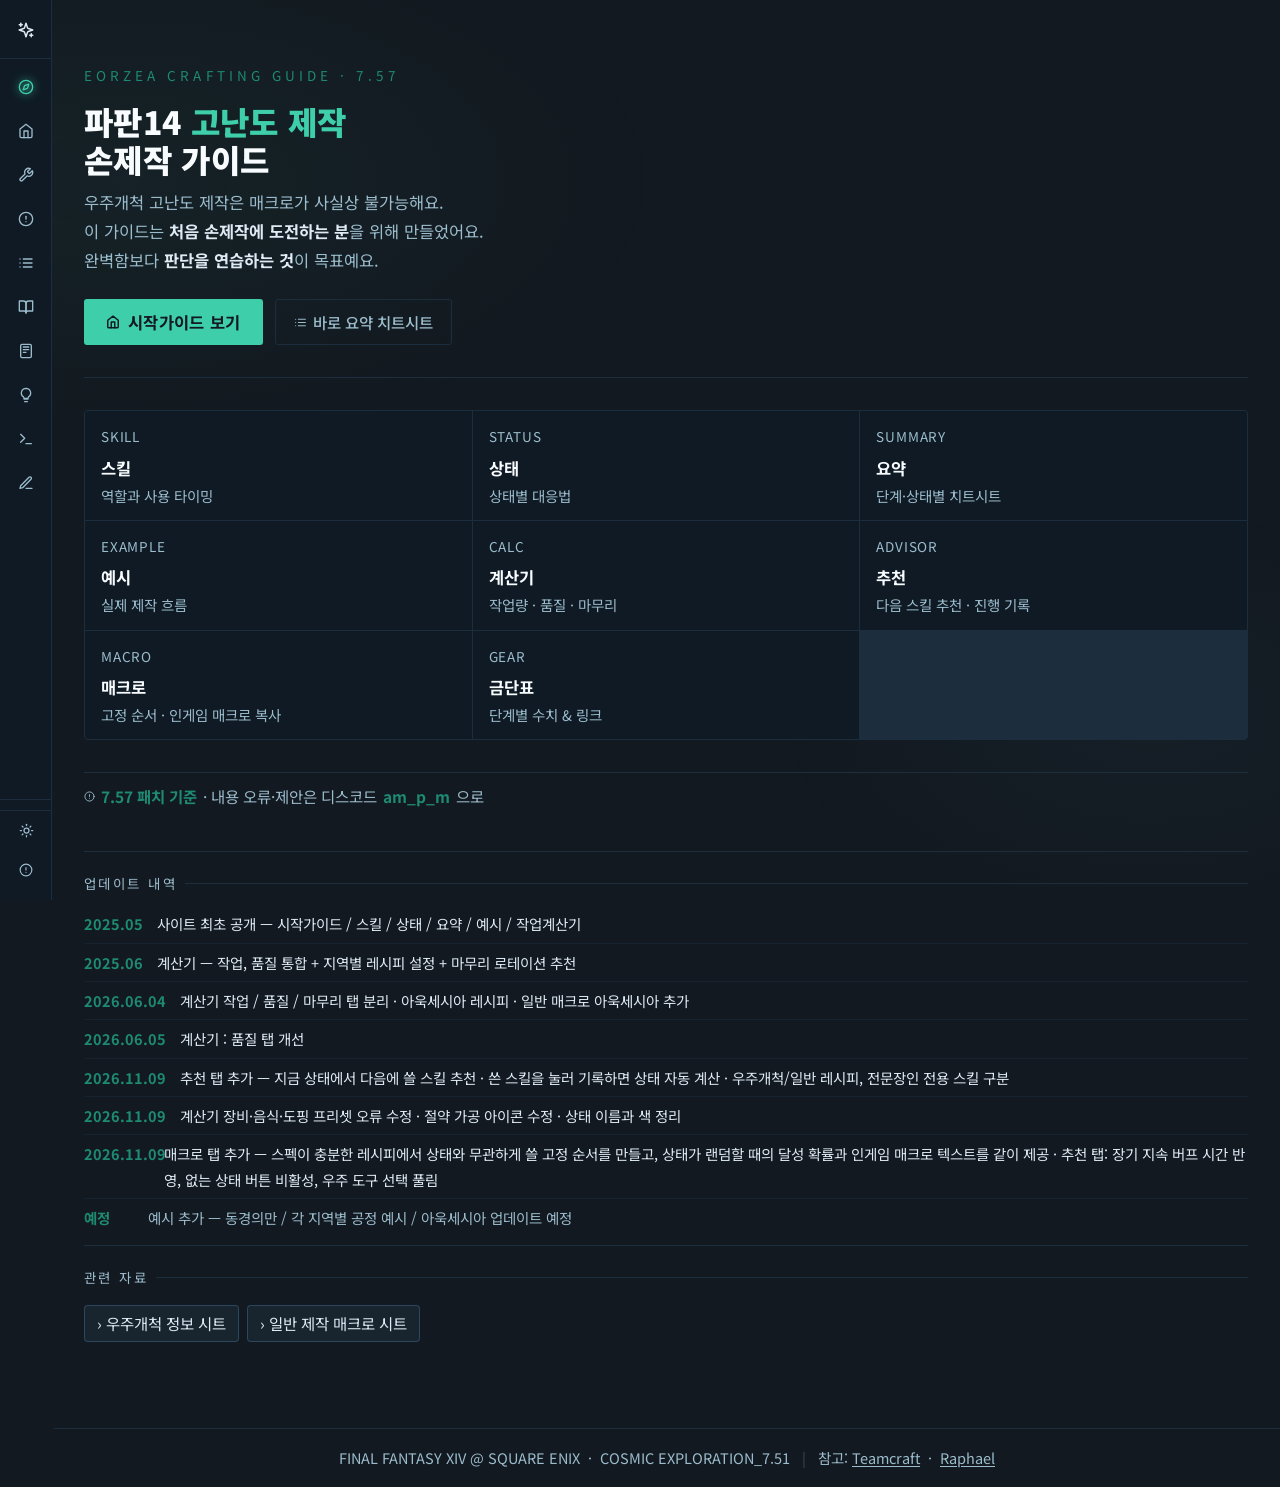
==== index.html @ c8e5d6c3 "음식·도핑 버튼에 아이템 아이콘 추가 (XIVAPI Item/ItemFood와 이름·수치 대조) Co-Authored-By: Claude Sonnet 5.5 <noreply@ant" ====
<!DOCTYPE html>
<html lang="ko">
<head>
<meta charset="UTF-8">
<meta name="viewport" content="width=device-width, initial-scale=1.0">
<title>파판14 고난도 제작 가이드</title>
<link href="https://fonts.googleapis.com/css2?family=Noto+Sans+KR:wght@400;500;700;900&display=swap" rel="stylesheet">
<link rel="stylesheet" href="style.css?v=20261110-5">
<link rel="stylesheet" href="rec-styles.css">
<script src="recipes-sinus-ardorum.js"></script>
<script src="recipes-phaenna.js"></script>
<script src="recipes-oizys.js"></script>
<script src="recipes-auxesia.js"></script>
<script src="recipes.js"></script>
<script src="engine.js?v=20261110-5"></script>
<script src="qualcalc.js?v=20261110-5"></script>
<script src="advisor.js?v=20261110-5"></script>
<script src="advisor-ui.js?v=20261110-5" defer></script>
<script src="macro.js?v=20261110-5"></script>
<script src="macro-ui.js?v=20261110-5" defer></script>
<script src="shared-stats.js?v=20261110-5" defer></script>
<script src="item-icons.js?v=20261110-5" defer></script>
<link rel="stylesheet" href="advisor-ui.css?v=20261110-5">
<script>
/* =============================================
   스탯 프리셋 데이터 & 로직
   ============================================= */
const GEAR_PRESETS = {
  '버젯':     { crafts: 5635, cons: 4969, cp: 583 },
  '미드':     { crafts: 5812, cons: 5083, cp: 649 },
  '엔드':     { crafts: 5811, cons: 5461, cp: 649 },
  '엔드(고작숙)': { crafts: 6012, cons: 5320, cp: 649 },
  '엔드+우주': { crafts: 5933, cons: 5470, cp: 649 },
  '우주전용':   { crafts: 5812, cons: 5464, cp: 649 },
};
const FOOD_BUFFS = {
  '없음':      { crafts: 0,   cons: 0,   cp: 0   },
  '알이페브레': { crafts: 0,   cons: 115, cp: 100 },
  '세비체':    { crafts: 150, cons: 0,   cp: 96  },
  '로네크':    { crafts: 0,   cons: 97,  cp: 92  },
};
const POT_BUFFS = {
  '없음':    { crafts: 0,  cons: 0,  cp: 0  },
  '명인약액': { crafts: 0,  cons: 0,  cp: 27 },
  '명인약주': { crafts: 0,  cons: 0,  cp: 21 },
  '장인약액': { crafts: 63, cons: 0,  cp: 0  },
  '거장약액': { crafts: 0,  cons: 63, cp: 0  },
};

let curGear = null, curFood = null, curPot = null;

function setActiveBtnGroup(groupId, activeBtn) {
  document.querySelectorAll('#' + groupId + ' .preset-btn').forEach(b => b.classList.remove('active'));
  activeBtn.classList.add('active');
}

function selectGear(name, btn) {
  if (btn.classList.contains('active')) {
    btn.classList.remove('active'); curGear = null; applyPreset(); return;
  }
  curGear = name; setActiveBtnGroup('work-gear-btns', btn); applyPreset();
}
function selectFood(name, btn) {
  if (btn.classList.contains('active')) {
    btn.classList.remove('active'); curFood = null; applyPreset(); return;
  }
  curFood = name; setActiveBtnGroup('work-food-btns', btn); applyPreset();
}
function selectPot(name, btn) {
  if (btn.classList.contains('active')) {
    btn.classList.remove('active'); curPot = null; applyPreset(); return;
  }
  curPot = name; setActiveBtnGroup('work-pot-btns', btn); applyPreset();
}

function clearPresetUI() {
  document.querySelectorAll('#work-gear-btns .preset-btn, #work-food-btns .preset-btn, #work-pot-btns .preset-btn')
    .forEach(b => b.classList.remove('active'));
  curGear = null; curFood = null; curPot = null;
}

function applyPreset() {
  if (!curGear) {
    // 장비 해제 시 입력창 초기화
    ['crafts-input','q-cons','q-cp'].forEach(id => {
      const el = document.getElementById(id);
      if (el) { el.value = ''; el.classList.remove('filled'); }
    });
    onStatsChange(); return;
  }
  const g = GEAR_PRESETS[curGear];
  const f = FOOD_BUFFS[curFood] || { crafts:0, cons:0, cp:0 };
  const p = POT_BUFFS[curPot]   || { crafts:0, cons:0, cp:0 };
  const isExpert = document.getElementById('q-expert')?.checked || false;
  const e = isExpert ? { crafts:20, cons:20, cp:15 } : { crafts:0, cons:0, cp:0 };
  const s = { crafts: g.crafts + f.crafts + p.crafts + e.crafts, cons: g.cons + f.cons + p.cons + e.cons, cp: g.cp + f.cp + p.cp + e.cp };
  const setVal = (id, v) => { const el = document.getElementById(id); if(el){ el.value = v; el.classList.add('filled'); } };
  setVal('crafts-input', s.crafts);
  setVal('q-cons', s.cons);
  setVal('q-cp', s.cp);
  onStatsChange();
}

function onStatsChange() {
  onCraftsChange();
  onQualityChange();
}

document.addEventListener('DOMContentLoaded', () => {
  applyPreset();
  ['crafts-input','q-cons','q-cp'].forEach(id => {
    const el = document.getElementById(id);
    if (el) el.addEventListener('input', (e) => { if (e.isTrusted) clearPresetUI(); });
  });
});
</script>
</head>
  
<body>
<div class="layout">

<aside class="sidebar" id="sidebar">
  <div class="sidebar-top">
    <div class="sidebar-logo">
      <span class="logo-icon"><svg xmlns="http://www.w3.org/2000/svg" width="18" height="18" viewBox="0 0 24 24" fill="none" stroke="currentColor" stroke-width="2" stroke-linecap="round" stroke-linejoin="round"><path d="m12 3-1.912 5.813a2 2 0 0 1-1.275 1.275L3 12l5.813 1.912a2 2 0 0 1 1.275 1.275L12 21l1.912-5.813a2 2 0 0 1 1.275-1.275L21 12l-5.813-1.912a2 2 0 0 1-1.275-1.275L12 3Z"/><path d="M5 3v4"/><path d="M19 17v4"/><path d="M3 5h4"/><path d="M17 19h4"/></svg></span>
      <span class="logo-text">파판14 고난도 제작</span>
    </div>
  </div>
  <nav class="sidebar-nav">
    <button class="tab-btn active" data-tab="home"><span class="t-icon"><svg xmlns="http://www.w3.org/2000/svg" width="16" height="16" viewBox="0 0 24 24" fill="none" stroke="currentColor" stroke-width="2" stroke-linecap="round" stroke-linejoin="round"><circle cx="12" cy="12" r="10"/><polygon points="16.24 7.76 14.12 14.12 7.76 16.24 9.88 9.88 16.24 7.76"/></svg></span><span class="t-label">메인</span></button>
    <button class="tab-btn" data-tab="start"><span class="t-icon"><svg xmlns="http://www.w3.org/2000/svg" width="16" height="16" viewBox="0 0 24 24" fill="none" stroke="currentColor" stroke-width="2" stroke-linecap="round" stroke-linejoin="round"><path d="m3 9 9-7 9 7v11a2 2 0 0 1-2 2H5a2 2 0 0 1-2-2z"/><polyline points="9 22 9 12 15 12 15 22"/></svg></span><span class="t-label">시작가이드</span></button>
    <button class="tab-btn" data-tab="skill"><span class="t-icon"><svg xmlns="http://www.w3.org/2000/svg" width="16" height="16" viewBox="0 0 24 24" fill="none" stroke="currentColor" stroke-width="2" stroke-linecap="round" stroke-linejoin="round"><path d="M14.7 6.3a1 1 0 0 0 0 1.4l1.6 1.6a1 1 0 0 0 1.4 0l3.77-3.77a6 6 0 0 1-7.94 7.94l-6.91 6.91a2.12 2.12 0 0 1-3-3l6.91-6.91a6 6 0 0 1 7.94-7.94l-3.76 3.76z"/></svg></span><span class="t-label">스킬</span></button>
    <button class="tab-btn" data-tab="status"><span class="t-icon"><svg xmlns="http://www.w3.org/2000/svg" width="16" height="16" viewBox="0 0 24 24" fill="none" stroke="currentColor" stroke-width="2" stroke-linecap="round" stroke-linejoin="round"><circle cx="12" cy="12" r="10"/><line x1="12" y1="8" x2="12" y2="12"/><line x1="12" y1="16" x2="12.01" y2="16"/></svg></span><span class="t-label">상태</span></button>
    <button class="tab-btn" data-tab="summary"><span class="t-icon"><svg xmlns="http://www.w3.org/2000/svg" width="16" height="16" viewBox="0 0 24 24" fill="none" stroke="currentColor" stroke-width="2" stroke-linecap="round" stroke-linejoin="round"><line x1="8" y1="6" x2="21" y2="6"/><line x1="8" y1="12" x2="21" y2="12"/><line x1="8" y1="18" x2="21" y2="18"/><line x1="3" y1="6" x2="3.01" y2="6"/><line x1="3" y1="12" x2="3.01" y2="12"/><line x1="3" y1="18" x2="3.01" y2="18"/></svg></span><span class="t-label">요약</span></button>
    <button class="tab-btn" data-tab="example"><span class="t-icon"><svg xmlns="http://www.w3.org/2000/svg" width="16" height="16" viewBox="0 0 24 24" fill="none" stroke="currentColor" stroke-width="2" stroke-linecap="round" stroke-linejoin="round"><path d="M2 3h6a4 4 0 0 1 4 4v14a3 3 0 0 0-3-3H2z"/><path d="M22 3h-6a4 4 0 0 0-4 4v14a3 3 0 0 1 3-3h7z"/></svg></span><span class="t-label">예시</span></button>
    <button class="tab-btn" data-tab="calc"><span class="t-icon"><svg xmlns="http://www.w3.org/2000/svg" width="16" height="16" viewBox="0 0 24 24" fill="none" stroke="currentColor" stroke-width="2" stroke-linecap="round" stroke-linejoin="round"><rect x="4" y="2" width="16" height="20" rx="2"/><line x1="8" y1="6" x2="16" y2="6"/><line x1="8" y1="10" x2="16" y2="10"/><line x1="8" y1="14" x2="12" y2="14"/></svg></span><span class="t-label">계산기</span></button>
    <button class="tab-btn" data-tab="advisor"><span class="t-icon"><svg xmlns="http://www.w3.org/2000/svg" width="16" height="16" viewBox="0 0 24 24" fill="none" stroke="currentColor" stroke-width="2" stroke-linecap="round" stroke-linejoin="round"><path d="M9 18h6"/><path d="M10 22h4"/><path d="M12 2a7 7 0 0 0-4 12.7c.6.5 1 1.3 1 2.3h6c0-1 .4-1.8 1-2.3A7 7 0 0 0 12 2z"/></svg></span><span class="t-label">추천</span></button>
    <button class="tab-btn" data-tab="macro"><span class="t-icon"><svg xmlns="http://www.w3.org/2000/svg" width="16" height="16" viewBox="0 0 24 24" fill="none" stroke="currentColor" stroke-width="2" stroke-linecap="round" stroke-linejoin="round"><polyline points="4 17 10 11 4 5"/><line x1="12" y1="19" x2="20" y2="19"/></svg></span><span class="t-label">매크로</span></button>
    <button class="tab-btn" data-tab="gear"><span class="t-icon"><svg xmlns="http://www.w3.org/2000/svg" width="16" height="16" viewBox="0 0 24 24" fill="none" stroke="currentColor" stroke-width="2" stroke-linecap="round" stroke-linejoin="round"><path d="M12 20h9"/><path d="M16.5 3.5a2.121 2.121 0 0 1 3 3L7 19l-4 1 1-4L16.5 3.5z"/></svg></span><span class="t-label">금단표</span></button>
  </nav>
  <div class="sidebar-bottom">
    <button class="theme-btn" id="theme-toggle-btn" onclick="toggleTheme()" aria-label="테마 전환"><span class="theme-icon" id="theme-icon"><svg xmlns="http://www.w3.org/2000/svg" width="15" height="15" viewBox="0 0 24 24" fill="none" stroke="currentColor" stroke-width="2" stroke-linecap="round" stroke-linejoin="round"><circle cx="12" cy="12" r="4"/><path d="M12 2v2"/><path d="M12 20v2"/><path d="m4.93 4.93 1.41 1.41"/><path d="m17.66 17.66 1.41 1.41"/><path d="M2 12h2"/><path d="M20 12h2"/><path d="m6.34 17.66-1.41 1.41"/><path d="m19.07 4.93-1.41 1.41"/></svg></span><span class="theme-label t-label" id="theme-label">라이트 모드</span></button>
    <div class="patch-badge">
      <span class="t-icon"><svg xmlns="http://www.w3.org/2000/svg" width="14" height="14" viewBox="0 0 24 24" fill="none" stroke="currentColor" stroke-width="2" stroke-linecap="round" stroke-linejoin="round"><circle cx="12" cy="12" r="10"/><line x1="12" y1="8" x2="12" y2="12"/><line x1="12" y1="16" x2="12.01" y2="16"/></svg></span>
      <span class="t-label">7.57 패치 기준</span>
    </div>
  </div>
</aside>

<div class="sidebar-overlay" id="sidebar-overlay" onclick="closeSidebar()"></div>

<main class="main-wrap">

<button class="menu-btn" onclick="toggleSidebar()" aria-label="메뉴 열기">
  <svg xmlns="http://www.w3.org/2000/svg" width="20" height="20" viewBox="0 0 24 24" fill="none" stroke="currentColor" stroke-width="2" stroke-linecap="round" stroke-linejoin="round"><line x1="3" y1="6" x2="21" y2="6"/><line x1="3" y1="12" x2="21" y2="12"/><line x1="3" y1="18" x2="21" y2="18"/></svg>
</button>

<button class="mobile-theme-btn" onclick="toggleTheme()" aria-label="테마 전환">
  <span class="theme-icon" id="mobile-theme-icon"><svg xmlns="http://www.w3.org/2000/svg" width="15" height="15" viewBox="0 0 24 24" fill="none" stroke="currentColor" stroke-width="2" stroke-linecap="round" stroke-linejoin="round"><circle cx="12" cy="12" r="4"/><path d="M12 2v2"/><path d="M12 20v2"/><path d="m4.93 4.93 1.41 1.41"/><path d="m17.66 17.66 1.41 1.41"/><path d="M2 12h2"/><path d="M20 12h2"/><path d="m6.34 17.66-1.41 1.41"/><path d="m19.07 4.93-1.41 1.41"/></svg></span>
</button>

<div id="tab-home" class="tab-panel active">
  <div class="home-intro">
    <div class="home-eyebrow">Eorzea Crafting Guide · 7.57</div>
    <div class="home-title">파판14 <em>고난도 제작</em><br>손제작 가이드</div>
    <p class="home-sub">
      우주개척 고난도 제작은 매크로가 사실상 불가능해요.<br>
      이 가이드는 <strong>처음 손제작에 도전하는 분</strong>을 위해 만들었어요.<br>
      완벽함보다 <strong>판단을 연습하는 것</strong>이 목표예요.
    </p>
    <div class="home-cta">
      <button class="cta-btn" onclick="switchTab('start')">
        <svg xmlns="http://www.w3.org/2000/svg" width="14" height="14" viewBox="0 0 24 24" fill="none" stroke="currentColor" stroke-width="2.5" stroke-linecap="round" stroke-linejoin="round"><path d="m3 9 9-7 9 7v11a2 2 0 0 1-2 2H5a2 2 0 0 1-2-2z"/><polyline points="9 22 9 12 15 12 15 22"/></svg>
        시작가이드 보기
      </button>
      <button class="cta-sub-btn" onclick="switchTab('summary')">
        <svg xmlns="http://www.w3.org/2000/svg" width="13" height="13" viewBox="0 0 24 24" fill="none" stroke="currentColor" stroke-width="2" stroke-linecap="round" stroke-linejoin="round"><line x1="8" y1="6" x2="21" y2="6"/><line x1="8" y1="12" x2="21" y2="12"/><line x1="8" y1="18" x2="21" y2="18"/><line x1="3" y1="6" x2="3.01" y2="6"/><line x1="3" y1="12" x2="3.01" y2="12"/><line x1="3" y1="18" x2="3.01" y2="18"/></svg>
        바로 요약 치트시트
      </button>
    </div>
  </div>

  <div class="home-links">
    <div class="home-link" onclick="switchTab('skill')">
      <div class="hl-num">SKILL</div>
      <div class="hl-title">스킬</div>
      <div class="hl-desc">역할과 사용 타이밍</div>
    </div>
    <div class="home-link" onclick="switchTab('status')">
      <div class="hl-num">STATUS</div>
      <div class="hl-title">상태</div>
      <div class="hl-desc">상태별 대응법</div>
    </div>
    <div class="home-link" onclick="switchTab('summary')">
      <div class="hl-num">SUMMARY</div>
      <div class="hl-title">요약</div>
      <div class="hl-desc">단계·상태별 치트시트</div>
    </div>
    <div class="home-link" onclick="switchTab('example')">
      <div class="hl-num">EXAMPLE</div>
      <div class="hl-title">예시</div>
      <div class="hl-desc">실제 제작 흐름</div>
    </div>
    <div class="home-link" onclick="switchTab('calc')">
      <div class="hl-num">CALC</div>
      <div class="hl-title">계산기</div>
      <div class="hl-desc">작업량 · 품질 · 마무리</div>
    </div>
    <div class="home-link" onclick="switchTab('advisor')">
      <div class="hl-num">ADVISOR</div>
      <div class="hl-title">추천</div>
      <div class="hl-desc">다음 스킬 추천 · 진행 기록</div>
    </div>
    <div class="home-link" onclick="switchTab('macro')">
      <div class="hl-num">MACRO</div>
      <div class="hl-title">매크로</div>
      <div class="hl-desc">고정 순서 · 인게임 매크로 복사</div>
    </div>
    <div class="home-link" onclick="switchTab('gear')">
      <div class="hl-num">GEAR</div>
      <div class="hl-title">금단표</div>
      <div class="hl-desc">단계별 수치 & 링크</div>
    </div>
  </div>

  <div class="home-patch">
    <svg xmlns="http://www.w3.org/2000/svg" width="11" height="11" viewBox="0 0 24 24" fill="none" stroke="currentColor" stroke-width="2" stroke-linecap="round" stroke-linejoin="round"><circle cx="12" cy="12" r="10"/><line x1="12" y1="8" x2="12" y2="12"/><line x1="12" y1="16" x2="12.01" y2="16"/></svg>
    <span>7.57 패치 기준</span> · 내용 오류·제안은 디스코드 <span>am_p_m</span> 으로
  </div>

  <div class="update-section">
    <div class="update-label">업데이트 내역</div>
    <div class="update-rows">
      <div class="update-row">
        <span class="u-date">2025.05</span>
        <span class="u-text done">사이트 최초 공개 — 시작가이드 / 스킬 / 상태 / 요약 / 예시 / 작업계산기</span>
      </div>
      <div class="update-row">
        <span class="u-date">2025.06</span>
        <span class="u-text done">계산기 — 작업, 품질 통합 + 지역별 레시피 설정 + 마무리 로테이션 추천</span>
      </div>
      <div class="update-row">
        <span class="u-date">2026.06.04</span>
        <span class="u-text done">계산기 작업 / 품질 / 마무리 탭 분리 · 아욱세시아 레시피 · 일반 매크로 아욱세시아 추가</span>
      </div>
      <div class="update-row">
        <span class="u-date">2026.06.05</span>
        <span class="u-text done">계산기 : 품질 탭 개선</span>
      </div>
      <div class="update-row">
        <span class="u-date">2026.11.09</span>
        <span class="u-text done">추천 탭 추가 — 지금 상태에서 다음에 쓸 스킬 추천 · 쓴 스킬을 눌러 기록하면 상태 자동 계산 · 우주개척/일반 레시피, 전문장인 전용 스킬 구분</span>
      </div>
      <div class="update-row">
        <span class="u-date">2026.11.09</span>
        <span class="u-text done">계산기 장비·음식·도핑 프리셋 오류 수정 · 절약 가공 아이콘 수정 · 상태 이름과 색 정리</span>
      </div>
      <div class="update-row">
        <span class="u-date">2026.11.09</span>
        <span class="u-text done">매크로 탭 추가 — 스펙이 충분한 레시피에서 상태와 무관하게 쓸 고정 순서를 만들고, 상태가 랜덤할 때의 달성 확률과 인게임 매크로 텍스트를 같이 제공 · 추천 탭: 장기 지속 버프 시간 반영, 없는 상태 버튼 비활성, 우주 도구 선택 풀림</span>
      </div>
      <div class="update-row">
        <span class="u-date">예정</span>
        <span class="u-text">예시 추가 — 동경의만 / 각 지역별 공정 예시 / 아욱세시아 업데이트 예정 </span>
      </div>
    </div>
  </div>
  <div class="update-section" style="margin-top:8px;">
    <div class="update-label">관련 자료</div>
    <div style="display:flex;flex-wrap:wrap;gap:8px;padding:6px 0;">
      <a href="https://buly.kr/BeLnFXM" target="_blank" rel="noopener" class="ref-link">› 우주개척 정보 시트</a>
      <a href="https://docs.google.com/spreadsheets/d/1MUvhXUby78wvPSGO4REZf7UzcGQdtNC5JiqXXsLoxu8/edit?usp=sharing" target="_blank" rel="noopener" class="ref-link">› 일반 제작 매크로 시트</a>
    </div>
  </div>
</div>

<div id="tab-start" class="tab-panel">
  <div class="page-hero">
    <div class="eyebrow">Eorzea Crafting Guide</div>
    <h1>고난도 제작 <em>시작가이드</em></h1>
    <p>처음 도전하는 제작자를 위한 입문 안내서</p>
  </div>

  <div class="yoshida-box">
    <div class="y-text">YOSHIDA !!!!!</div>
    <div class="y-sub">실패해도 괜찮아요. 판단을 연습하는 과정이에요.</div>
  </div>

  <div class="section">
    <div class="section-title"><div class="num">0</div>들어가기 전에</div>
    <div class="worry-grid">
      <div class="worry-card"><p>지금 비레고 써도 되나?</p></div>
      <div class="worry-card"><p>스택 더 쌓아야 하나?</p></div>
      <div class="worry-card"><p>이거 품질 부족한데?</p></div>
    </div>
    <div class="guide-note">
      이 가이드는 그 판단을 <strong>대신해주는 도구가 아니에요.</strong><br>
      판단을 연습할 때 옆에서 참고할 수 있는 가이드예요.<br>
      고난도 제작은 <strong>필수 콘텐츠가 아니에요.</strong> 금장·점수작에 도전하고 싶은 분들을 위한 콘텐츠예요.<br><br>
      현재 우주개척 콘텐츠의 고난도 제작은 매크로가 사실상 불가능해서 손제작이 필수예요.<br>
      처음이라면 <strong>파엔나(7.31) / 오이지스(7.41) / 아욱세시아(7.51) 임무</strong>부터 시작하는 걸 추천해요. 동경의 만(7.21)보다 훨씬 수월해요.
    </div>
  </div>

  <div class="section">
    <div class="section-title"><div class="num">1</div>최소 준비 장비</div>
    <div class="checklist">
      <div class="checklist-item"><div class="check-icon"><svg xmlns="http://www.w3.org/2000/svg" width="10" height="10" viewBox="0 0 24 24" fill="none" stroke="currentColor" stroke-width="3" stroke-linecap="round" stroke-linejoin="round"><polyline points="20 6 9 17 4 12"/></svg></div><div><div class="item-name">공작깃 제작 세트 <span class="tag tr">금단 필수</span></div><div class="item-desc">금단 없이는 수치가 너무 낮아요.</div></div></div>
      <div class="checklist-item"><div class="check-icon"><svg xmlns="http://www.w3.org/2000/svg" width="10" height="10" viewBox="0 0 24 24" fill="none" stroke="currentColor" stroke-width="3" stroke-linecap="round" stroke-linejoin="round"><polyline points="20 6 9 17 4 12"/></svg></div><div><div class="item-name">초공간 도구 (오이지스 도구)</div><div class="item-desc">우주개척 고난도에서는 거의 필수예요.</div></div></div>
      <div class="checklist-item"><div class="check-icon"><svg xmlns="http://www.w3.org/2000/svg" width="10" height="10" viewBox="0 0 24 24" fill="none" stroke="currentColor" stroke-width="3" stroke-linecap="round" stroke-linejoin="round"><polyline points="20 6 9 17 4 12"/></svg></div><div><div class="item-name">HQ 음식 (CP 버프 있는 것)</div><div class="item-desc">로네크 스테이크, 세비체 등. CP 확보가 핵심!</div></div></div>
      <div class="checklist-item"><div class="check-icon"><svg xmlns="http://www.w3.org/2000/svg" width="10" height="10" viewBox="0 0 24 24" fill="none" stroke="currentColor" stroke-width="3" stroke-linecap="round" stroke-linejoin="round"><polyline points="20 6 9 17 4 12"/></svg></div><div><div class="item-name">명인의 약액 HQ</div><div class="item-desc">수치를 한 뼘씩 올려줘요. 음식이랑 항상 세트.</div></div></div>
    </div>
    <div class="guide-note tip" style="margin-top:10px">
      금단 수치 / 장비 링크는 <button onclick="switchTab('gear')" class="inline-link-btn sky">금단표 탭</button>에서 확인할 수 있어요.
    </div>
  </div>

  <div class="section">
    <div class="section-title"><div class="num">2</div>항상 눈에 두어야 할 4가지</div>
    <div class="stat-grid">
      <div class="stat-card"><div class="stat-name">작업량</div><div class="stat-desc">100%가 되는 순간 즉시 완성돼요</div><div class="stat-goal">마지막에 딱 맞게</div></div>
      <div class="stat-card"><div class="stat-name">품질</div><div class="stat-desc">완성 품질. 높을수록 좋아요</div><div class="stat-goal">목표: 최대</div></div>
      <div class="stat-card"><div class="stat-name">CP</div><div class="stat-desc">스킬 자원. 부족하면 선택지 없음</div><div class="stat-goal">최대한 아끼기</div></div>
      <div class="stat-card"><div class="stat-name">내구도</div><div class="stat-desc">0이 되면 즉시 미완성 종료</div><div class="stat-goal">항상 여유 확보</div></div>
    </div>
  </div>

  <div class="section">
    <div class="section-title"><div class="num">3</div>절대조건 3가지 — 모르면 시작 ❌</div>
    <div class="rules-grid">
      <div class="rule-item important"><div class="rule-icon"><svg xmlns="http://www.w3.org/2000/svg" width="16" height="16" viewBox="0 0 24 24" fill="none" stroke="currentColor" stroke-width="2" stroke-linecap="round" stroke-linejoin="round"><circle cx="12" cy="12" r="3"/><path d="M19.07 4.93a10 10 0 0 0-14.14 0"/><path d="M4 12H2"/><path d="M22 12h-2"/><path d="M12 22v-2"/><path d="M12 4V2"/><path d="M17.66 17.66l-1.41-1.41"/><path d="M6.34 6.34L4.93 4.93"/><path d="M17.66 6.34l1.41-1.41"/><path d="M6.34 17.66l-1.41 1.41"/></svg></div><div><div class="rule-title">교묘한 손놀림 반드시 해금!</div><div class="rule-desc">65렙 각 직업 잡퀘 완료 후 사용 가능. 이후 8회 동안 뭘 하든 매 턴 내구도 +5씩! (총 40 회복) → 고난도 제작의 생명줄이에요.<br><a href="https://ffxivteamcraft.com/list/wEhQV9IOQZc3bYU1rbCK" target="_blank" rel="noopener" class="ref-link" style="margin-top:6px;display:inline-flex;">› 1~65렙 잡퀘 리스트 (Teamcraft)</a></div></div></div>
      <div class="rule-item"><div class="rule-icon"><svg xmlns="http://www.w3.org/2000/svg" width="16" height="16" viewBox="0 0 24 24" fill="none" stroke="currentColor" stroke-width="2" stroke-linecap="round" stroke-linejoin="round"><rect width="12" height="12" x="2" y="10" rx="2" ry="2"/><path d="m17.92 14 3.5-3.5a2.24 2.24 0 0 0 0-3l-5-4.92a2.24 2.24 0 0 0-3 0L10 6"/><path d="M6 18h.01"/><path d="M10 14h.01"/><path d="M15 6h.01"/><path d="M18 9h.01"/></svg></div><div><div class="rule-title">성급한 손길 / 강행 작업은 CP 0짜리 확률 스킬</div><div class="rule-desc">성공률 60% / 50%. CP 없을 때 운명에 맡기는 스킬이에요. 요시다를 외치며 도전합시다.</div></div></div>
      <div class="rule-item danger"><div class="rule-icon"><svg xmlns="http://www.w3.org/2000/svg" width="16" height="16" viewBox="0 0 24 24" fill="none" stroke="currentColor" stroke-width="2" stroke-linecap="round" stroke-linejoin="round"><path d="m21.73 18-8-14a2 2 0 0 0-3.48 0l-8 14A2 2 0 0 0 4 21h16a2 2 0 0 0 1.73-3Z"/><path d="M12 9v4"/><path d="M12 17h.01"/></svg></div><div><div class="rule-title">내구도 10 이하에서 내구 10짜리 스킬 절대 금지!</div><div class="rule-desc"><strong>내구도 0 = 즉시 제작 종료.</strong> 교손 믿고 내구 10에서 10짜리 스킬 쓰면 바로 끝나요.</div></div></div>
    </div>
    <div class="guide-note key" style="margin-top:12px">
      <strong>왜 고난도에서는 확률 스킬을 쓰나요?</strong><br><br>
      현재 버전(우주개척) 고난도 제작은 최대 CP와 종결 장비를 갖추더라도, 100% 성공하는 스킬만으로는 안정적인 완성이 불가능하도록 설계되어 있어요.<br><br>
      실전에서 가장 중요한 건 <strong>마무리 품질 작업에 쓸 CP를 끝까지 보존하는 것</strong>이에요. 따라서 <strong style="color:var(--yellow)">성급한 손길</strong>이나 <strong style="color:var(--yellow)">강행 작업</strong> 같은 CP 0짜리 확률 스킬은 단순한 도박이 아니라, 한정된 자원 안에서 제작을 성공시키기 위한 <strong>필수 핵심 운영</strong>이에요.<br><br>
      <span style="color:var(--text-dim)">이 가이드는 매 공정마다 변하는 상태를 보고 직접 최선의 스킬을 판단하는 감각을 익히는 것을 목표로 해요.</span>
    </div>
  </div>

  <div class="section">
    <div class="section-title"><div class="num">4</div>고난도 제작의 전체 흐름</div>
    <div class="flow-steps">
      <div class="flow-step"><div class="step-line"></div><div class="step-num-col"><div class="step-num sp">준</div></div><div class="step-body"><div class="step-title">시작 전 확인</div><div class="step-desc">음식 먹었나요? 약액도요. CP 최대 확보! 꺾이지 않는 마음도 준비해요.</div><div class="chips"><span class="chip hi">HQ 음식</span><span class="chip hi">명인 약액 HQ</span></div></div></div>
      <div class="flow-step"><div class="step-line"></div><div class="step-num-col"><div class="step-num s1">1</div></div><div class="step-body"><div class="step-title">작업량 올리기</div><div class="step-desc">확신 오프너로 1딸깍 가능한 수준까지 먼저 채워요. CP를 아끼면서 강행 작업을 애용해요.</div><div class="chips"><span class="chip hi">확신 오프너</span><span class="chip">공경</span><span class="chip">강행 작업</span></div></div></div>
      <div class="flow-step"><div class="step-line"></div><div class="step-num-col"><div class="step-num s2">2</div></div><div class="step-body"><div class="step-title">정신집중 쌓기 <span class="tag tb">10스택 목표</span></div><div class="step-desc">CP가 넉넉하면 혁신 + 절약 가공 콤보로. 고품질이 뜨면 집중 가공으로 스택 추가.</div><div class="chips"><span class="chip hi">집중 가공</span><span class="chip">혁신</span><span class="chip">절약 가공</span><span class="chip">교묘한 손놀림</span></div></div></div>
      <div class="flow-step"><div class="step-line"></div><div class="step-num-col"><div class="step-num s3">3</div></div><div class="step-body"><div class="step-title">품질 쌓기</div><div class="step-desc">내구도·CP 허락하는 한 최대한 올려요. 마무리 콤보를 위한 CP(약 74~)를 꼭 남겨두세요!</div><div class="chips"><span class="chip">상급 가공</span><span class="chip">밑가공</span><span class="chip">성급한 손길</span><span class="chip">대담한 손길</span></div></div></div>
      <div class="flow-step"><div class="step-line"></div><div class="step-num-col"><div class="step-num s4">4</div></div><div class="step-body"><div class="step-title">품질 마무리 콤보 <span class="tag tg">CP 74~</span></div><div class="step-desc">스택 10개를 비레고 한 방에 터뜨려요. 장족의 발전으로 효율 극대화!</div><div class="chips"><span class="chip hi">혁신</span><span class="chip hi">장족의 발전</span><span class="chip hi">비레고의 축복</span></div></div></div>
      <div class="flow-step"><div class="step-num-col"><div class="step-num s5">5</div></div><div class="step-body"><div class="step-title">완성!</div><div class="step-desc">작업 1딸깍으로 끝! 제일 쾌감 넘치는 순간이에요.</div><div class="chips"><span class="chip hi">작업 or 모범 작업</span></div></div></div>
    </div>
  </div>

  <div class="section">
    <div class="section-title"><div class="num">5</div>오프너 선택</div>
    <div class="opener-compare">
      <div class="opener-card confirm">
        <div class="opener-name">확신 오프너</div>
        <div class="opener-tag">작업량 먼저 빠르게 확보</div>
        <div class="opener-when">작업량 요구치가 높은 레시피에 추천. 버프를 확실히 써야 하는 구성.</div>
        <div class="opener-tip">확신 → 공경 → 강행 × N번 / 버프 1회 남을 시 밑작업 고려</div>
        <div class="beg-rec">처음이라면 여기서 시작!</div>
      </div>
      <div class="opener-card jinga">
        <div class="opener-name">진가 오프너</div>
        <div class="opener-tag">작업량·품질 유동적으로</div>
        <div class="opener-when">상황에 따라 유연하게 대처하고 싶을 때. 정신집중 2스택으로 시작해 선택지 넓음.</div>
        <div class="opener-tip">상태에 따라 작업량↔품질 왔다갔다 채우는 방식</div>
      </div>
    </div>
  </div>

  <div class="section">
    <div class="section-title"><div class="num ol">→</div>다음으로 볼 탭</div>
    <div class="guide-note tip" style="margin-bottom:12px">처음이라면 이 순서로 읽는 걸 추천해요 — <strong style="color:var(--text)">금단표 → 스킬 → 상태 → 예시</strong></div>
    <div class="nav-links">
      <div class="nav-link" onclick="switchTab('gear')"><div class="nav-num"><svg xmlns="http://www.w3.org/2000/svg" width="14" height="14" viewBox="0 0 24 24" fill="none" stroke="currentColor" stroke-width="2" stroke-linecap="round" stroke-linejoin="round"><path d="M12 20h9"/><path d="M16.5 3.5a2.121 2.121 0 0 1 3 3L7 19l-4 1 1-4L16.5 3.5z"/></svg></div><div><div class="nav-title">① 금단표</div><div class="nav-desc">장비·수치 먼저 확인</div></div></div>
      <div class="nav-link" onclick="switchTab('skill')"><div class="nav-num"><svg xmlns="http://www.w3.org/2000/svg" width="14" height="14" viewBox="0 0 24 24" fill="none" stroke="currentColor" stroke-width="2" stroke-linecap="round" stroke-linejoin="round"><path d="M14.7 6.3a1 1 0 0 0 0 1.4l1.6 1.6a1 1 0 0 0 1.4 0l3.77-3.77a6 6 0 0 1-7.94 7.94l-6.91 6.91a2.12 2.12 0 0 1-3-3l6.91-6.91a6 6 0 0 1 7.94-7.94l-3.76 3.76z"/></svg></div><div><div class="nav-title">② 스킬</div><div class="nav-desc">각 스킬이 어떤 역할인지</div></div></div>
      <div class="nav-link" onclick="switchTab('status')"><div class="nav-num"><svg xmlns="http://www.w3.org/2000/svg" width="14" height="14" viewBox="0 0 24 24" fill="none" stroke="currentColor" stroke-width="2" stroke-linecap="round" stroke-linejoin="round"><circle cx="12" cy="12" r="10"/><line x1="12" y1="8" x2="12" y2="12"/><line x1="12" y1="16" x2="12.01" y2="16"/></svg></div><div><div class="nav-title">③ 상태</div><div class="nav-desc">상태 뜨면 어떻게 반응할지</div></div></div>
      <div class="nav-link" onclick="switchTab('example')"><div class="nav-num"><svg xmlns="http://www.w3.org/2000/svg" width="14" height="14" viewBox="0 0 24 24" fill="none" stroke="currentColor" stroke-width="2" stroke-linecap="round" stroke-linejoin="round"><path d="M2 3h6a4 4 0 0 1 4 4v14a3 3 0 0 0-3-3H2z"/><path d="M22 3h-6a4 4 0 0 0-4 4v14a3 3 0 0 1 3-3h7z"/></svg></div><div><div class="nav-title">④ 예시</div><div class="nav-desc">실제 제작 흐름 따라가보기</div></div></div>
    </div>
  </div>
</div>

<div id="tab-skill" class="tab-panel">
  <div class="page-hero">
    <div class="eyebrow">Skills Reference</div>
    <h1><em>스킬</em> 가이드</h1>
    <p>스킬의 역할과 마인드셋을 이해하는 개념서예요. 실전 조건반사는 요약 탭을 봐요.</p>
  </div>

  <!-- 고난도 절대조건 배너 -->
  <div class="guide-note warn" style="margin-bottom:24px">
    <strong>🚨 고난도 시작 전 절대조건 3가지</strong><br><br>
    <strong>1. 교묘한 손놀림 해금 필수</strong> — 65렙 각 직업 잡퀘 완료 후 사용 가능. 이게 없으면 내구도 관리가 사실상 불가능해요.<br>
    <strong>2. 성급한 손길 / 강행 작업은 CP 0짜리 운명 도박 스킬</strong> — 성공률 60% / 50%. 실패할 수 있어요. 그게 전부예요. <br>
    <strong>3. 내구도 10 이하에서 내구 10짜리 스킬 절대 금지</strong> — 내구도 0이 되는 순간 즉시 제작 종료예요. 교묘한 손놀림 회복 믿고 내구 10에서 10짜리 스킬 쓰면 그냥 터져요.
  </div>

  <!-- 1그룹: 오프너 / 작업량 구간 -->
  <div class="section">
    <div class="section-title"><div class="num">1</div>오프너 / 작업량(진행도) 구간</div>

    <div class="skill-group">
      <div class="skill-group-title">[ 오프너 ] 첫 공정에만 사용 가능</div>
      <div class="skill-cards">
        <div class="skill-card sp2">
          <div>
            <div class="sk-header"><img class="sk-icon" src="https://xivapi.com/i/001000/001994_hr1.png" alt="확신"><div class="sk-name">확신 <span class="tag tg">오프너</span></div></div>
            <div class="sk-sub">CP 18</div>
          </div>
          <div>
            <div class="sk-desc">작업량+ , 다음 작업 스킬 성공률 100% 버프. 작업량 요구치가 높은 레시피에 추천. 처음이라면 여기서 시작.</div>
            <div class="sk-stats"><span class="sp-pill">효율 300</span><span class="sp-pill">다음 작업 100%</span></div>
          </div>
        </div>
        <div class="skill-card sp2">
          <div>
            <div class="sk-header"><img class="sk-icon" src="https://xivapi.com/i/001000/001982_hr1.png" alt="진가"><div class="sk-name">진가 <span class="tag tb">오프너</span></div></div>
            <div class="sk-sub">CP 24</div>
          </div>
          <div>
            <div class="sk-desc">품질+ , 정신집중 +1. 작업량·품질을 유동적으로 쌓고 싶을 때. 상태 대응 여유가 생겨요.</div>
            <div class="sk-stats"><span class="sp-pill">효율 300</span><span class="sp-pill">정신집중 +1</span></div>
          </div>
        </div>
      </div>
    </div>

    <div class="skill-group">
      <div class="skill-group-title">[ 작업량 스킬 ] CP 아끼며 진행도 채우기</div>
      <div class="skill-cards">
        <div class="skill-card">
          <div>
            <div class="sk-header"><img class="sk-icon" src="https://xivapi.com/i/001000/001995_hr1.png" alt="공경"><div class="sk-name">공경</div></div>
            <div class="sk-sub">CP 18</div>
          </div>
          <div>
            <div class="sk-desc">이후 4회 작업량 50% 증가. 강행 작업 전에 깔아두면 오프너 폭발력이 달라져요.</div>
            <div class="sk-stats"><span class="sp-pill">4회</span><span class="sp-pill">작업량 +50%</span></div>
          </div>
        </div>
        <div class="skill-card imp">
          <div>
            <div class="sk-header"><img class="sk-icon" src="https://xivapi.com/i/001000/001988_hr1.png" alt="강행 작업"><div class="sk-name">강행 작업 <span class="tag tr">CP 0</span></div></div>
            <div class="sk-sub">내구 10 소모</div>
          </div>
          <div>
            <div class="sk-desc">CP를 한 방울도 안 쓰고 작업량을 채우는 핵심 스킬. 실패할 수 있지만 이게 전부예요. 50% 확률이지만 잘 터지는 건 정상이에요.</div>
            <div class="sk-stats"><span class="sp-pill">효율 500</span><span class="sp-pill">성공률 50%</span></div>
          </div>
        </div>
        <div class="skill-card">
          <div>
            <div class="sk-header"><img class="sk-icon" src="https://xivapi.com/i/001000/001514_hr1.png" alt="집중 작업"><div class="sk-name">집중 작업 <span class="tag tg">고품질 전용</span></div></div>
            <div class="sk-sub">CP 18</div>
          </div>
          <div>
            <div class="sk-desc">고품질 상태일 때만 사용 가능. 작업량을 확정으로 많이 올려줘요. 확신 버프가 1회 남았을 때 활용을 고려해요.</div>
            <div class="sk-stats"><span class="sp-pill">고품질 전용</span><span class="sp-pill">성공률 100%</span></div>
          </div>
        </div>
        <div class="skill-card">
          <div>
            <div class="sk-header"><img class="sk-icon" src="https://xivapi.com/i/001000/001986_hr1.png" alt="모범 작업"><div class="sk-name">모범 작업</div></div>
            <div class="sk-sub">CP 7</div>
          </div>
          <div>
            <div class="sk-desc">성공률 100%의 안정적인 작업 스킬. 마지막 1딸깍용. CP가 거의 없을 때도 쓸 수 있어요.</div>
            <div class="sk-stats"><span class="sp-pill">성공률 100%</span><span class="sp-pill">마지막 1딸깍</span></div>
          </div>
        </div>
        <div class="skill-card">
          <div>
            <div class="sk-header"><img class="sk-icon" src="https://xivapi.com/i/001000/001983_hr1.png" alt="최종 확인"><div class="sk-name">최종 확인</div></div>
            <div class="sk-sub">CP 1</div>
          </div>
          <div>
            <div class="sk-desc">강행 작업이 대성공 나는 바람에 의도치 않게 제작이 완성되는 사고를 막아주는 필수 안전장치예요. 작업량을 채우는 구간 내내 켜두는 게 기본이에요.</div>
            <div class="sk-stats"><span class="sp-pill">1회 한정</span><span class="sp-pill">작업량 완성 방지</span></div>
          </div>
        </div>
        <div class="skill-card">
          <div>
            <div class="sk-header"><img class="sk-icon" src="https://xivapi.com/i/001000/001518_hr1.png" alt="밑작업"><div class="sk-name">밑작업</div></div>
            <div class="sk-sub">CP 18 / 내구 20</div>
          </div>
          <div>
            <div class="sk-desc">확신 버프가 1회 남았을 때 강행 대신 쓰는 마무리 스킬. 단, 내구가 부족하면 효율이 반토막나니까 내구 여유를 꼭 확인하고 써요.</div>
            <div class="sk-stats"><span class="sp-pill">효율 300</span><span class="sp-pill">내구 부족 시 반토막 주의</span></div>
          </div>
        </div>
      </div>
    </div>
  </div>

  <!-- 2그룹: 가공 / 품질 구간 -->
  <div class="section">
    <div class="section-title"><div class="num">2</div>가공 / 품질 구간</div>

    <div class="skill-group">
      <div class="skill-group-title">[ 버프 ] 가공 전에 깔아두기</div>
      <div class="skill-cards">
        <div class="skill-card sp2">
          <div>
            <div class="sk-header"><img class="sk-icon" src="https://xivapi.com/i/001000/001987_hr1.png" alt="혁신"><div class="sk-name">혁신</div></div>
            <div class="sk-sub">CP 18</div>
          </div>
          <div>
            <div class="sk-desc">이후 4회 품질 50% 증가. 가공 스킬 쓰기 전에 항상 먼저 확인해요. 품질 구간의 기본 전제.</div>
            <div class="sk-stats"><span class="sp-pill">4회</span><span class="sp-pill">품질 +50%</span></div>
          </div>
        </div>
      </div>
    </div>

    <div class="skill-group">
      <div class="skill-group-title">[ 정석 가공 콤보 ] 가공 → 중급 가공 → 상급 가공</div>
      <div class="skill-cards">
        <div class="skill-card">
          <div>
            <div class="sk-header"><img class="sk-icon" src="https://xivapi.com/i/001000/001502_hr1.png" alt="가공"><div class="sk-name">가공</div></div>
            <div class="sk-sub">CP 18 / 내구 10</div>
          </div>
          <div>
            <div class="sk-desc">콤보의 시작점. 세련 가공, 중급·상급 가공으로 이어지는 문을 열어줘요.</div>
            <div class="sk-stats"><span class="sp-pill">정신집중 +1</span><span class="sp-pill">콤보 시작</span></div>
          </div>
        </div>
        <div class="skill-card">
          <div>
            <div class="sk-header"><img class="sk-icon" src="https://xivapi.com/i/001000/001522_hr1.png" alt="세련 가공"><div class="sk-name">세련 가공</div></div>
            <div class="sk-sub">CP 24 / 내구 10</div>
          </div>
          <div>
            <div class="sk-desc">가공 콤보 연계 시 정신집중 +1. 효율에 비해 CP가 상대적으로 비싼 편이라 쓸 일은 많지 않아요. 가공에서 이어지는 스킬이에요.</div>
            <div class="sk-stats"><span class="sp-pill">정신집중 +1</span><span class="sp-pill">가공 콤보 연계</span></div>
          </div>
        </div>
        <div class="skill-card">
          <div>
            <div class="sk-header"><img class="sk-icon" src="https://xivapi.com/i/001000/001516_hr1.png" alt="중급 가공"><div class="sk-name">중급 가공</div></div>
            <div class="sk-sub">CP 32 / 내구 10</div>
          </div>
          <div>
            <div class="sk-desc">가공 다음에 콤보 연계 시 CP 절약(18). 단독 사용보다 콤보로 쓸 때 훨씬 효율적이에요.</div>
            <div class="sk-stats"><span class="sp-pill">정신집중 +1</span><span class="sp-pill">가공 콤보 연계</span></div>
          </div>
        </div>
        <div class="skill-card sp2">
          <div>
            <div class="sk-header"><img class="sk-icon" src="https://xivapi.com/i/001000/001519_hr1.png" alt="상급 가공"><div class="sk-name">상급 가공</div></div>
            <div class="sk-sub">CP 46 / 내구 10</div>
          </div>
          <div>
            <div class="sk-desc">콤보 마지막. 중급 가공 다음에 콤보 연계 시 CP 절약 (18). 혁신 버프 중에 쓰면 품질이 확 뛰어요. 경과 관찰과 함께 쓰는 패턴도 자주 나와요.</div>
            <div class="sk-stats"><span class="sp-pill">정신집중 +1</span><span class="sp-pill">콤보 마무리</span></div>
          </div>
        </div>
      </div>
    </div>

    <div class="skill-group">
      <div class="skill-group-title">[ 절약 가공 ] 보통 상태 국밥 스킬</div>
      <div class="skill-cards">
        <div class="skill-card sp2">
          <div>
            <div class="sk-header"><img class="sk-icon" src="https://xivapi.com/i/001000/001535_hr1.png" alt="절약 가공"><div class="sk-name">절약 가공</div></div>
            <div class="sk-sub">CP 25 / 내구 5</div>
          </div>
          <div>
            <div class="sk-desc">내구 5만 소모. CP 대비 효율은 그닥 그러나 내구 부담은 적어요. 또한 내구 가르기에 좋은 용도. 상태 좋은 거 안 뜰 때 정신집중 쌓는 기본기용.</div>
            <div class="sk-stats"><span class="sp-pill">정신집중 +1</span><span class="sp-pill">내구 5만 소모</span></div>
          </div>
        </div>
      </div>
    </div>

    <div class="skill-group">
      <div class="skill-group-title">[ 상태 대응 특수 가공 ]</div>
      <div class="skill-cards">
        <div class="skill-card sp2">
          <div>
            <div class="sk-header"><img class="sk-icon" src="https://xivapi.com/i/001000/001524_hr1.png" alt="집중 가공"><div class="sk-name">집중 가공 <span class="tag" style="background:rgba(232,90,122,.1);color:#e85a7a;border:1px solid rgba(232,90,122,.3);">고품질 전용</span></div></div>
            <div class="sk-sub">CP 18 / 내구 10</div>
          </div>
          <div>
            <div class="sk-desc">고품질 뜨면 무지성 1순위. 스택 복사기예요. 품질도 올리고 정신집중도 쌓고 일석이조.</div>
            <div class="sk-stats"><span class="sp-pill">정신집중 +1</span><span class="sp-pill">고품질 전용</span></div>
          </div>
        </div>
        <div class="skill-card sp2">
          <div>
            <div class="sk-header"><img class="sk-icon" src="https://xivapi.com/i/001000/001507_hr1.png" alt="밑가공"><div class="sk-name">밑가공</div></div>
            <div class="sk-sub">CP 40 / 내구 20</div>
          </div>
          <div>
            <div class="sk-desc">견고·완강 상태때 노려쓰는 핵심 스킬. 내구 20스킬이니 상태와 내구도에 맞춰 타이밍을 잘 봐야 해요.</div>
            <div class="sk-stats"><span class="sp-pill">정신집중 +1</span><span class="sp-pill">내구 20 소모</span></div>
          </div>
        </div>
      </div>
    </div>

    <div class="skill-group">
      <div class="skill-group-title">[ CP 0 도박 가공 ] 싹싹 빌기용</div>
      <div class="skill-cards">
        <div class="skill-card imp">
          <div>
            <div class="sk-header"><img class="sk-icon" src="https://xivapi.com/i/001000/001989_hr1.png" alt="성급한 손길"><div class="sk-name">성급한 손길 <span class="tag tr">CP 0</span></div></div>
            <div class="sk-sub">내구 10 소모</div>
          </div>
          <div>
            <div class="sk-desc">CP가 없고 안정 상태일 때 쓰는 마지막 수단. 성공하면 대담한 손길 연계 가능. 실패할 수 있어요. 안정 상태일때 사용해요.</div>
            <div class="sk-stats"><span class="sp-pill">효율 100</span><span class="sp-pill">성공률 60%</span><span class="sp-pill">대담한 손길 연계</span></div>
          </div>
        </div>
        <div class="skill-card">
          <div>
            <div class="sk-header"><img class="sk-icon" src="https://xivapi.com/i/001000/001998_hr1.png" alt="대담한 손길"><div class="sk-name">대담한 손길 <span class="tag tr">CP 0</span></div></div>
            <div class="sk-sub">내구 10 소모 · 96렙</div>
          </div>
          <div>
            <div class="sk-desc">성급한 손길 성공 후에만 쓸 수 있어요. 연속으로 터지면 CP 없이 품질이 폭발해요. 요시다에게 기도를.</div>
            <div class="sk-stats"><span class="sp-pill">효율 150</span><span class="sp-pill">성공률 60%</span><span class="sp-pill">성급한 손길 연계 전용</span></div>
          </div>
        </div>
      </div>
    </div>

    <div class="skill-group">
      <div class="skill-group-title">[ 경과 관찰 ] 상태 흘려보내기</div>
      <div class="skill-cards">
        <div class="skill-card">
          <div>
            <div class="sk-header"><img class="sk-icon" src="https://xivapi.com/i/001000/001954_hr1.png" alt="경과 관찰"><div class="sk-name">경과 관찰</div></div>
            <div class="sk-sub">CP 7</div>
          </div>
          <div>
            <div class="sk-desc">상급 가공 콤보와 함께 자주 써요. 2순위는 원하지 않는 상태를 흘려보낼 때— 내구·CP 여유 있을 때만.</div>
            <div class="sk-stats"><span class="sp-pill">작업량 변화 없음</span><span class="sp-pill">상태만 넘김</span></div>
          </div>
        </div>
      </div>
    </div>
  </div>

  <!-- 3그룹: 내구도 / CP 관리 구간 -->
  <div class="section">
    <div class="section-title"><div class="num">3</div>내구도 / CP 관리 구간</div>

    <div class="skill-group">
      <div class="skill-group-title">[ 교묘한 손놀림 ] 고난도의 생명줄</div>
      <div class="skill-cards">
        <div class="skill-card imp">
          <div>
            <div class="sk-header"><img class="sk-icon" src="https://xivapi.com/i/001000/001985_hr1.png" alt="교묘한 손놀림"><div class="sk-name">교묘한 손놀림 (교손) <span class="tag tr">65렙 잡퀘 필수!</span></div></div>
            <div class="sk-sub">CP 96</div>
          </div>
          <div>
            <div class="sk-desc">이후 8회 공정마다 내구도 +5 회복. 내구 관리의 핵심. 고효율 상태일 때 쓰면 CP 절약까지 가능해요.</div>
            <div class="sk-stats"><span class="sp-pill">내구 +5 / 8회</span><span class="sp-pill">고효율 때 우선!</span></div>
          </div>
        </div>
      </div>
    </div>

    <div class="skill-group">
      <div class="skill-group-title">[ 땜질 ] 내구도 즉시 회복</div>
      <div class="skill-cards">
        <div class="skill-card sp2">
          <div>
            <div class="sk-header"><img class="sk-icon" src="https://xivapi.com/i/001000/001950_hr1.png" alt="완벽한 땜질"><div class="sk-name">완벽한 땜질</div></div>
            <div class="sk-sub">CP 112</div>
          </div>
          <div>
            <div class="sk-desc">내구도 5~10 남았을 때 고효율 뜨면 무조건 누르는 풀 회복 사기 스킬. 내구도를 최대로 되돌려줘요.</div>
            <div class="sk-stats"><span class="sp-pill">내구 전체 회복</span><span class="sp-pill">고효율 때 특히 강력</span></div>
          </div>
        </div>
        <div class="skill-card">
          <div>
            <div class="sk-header"><img class="sk-icon" src="https://xivapi.com/i/001000/001952_hr1.png" alt="능숙한 땜질"><div class="sk-name">능숙한 땜질</div></div>
            <div class="sk-sub">CP 88</div>
          </div>
          <div>
            <div class="sk-desc">내구도 +30 회복. 완벽한 땜질 쓸 CP가 없을 때의 차선책이에요. CP 대비 효율은 그리 좋지 않아요.</div>
            <div class="sk-stats"><span class="sp-pill">내구 +30</span><span class="sp-pill">차선책</span></div>
          </div>
        </div>
      </div>
    </div>

    <div class="skill-group">
      <div class="skill-group-title">[ 절약 시리즈 ] 내구 소모 줄이기</div>
      <div class="skill-cards">
        <div class="skill-card">
          <div>
            <div class="sk-header"><img class="sk-icon" src="https://xivapi.com/i/001000/001992_hr1.png" alt="근검절약"><div class="sk-name">근검절약</div></div>
            <div class="sk-sub">CP 56</div>
          </div>
          <div>
            <div class="sk-desc">이후 4회 내구 소모 절반 (10→5). 장기 지속 상태 뜰 때 맞춰 쓰면 효과 연장까지 가능해요.</div>
            <div class="sk-stats"><span class="sp-pill">4회</span><span class="sp-pill">내구 소모 절반</span></div>
          </div>
        </div>
        <div class="skill-card">
          <div>
            <div class="sk-header"><img class="sk-icon" src="https://xivapi.com/i/001000/001993_hr1.png" alt="장기 절약"><div class="sk-name">장기 절약</div></div>
            <div class="sk-sub">CP 98</div>
          </div>
          <div>
            <div class="sk-desc">이후 8회 내구 소모 절반. 효과가 긴 만큼 유동 대처를 방해할 수 있어요. 오프너 직후 고효율에서 한 번만 쓰는 걸 추천해요.</div>
            <div class="sk-stats"><span class="sp-pill">8회</span><span class="sp-pill">내구 소모 절반</span></div>
          </div>
        </div>
        <div class="skill-card">
          <div>
            <div class="sk-header"><img class="sk-icon" src="https://xivapi.com/i/001000/001520_hr1.png" alt="절약 작업"><div class="sk-name">절약 작업</div></div>
            <div class="sk-sub">CP 18 / 내구 5</div>
          </div>
          <div>
            <div class="sk-desc">내구 5만 소모하는 작업 스킬. 내구도를 잘라야하는 견고 상태에 작업량을 다 못채웠다면 작업량 채우기 좋아요.</div>
            <div class="sk-stats"><span class="sp-pill">내구 5만 소모</span></div>
          </div>
        </div>
      </div>
    </div>

    <div class="skill-group">
      <div class="skill-group-title">[ 비결 ] 고품질인데 CP 마를 때</div>
      <div class="skill-cards">
        <div class="skill-card sp2">
          <div>
            <div class="sk-header"><img class="sk-icon" src="https://xivapi.com/i/001000/001990_hr1.png" alt="비결"><div class="sk-name">비결 <span class="tag" style="background:rgba(232,90,122,.1);color:#e85a7a;border:1px solid rgba(232,90,122,.3);">고품질 전용</span></div></div>
            <div class="sk-sub">CP 0</div>
          </div>
          <div>
            <div class="sk-desc">고품질 상태일 때만 사용 가능. CP +20 즉시 회복. 고품질인데 CP 마를 때 단비 같은 오아시스예요.</div>
            <div class="sk-stats"><span class="sp-pill">CP +20</span><span class="sp-pill">고품질 전용</span></div>
          </div>
        </div>
      </div>
    </div>
  </div>

  <!-- 4그룹: 마무리 피니시 콤보 -->
  <div class="section">
    <div class="section-title"><div class="num">4</div>마무리 피니시 콤보</div>
    <div class="guide-note key" style="margin-bottom:14px">
      마무리 진입 전 <strong>CP 80~100 이상</strong> 확보가 필요해요. 부족하면 혁신만 쓰거나 장족을 포기해야 해요.
    </div>

    <div class="skill-group">
      <div class="skill-group-title">[ 기본 콤보 순서 ] 혁신 → 장족의 발전 → 비레고의 축복</div>
      <div class="skill-cards">
        <div class="skill-card sp2">
          <div>
            <div class="sk-header"><img class="sk-icon" src="https://xivapi.com/i/001000/001987_hr1.png" alt="혁신"><div class="sk-name">혁신</div></div>
            <div class="sk-sub">CP 18</div>
          </div>
          <div>
            <div class="sk-desc">품질 +50% 버프. 마무리 콤보의 시작. 비레고 치기 전에 반드시 먼저 깔아요.</div>
            <div class="sk-stats"><span class="sp-pill">4회</span><span class="sp-pill">품질 +50%</span></div>
          </div>
        </div>
        <div class="skill-card sp2">
          <div>
            <div class="sk-header"><img class="sk-icon" src="https://xivapi.com/i/001000/001955_hr1.png" alt="장족의 발전"><div class="sk-name">장족의 발전</div></div>
            <div class="sk-sub">CP 32</div>
          </div>
          <div>
            <div class="sk-desc">이후 3회 중 1회 품질 100% 증가. 비레고 직전에 써서 최대 효과를 뽑아요.</div>
            <div class="sk-stats"><span class="sp-pill">3회 중 1회</span><span class="sp-pill">품질 +100%</span></div>
          </div>
        </div>
        <div class="skill-card sp2">
          <div>
            <div class="sk-header"><img class="sk-icon" src="https://xivapi.com/i/001000/001975_hr1.png" alt="비레고의 축복"><div class="sk-name">비레고의 축복</div></div>
            <div class="sk-sub">CP 24</div>
          </div>
          <div>
            <div class="sk-desc">정신집중 스택 × 20의 품질 폭발. 10스택 기준 최대 효율 300. 혁신+장족 위에서 터뜨리는 게 핵심이에요.</div>
            <div class="sk-stats"><span class="sp-pill">스택 × 20</span><span class="sp-pill">10스택 기준 최대 효율 300</span></div>
          </div>
        </div>
      </div>
    </div>
  </div>

  <!-- 전문장인 / 우주개척 -->
  <div class="section">
    <div class="section-title"><div class="num">+</div> 전문장인 / 우주개척 전용</div>

    <div class="skill-group">
      <div class="skill-group-title">[ 전문장인 전용 ] 제도용지 필요</div>
      <div class="skill-cards">
        <div class="skill-card">
          <div>
            <div class="sk-header"><img class="sk-icon" src="https://xivapi.com/i/001000/001984_hr1.png" alt="설계변경"><div class="sk-name">설계 변경</div></div>
            <div class="sk-sub">제도용지</div>
          </div>
          <div><div class="sk-desc">상태 강제 변경 (3회). 공정 진행 없이 원하지 않는 상태를 바꿀 수 있어요. 다만 꼭 다른 상태로 바뀌진 않아요.</div></div>
        </div>
        <div class="skill-card">
          <div>
            <div class="sk-header"><img class="sk-icon" src="https://xivapi.com/i/001000/001996_hr1.png" alt="일심분란"><div class="sk-name">일심분란</div></div>
            <div class="sk-sub">제도용지</div>
          </div>
          <div><div class="sk-desc">상태 무시 집중 스킬 (1회). 집중 가공·집중 작업·비결을 상태 무관하게 강제로 쓰게 해줘요.</div></div>
        </div>
        <div class="skill-card">
          <div>
            <div class="sk-header"><img class="sk-icon" src="https://xivapi.com/i/001000/001999_hr1.png" alt="신속한 혁신"><div class="sk-name">신속한 혁신</div></div>
            <div class="sk-sub">제도용지</div>
          </div>
          <div><div class="sk-desc">CP 없이 혁신 버프 부여 (1회). 마무리 콤보 직전 CP가 부족할 때 신의 한 수예요.</div></div>
        </div>
      </div>
    </div>

    <div class="skill-group">
      <div class="skill-group-title">[ 특수 자원 스킬 ] 조건부 강력 스킬</div>
      <div class="skill-cards">
        <div class="skill-card">
          <div>
            <div class="sk-header"><img class="sk-icon" src="https://xivapi.com/i/001000/001997_hr1.png" alt="장인의 황금손"><div class="sk-name">장인의 황금손</div></div>
            <div class="sk-sub">정신집중 10중첩 필요</div>
          </div>
          <div><div class="sk-desc">정신집중이 10중첩일 때에만 사용 가능. 내구도를 소비하지 않고 품질을 높여요. 효율 100 / 성공률 100%. CP 소모가 커서 약간 비효율적이지만, CP가 넘치는데 내구도가 부족한 상황에서 꺼내들기 좋아요.</div></div>
        </div>
        <div class="skill-card sp2">
          <div>
            <div class="sk-header"><img class="sk-icon" src="https://xivapi.com/i/001000/001926_hr1.png" alt="장인의 초절 기술"><div class="sk-name">장인의 초절 기술 <span class="tag tr">제작 중 1회</span></div></div>
            <div class="sk-sub">제작 전체에서 단 1번</div>
          </div>
          <div><div class="sk-desc">1회에 한해 내구도 소비 없이 기술을 사용할 수 있어요. 내구도 소모가 큰 <strong>밑가공(20)</strong>이나 <strong>밑작업(20)</strong>에 쓰는 게 가장 효과적이에요. 쓸 타이밍을 미리 정해두고 제작을 시작하세요.</div></div>
        </div>
      </div>

      <div class="skill-group-title">[ 우주개척 전용 ]</div>
      <div class="skill-cards">
        <div class="skill-card sp2">
          <div>
            <div class="sk-header"><img class="sk-icon" src="https://xivapi.com/i/061000/061277_hr1.png" alt="기적의 물질"><div class="sk-name">기적의 물질</div></div>
            <div class="sk-sub">특수</div>
          </div>
          <div><div class="sk-desc">45초간 좋은 상태 6종 랜덤 보장. 일반레시피에서 변화용으로 보통 정신집중스텍 ~ 품질 채울때 사용. 45초 실시간 시간제한이 있으니 빠르게 !</div></div>
        </div>
        <div class="skill-card">
          <div>
            <div class="sk-header"><img class="sk-icon" src="https://xivapi.com/i/001000/001953_hr1.png" alt="우주 안정된 솜씨"><div class="sk-name">우주 안정된 솜씨</div></div>
            <div class="sk-sub">특수</div>
          </div>
          <div><div class="sk-desc">다음 3회 공정 성공률 100% 보장. 강행 작업·성손을 3번 연속 확정 성공시킬 수 있어요.</div></div>
        </div>
      </div>
    </div>
  </div>

  <div class="guide-note key" style="margin-top:8px">
    스킬을 익혔다면 다음은 <strong>상태 대응</strong>이에요. 같은 스킬이라도 어떤 상태에서 쓰느냐에 따라 효율이 크게 달라져요.
    <div style="margin-top:8px"><button onclick="switchTab('status')" class="inline-link-btn accent">상태 가이드 보기 →</button></div>
  </div>
</div>

<div id="tab-status" class="tab-panel">
  <div class="page-hero">
    <div class="eyebrow">Status Guide</div>
    <h1><em>상태</em> 가이드</h1>
    <p>상태가 뜨면 어떻게 반응할지 — 초보자용 4개부터 익혀요</p>
  </div>
  <div class="guide-note" style="margin-bottom:22px">
    모든 상태를 다 외울 필요 없어요.<br>
    아래 <strong>필수 4개 상태</strong>를 먼저 익히고, 나머지는 제작을 해나가면서 자연스럽게 익혀가면 돼요.
  </div>

  <div class="section">
    <div class="section-title"><div class="num">1</div>초보자 필수 4개 상태 </div>
    <div class="status-cards">
      <div class="status-card pri">
        <div class="status-header">
          <div class="status-name st-hq">고품질</div>
          <div class="status-effect">품질 상승량 ×1.5배</div>
        </div>
        <div class="status-action">
          뜨면 거의 무조건 <strong>집중 가공</strong> 우선. 정신집중 스택이 충분하고 CP가 부족하면 <strong>비결</strong>로 CP 회복도 가능.
          <div class="recommend">★ 품질 올리는 중 → 집중 가공 / CP 급할 때 → 비결</div>
        </div>
      </div>
      <div class="status-card pri">
        <div class="status-header">
          <div class="status-name st-he">고효율</div>
          <div class="status-effect">스킬 소비 CP 50% 감소</div>
        </div>
        <div class="status-action">
          CP가 비싼 내구 관리 스킬부터 써요. <strong>교묘한 손놀림(교손)</strong>이 1~2회 남아 있다면 가차없이 바로 리필! 이미 내구가 꽉 차거나 버프가 켜져 있다면 <strong>장기 절약</strong>이나 <strong>밑가공</strong>으로 우회해요.
          <div class="recommend">★ 교묘 우선 → 완벽한 땜질 → 내구 풀이면 장기 절약 / 밑가공</div>
        </div>
      </div>
      <div class="status-card pri">
        <div class="status-header">
          <div class="status-name st-stable">안정</div>
          <div class="status-effect">확률 스킬 성공률 +25%</div>
        </div>
        <div class="status-action">
          강행 작업 75%, 성급한 손길 85%로 올라가요. 작업량 부족 → <strong>강행 작업</strong>, 품질 부족 → <strong>성급한 손길/대담한 손길</strong>.
          <div class="recommend">★ 이미 페이즈가 거의 끝났다면 그냥 흘러가도 돼요</div>
        </div>
      </div>
      <div class="status-card pri">
        <div class="status-header">
    <div class="status-name st-solid">견고</div>
    <div class="status-effect">내구도 감소량 50% 감소</div>
  </div>
  <div class="status-action">
    해당 턴에 사용하는 스킬의 내구도 소비량이 절반으로 줄어요. (예: 내구 10 스킬 → 5만 소모)<br>
    내구가 많이 닳는 <strong>밑작업·밑가공</strong> 같은 스킬을 찔러 넣기 딱 좋은 타이밍이에요.
    <div class="recommend">★ CP 아껴야 할 때 → 강행 , 성급한 손길 / 품질 올릴 때 → 밑가공</div>
  </div>
</div>

<div class="guide-note tip" style="margin-top:-6px;margin-bottom:16px">
  <strong>▶ 견고 활용 팁</strong><br>
  <strong>내구 가르기:</strong> 견고 상태에서 내구 15·25 소모 스킬을 쓰면 끝자리가 홀수로 쪼개져요.
  끝자리를 2·7로 잘라두면 스킬을 1회 더 쓸 수 있어요!<br>
  <span style="color:var(--red)">❌ 나쁜 예:</span> 내구 10 → 5 → 0 (종료)<br>
  <span style="color:var(--green)">✅ 좋은 예:</span> 내구 12 → 7 → 2 (1회 더 가능!)<br>
  <strong>근검절약 주의:</strong> 근검절약 버프와 겹쳐도 내구 소비는 똑같이 5만 감소해요. 버프 턴 낭비 조심!<br>
  <span class="note-sm"> ※ 장기 절약·근검절약 같은 내구 절약 버프가 없는 상태일 때 가르기가 의도대로 잘 들어가니, 버프가 꺼져 있을 때 노려보세요.</span>
</div>
    </div>
  </div>

  <div class="section">
    <div class="section-title"><div class="num">2</div>숙련 후 익히면 좋은 상태들</div>
    <div class="status-cards">
      <div class="status-card">
        <div class="status-header">
          <div class="status-name st-good">완강</div>
          <div class="status-effect">내구 감소 50% + 다음 공정 확정 견고</div>
        </div>
        <div class="status-action">
          견고가 연속으로 온다고 생각하면 돼요. 내구도 여유가 생기니 밑가공 등 내구 많이 쓰는 스킬 사용 가능.
          <div class="recommend">★ 작업량 채우는 중 → 강행 / 품질 중 → 성손 / CP 여유 → 밑가공</div>
        </div>
      </div>
      <div class="status-card">
        <div class="status-header">
          <div class="status-name st-fast">빠른 진행</div>
          <div class="status-effect">작업 진행량 ×1.5배</div>
        </div>
        <div class="status-action">
          작업량 올리는 중이라면 강행 작업이 더 효율적이에요.
          <div class="recommend">★ 작업량 부족 → 강행 작업</div>
        </div>
      </div>
      <div class="status-card">
        <div class="status-header">
          <div class="status-name st-centered">길조</div>
          <div class="status-effect">다음 공정 확정 고품질 (기적의물질 제외)</div>
        </div>
        <div class="status-action">
          정신집중 5스택 이상이면 <strong>장족의 발전 + 집중 가공</strong> 콤보가 매우 효율적.
          <div class="recommend">★ 스택 5↑ → 장족 + 집중 가공 / 스택 낮음 → 혁신 or 절약 가공</div>
        </div>
      </div>
      <div class="status-card">
        <div class="status-header">
          <div class="status-name st-long">장기 지속</div>
          <div class="status-effect">스킬 효과 +2회 연장</div>
        </div>
        <div class="status-action">
          교묘한 손놀림(교손), 근검절약, 혁신 같은 버프 스킬에 맞춰 쓰는 게 제일 이득이에요. 특히 교손에 쓰면 내구 회복 턴이 대폭 늘어나요.
          <div class="recommend">★ 교묘(교손) / 근검절약 / 혁신 우선</div>
        </div>
      </div>
    </div>
  </div>
</div>

<div id="tab-summary" class="tab-panel">
  <div class="page-hero">
    <div class="eyebrow">Quick Reference</div>
    <h1><em>요약</em> 치트시트</h1>

    <p>게임 옆에 켜두고 상태별 반응을 빠르게 확인하세요.</p>

     <p class="note">
      ※ 일반적인 판단 기준입니다.<br>
      현재 내구도, CP, 진행도에 따라 더 좋은 선택이 존재할 수 있습니다.
    </p>
  </div>


<!-- 스킬 아이콘 단축 매크로: JS로 렌더링 -->
<script>
const ICONS = {
  '확신':        '001994','진가':        '001982','공경':        '001995',
  '강행 작업':    '001988','집중 작업':    '001514','모범 작업':    '001986',
  '최종 확인':    '001983','혁신':        '001987','가공':        '001502',
  '세련 가공':    '001522','중급 가공':    '001516','상급 가공':    '001519',
  '집중 가공':   '001524','밑가공':      '001507','절약 가공':   '001535',
  '성급한 손길': '001989','대담한 손길': '001998','경과 관찰':   '001954',
  '교손':        '001985','완벽한 땜질':  '001950','근검절약':    '001992',
  '장기 절약':    '001993','절약 작업':    '001520','비결':        '001990',
  '장족':        '001955','비레고':      '001975','신속한 혁신': '001999',
  /* 예시 탭 추가 */
  '작업':            '001501','능숙한 땜질':      '001952',
  '장인의 황금손':   '001997','교묘한 손놀림':    '001985',
  '장족의 발전':     '001955','비레고의 축복':    '001975',
  '초절':            '001926','장인의 초절 기술': '001926',
};
function renderSkillCell(el, text) {
  const folder = (id) => id.startsWith('06') ? '061000' : '001000';
  const id = ICONS[text];
  if (!id) { el.textContent = text; return; }
  el.innerHTML = `<span class="si"><img src="https://xivapi.com/i/${folder(id)}/${id}_hr1.png" alt="${text}" onerror="this.style.display='none'"><span>${text}</span></span>`;
}

document.addEventListener('DOMContentLoaded', () => {
  /* 요약 탭 — data-skills */
  document.querySelectorAll('[data-skills]').forEach(el => {
    const parts = el.dataset.skills.split('|');
    el.innerHTML = parts.map(p => {
      return p.trim().split(/\s*(→|\/|\+|　)\s*/).map(s => {
        s = s.trim();
        if(s==='→'||s==='/'||s==='+'||s==='　') return `<span class="sep">${s==='　'?'&emsp;':s}</span>`;
        const id = ICONS[s];
        const folder = id && id.startsWith('06') ? '061000' : '001000';
        const img = id ? `<img src="https://xivapi.com/i/${folder}/${id}_hr1.png" alt="${s}" onerror="this.style.display='none'">` : '';
        return `<span class="si">${img}<span>${s}</span></span>`;
      }).join('');
    }).join('<br>');
  });
  /* 예시 탭 — sk-used 셀 자동 아이콘화 */
  document.querySelectorAll('td.sk-used').forEach(el => {
    const raw = el.textContent.trim();
    /* 괄호 안 차수 텍스트(혁신 (3차)) 처리: 스킬명만 추출해 아이콘, 차수는 뒤에 붙임 */
    const match = raw.match(/^(.+?)(\s*\(.+\))?$/);
    const skillName = match[1].trim();
    const suffix = match[2] ? `<span class="tbl-suffix">${match[2].trim()}</span>` : '';
    const id = ICONS[skillName];
    const folder = id && id.startsWith('06') ? '061000' : '001000';
    const img = id ? `<img src="https://xivapi.com/i/${folder}/${id}_hr1.png" alt="${skillName}" onerror="this.style.display='none'" style="width:18px;height:18px;border-radius:3px;vertical-align:middle;flex-shrink:0">` : '';
    el.innerHTML = `<span class="si">${img}<span>${skillName}</span>${suffix}</span>`;
  });
});
</script>

  <div class="section">
    <div class="section-title"><div class="num">1</div>작업량 올리기 구간 — 상태별 추천</div>
    <div style="overflow-x:auto"><table class="tbl">
      <tr><th>상태</th><th>확신 오프너</th><th>진가 오프너</th></tr>
      <tr>
        <td class="col-s st-normal">보통</td>
        <td class="col-k" data-skills="공경 → 강행 작업"></td>
        <td class="col-k" data-skills="절약 가공"></td>
      </tr>
      <tr>
        <td class="col-s st-hq">★ 고품질</td>
        <td class="col-k" data-skills="집중 가공 → 집중 작업 → 비결 → 공경"></td>
        <td class="col-k" data-skills="집중 가공"></td>
      </tr>
      <tr>
        <td class="col-s st-solid">견고</td>
        <td class="col-k" data-skills="공경 → 절약 작업"></td>
        <td class="col-k" data-skills="절약 가공 → 강행 작업"></td>
      </tr>
      <tr>
        <td class="col-s st-stable">안정</td>
        <td class="col-k" data-skills="공경 → 강행 작업"></td>
        <td class="col-k" data-skills="강행 작업"></td>
      </tr>
      <tr>
        <td class="col-s st-he">★ 고효율</td>
        <td class="col-k" data-skills="교손 → 장기 절약"></td>
        <td class="col-k" data-skills="교손 → 장기 절약"></td>
      </tr>
      <tr>
        <td class="col-s st-long">장기 지속</td>
        <td class="col-k" data-skills="공경 → 강행 작업"></td>
        <td class="col-k" data-skills="근검절약 / 장기 절약 / 교손"></td>
      </tr>
      <tr>
        <td class="col-s st-fast">빠른 진행</td>
        <td class="col-k" data-skills="강행 작업"></td>
        <td class="col-k" data-skills="강행 작업"></td>
      </tr>
      <tr>
        <td class="col-s st-good">길조</td>
        <td class="col-k" data-skills="공경 → 집중 작업"></td>
        <td class="col-k" data-skills="강행 작업 / 성급한 손길"></td>
      </tr>
    </table></div>
  </div>

  <div class="section">
    <div class="section-title"><div class="num">2</div>정신집중 쌓기 구간 — 상태별 추천</div>
    <div style="overflow-x:auto"><table class="tbl">
      <tr><th>상태</th><th>추천 스킬</th></tr>
      <tr><td class="col-s st-normal">보통</td><td class="col-k" data-skills="절약 가공 / 성급한 손길 / 가공 콤보"></td></tr>
      <tr><td class="col-s st-hq">★ 고품질</td><td class="col-k" data-skills="집중 가공"></td></tr>
      <tr><td class="col-s st-solid">견고</td><td class="col-k" data-skills="절약 가공 → 성급한 손길 / 밑가공"></td></tr>
      <tr><td class="col-s st-stable">안정</td><td class="col-k" style="padding-right:8px"><span class="si"><img src="https://xivapi.com/i/001000/001989_hr1.png" alt="성급한 손길"><span>성급한 손길</span></span><span style="display:inline-block;width:32px"></span><span class="note-sm">작업량 부족 시</span> <span class="sep">→</span> <span class="si"><img src="https://xivapi.com/i/001000/001988_hr1.png" alt="강행 작업"><span>강행 작업</span></span></td></tr>
      <tr><td class="col-s st-he">★ 고효율</td><td class="col-k" data-skills="교손 → 장기 절약 / 밑가공"></td></tr>
      <tr><td class="col-s st-long">장기 지속</td><td class="col-k" data-skills="근검절약 / 교손 / 혁신"></td></tr>
      <tr><td class="col-s st-good">길조</td><td class="col-k" data-skills="절약 가공 / 성급한 손길"></td></tr>
    </table></div>
    <div style="margin-top:8px;padding:8px 12px;background:rgba(255,255,255,.04);border-radius:6px;border-left:2px solid var(--text-dim)">
      <span class="note-sm"><strong class="note-strong">💡 내구 가르기</strong> — 내구 뒷자리가 0·5로 안 끝나게 자르면 스킬 1회를 더 쓸 수 있어요. 견고에서 절약 가공(내구 -3)을 쓰면 뒷자리가 2로 남고, 교손 +5 회복 후에도 7이 돼서 추가 공정이 가능해요.</span>
    </div>
  </div>

  <div class="section">
    <div class="section-title"><div class="num">3</div>품질 올리기 — 주요 콤보</div>
    <div style="overflow-x:auto"><table class="tbl">
      <tr><th>콤보</th><th>스킬 순서</th><th>CP</th><th>내구</th></tr>
      <tr>
        <td class="tbl-combo-name">기본 가공 콤보</td>
        <td class="col-k" data-skills="혁신 → 성급한 손길 → 가공 → 중급 가공 → 상급 가공"></td>
        <td><strong style="color:var(--text-bright)">72</strong></td>
        <td>40</td>
      </tr>
      <tr>
        <td class="tbl-combo-name">경과 관찰 콤보</td>
        <td class="col-k" data-skills="혁신 → 경과 관찰 → 상급 가공 → 경과 관찰 → 상급 가공"></td>
        <td><strong style="color:var(--text-bright)">68</strong></td>
        <td>20</td>
      </tr>
      <tr>
        <td class="tbl-combo-name">견고 활용 콤보<br><span class="tbl-combo-sub">견고 상태에서 밑가공</span></td>
        <td class="col-k" data-skills="장족 → 혁신 → 밑가공 → 장족 → 경과 관찰 → 상급 가공"></td>
        <td><strong style="color:var(--text-bright)">147</strong></td>
        <td>20</td>
      </tr>
      <tr>
        <td class="tbl-combo-name">초절 품질 콤보<br><span class="tbl-combo-sub">초절기술로 밑가공 내구 절약</span></td>
        <td class="col-k" data-skills="초절 → 장족 → 혁신 → 밑가공"></td>
        <td><strong style="color:var(--text-bright)">90</strong></td>
        <td>0</td>
      </tr>
      <tr>
        <td class="tbl-combo-name">초절 풀콤보<br><span class="tbl-combo-sub">초절+밑가공 후 가공 풀세트</span></td>
        <td class="col-k" data-skills="초절 → 장족 → 혁신 → 밑가공 → 가공 → 중급 가공 → 상급 가공"></td>
        <td><strong style="color:var(--text-bright)">158</strong></td>
        <td>30</td>
      </tr>
      <tr>
        <td class="tbl-combo-name">초절 황금손 콤보<br><span class="tbl-combo-sub">황금손 연계 품질업</span></td>
        <td class="col-k" data-skills="초절 → 장족 → 혁신 → 밑가공 → 장인의 황금손 → 경과 관찰 → 상급 가공"></td>
        <td><strong style="color:var(--text-bright)">147</strong></td>
        <td>10</td>
      </tr>
    </table></div>
  </div>

  <div class="section">
    <div class="section-title"><div class="num">4</div>마무리 로테이션 — CP별 조합</div>
    <div style="overflow-x:auto"><table class="tbl">
      <tr><th>CP</th><th>내구</th><th>스킬 조합</th><th>비고</th></tr>
      <tr>
        <td><strong style="color:var(--text-bright)">54</strong></td><td>10</td>
        <td class="col-k" data-skills="장족 → 신속한 혁신 → 비레고"></td>
        <td class="tbl-rota-note expert">전문장인 전용</td>
      </tr>
      <tr>
        <td><strong style="color:var(--text-bright)">74</strong></td><td>10</td>
        <td class="col-k" data-skills="장족 → 혁신 → 비레고"></td>
        <td class="tbl-rota-note">기본 ★</td>
      </tr>
      <tr>
        <td><strong style="color:var(--text-bright)">74</strong></td><td>0</td>
        <td class="col-k" data-skills="초절 → 장족 → 혁신 → 비레고"></td>
        <td class="tbl-rota-note">초절기술</td>
      </tr>
      <tr>
        <td><strong style="color:var(--text-bright)">124</strong></td><td>30</td>
        <td class="col-k" data-skills="혁신 → 절약 가공 → 절약 가공 → 장족 → 비레고"></td>
        <td></td>
      </tr>
      <tr>
        <td><strong style="color:var(--text-bright)">156</strong></td><td>40</td>
        <td class="col-k" data-skills="경과 관찰 + 상급 가공 → 장족 → 혁신 → 경과 관찰 + 상급 가공 → 장족 → 비레고"></td>
        <td></td>
      </tr>
      <tr>
        <td><strong style="color:var(--text-bright)">186</strong></td><td>60</td>
        <td class="col-k" data-skills="장족 → 혁신 → 밑가공 → 밑가공 → 장족 → 비레고"></td>
        <td class="tbl-rota-note">최고효율 ★</td>
      </tr>
      <tr>
        <td><strong style="color:var(--text-bright)">202</strong></td><td>15</td>
        <td class="col-k" data-skills="장족 → 혁신 → 근검절약 → 밑가공 → 장족 → 비레고"></td>
        <td class="tbl-rota-note dim">내구 적을 때</td>
      </tr>
    </table></div>
    <div class="guide-note" style="margin-top:10px;"><strong>장족의 발전 = 장족 / 비레고의 축복 = 비레고</strong>로 줄여서 표기했어요.</div>
  </div>
</div>

<div id="tab-example" class="tab-panel">
  <div class="page-hero">
    <div class="eyebrow">Crafting Example</div>
    <h1><em>예시</em> — 실제 제작 흐름</h1>
    <p>상태별 판단을 직접 보면서 흐름을 익혀보세요</p>
  </div>
  <div class="guide-note" style="margin-bottom:20px">예시에서 <strong>왜 그 스킬을 선택했는지</strong> 코멘트와 함께 적어뒀어요.<br>완벽한 성공보다 <strong>꼬였을 때 어떻게 복구했는지</strong>를 중심으로 보는 게 더 도움이 돼요.</div>

  <!-- 지역 필터 -->
  <div class="region-filter">
    <button class="region-btn active" onclick="filterRegion('all')">전체</button>
    <button class="region-btn" onclick="filterRegion('sinus')">동경의 만 <span class="region-patch">7.21</span></button>
    <button class="region-btn" onclick="filterRegion('phaenna')">파엔나 <span class="region-patch">7.31</span></button>
    <button class="region-btn" onclick="filterRegion('oizys')">오이지스 <span class="region-patch">7.41</span></button>
    <button class="region-btn" onclick="filterRegion('auksesia')">아욱세시아 <span class="region-patch">7.51</span></button>
  </div>

  <!-- 동경의 만 -->
  <div class="region-section" data-region="sinus">
    <div class="section">
      <div class="section-title"><div class="num">동경의 만</div>7.21 패치</div>

      <div class="accordion open" id="ac-1">
        <button class="accordion-btn" onclick="toggleAc('ac-1')">
          <div class="ac-left">
            <div class="ac-label">동경의 만 · A-1</div>
            <div class="ac-title">A-1 설비공사 필수품 보충</div>
            <div class="ac-meta">
              <span class="ac-pill">작업량 9,900</span>
              <span class="ac-pill">품질 20,300</span>
              <span class="ac-pill">내구 80</span>
              <span class="ac-pill">중금단 · 노 전문</span>
              <span class="ac-pill">로네크 HQ + 약액 HQ</span>
            </div>
          </div>
          <svg class="ac-arrow" xmlns="http://www.w3.org/2000/svg" width="14" height="14" viewBox="0 0 24 24" fill="none" stroke="currentColor" stroke-width="2" stroke-linecap="round" stroke-linejoin="round"><polyline points="6 9 12 15 18 9"/></svg>
        </button>
        <div class="accordion-body">
          <div class="phase-tabs">
            <button class="ptab pon" onclick="switchPhase('dy1-p1',this,'dy1')">① 오프너 + 작업량</button>
            <button class="ptab" onclick="switchPhase('dy1-p2',this,'dy1')">② 정신집중 10스택</button>
            <button class="ptab" onclick="switchPhase('dy1-p3',this,'dy1')">③ 품질 상승</button>
            <button class="ptab" onclick="switchPhase('dy1-p4',this,'dy1')">④ 마무리</button>
          </div>
          <div id="dy1-p1" class="phase-panel pon"><div style="overflow-x:auto"><table class="tbl">
<tr><th>상태</th><th>시전 스킬</th><th>결과</th><th>코멘트</th></tr>
<tr><td class="st-normal">보통</td><td class="sk-used">확신</td><td></td><td class="cmt">작업량이 많이 필요하므로 확신 오프너</td></tr>
<tr><td class="st-stable">안정</td><td class="sk-used">공경</td><td></td><td class="cmt">강행 전 버프 확보</td></tr>
<tr><td class="st-normal">보통</td><td class="sk-used">강행 작업</td><td class="ok">성공</td><td class="cmt"></td></tr>
<tr><td class="st-high">고품질</td><td class="sk-used">집중 작업</td><td></td><td class="cmt">고품질이므로 집중 작업으로 작업량 추가</td></tr>
<tr><td class="st-stable">안정</td><td class="sk-used">강행 작업</td><td class="ok">성공</td><td class="cmt"></td></tr>
<tr><td class="st-normal">보통</td><td class="sk-used">최종 확인</td><td></td><td class="cmt">작업량 완성 방지용 (남은 공경 버프 소모)</td></tr>
<tr><td class="st-normal">보통</td><td class="sk-used">강행 작업</td><td class="ok">성공</td><td class="cmt">오프너 구간 종료. 이후 작업량 채우기 계속</td></tr>
</table></div></div>
          <div id="dy1-p2" class="phase-panel"><div style="overflow-x:auto"><table class="tbl">
<tr><th>상태</th><th>시전 스킬</th><th>결과</th><th>코멘트</th></tr>
<tr><td class="st-stable">안정</td><td class="sk-used">혁신 (1차)</td><td></td><td class="cmt">품질 버프 가동. 스택 쌓기 시작</td></tr>
<tr><td class="st-high">고품질</td><td class="sk-used">집중 가공</td><td></td><td class="cmt">고품질 — 집중 가공으로 스택 +1</td></tr>
<tr><td class="st-solid">견고</td><td class="sk-used">가공</td><td></td><td class="cmt"></td></tr>
<tr><td class="st-normal">보통</td><td class="sk-used">중급 가공</td><td></td><td class="cmt"></td></tr>
<tr><td class="st-normal">보통</td><td class="sk-used">교묘한 손놀림</td><td></td><td class="cmt">내구 보충</td></tr>
<tr><td class="st-normal">보통</td><td class="sk-used">혁신 (2차)</td><td></td><td class="cmt"></td></tr>
<tr><td class="st-normal">보통</td><td class="sk-used">절약 가공</td><td></td><td class="cmt"></td></tr>
<tr><td class="st-solid">견고</td><td class="sk-used">절약 가공</td><td></td><td class="cmt">내구 가르기 의식!</td></tr>
<tr><td class="st-solid">견고</td><td class="sk-used">절약 가공</td><td></td><td class="cmt"></td></tr>
<tr><td class="st-normal">보통</td><td class="sk-used">집중 가공</td><td></td><td class="cmt">10스택 달성!</td></tr>
<tr><td colspan="4" class="stat-line">📊 품질 6,578 / 20,300 · 내구도 9/80 · 남은 CP 414</td></tr>
</table></div></div>
          <div id="dy1-p3" class="phase-panel"><div style="overflow-x:auto"><table class="tbl">
<tr><th>상태</th><th>시전 스킬</th><th>결과</th><th>코멘트</th></tr>
<tr><td class="st-stable">안정</td><td class="sk-used">혁신 (3차)</td><td></td><td class="cmt"></td></tr>
<tr><td class="st-solid">견고</td><td class="sk-used">경과 관찰</td><td></td><td class="cmt"></td></tr>
<tr><td class="st-normal">보통</td><td class="sk-used">상급 가공</td><td></td><td class="cmt"></td></tr>
<tr><td class="st-solid">견고</td><td class="sk-used">완벽한 땜질</td><td></td><td class="cmt">내구 회복</td></tr>
<tr><td class="st-high">고품질</td><td class="sk-used">집중 가공</td><td></td><td class="cmt">고품질 — 집중 가공!</td></tr>
<tr><td class="st-efficient">고효율</td><td class="sk-used">혁신 (4차)</td><td></td><td class="cmt">고효율에 혁신 — CP 절약!</td></tr>
<tr><td class="st-efficient">고효율</td><td class="sk-used">교묘한 손놀림</td><td></td><td class="cmt">교묘 남아있으니 고효율에 리필</td></tr>
<tr><td class="st-normal">보통</td><td class="sk-used">경과 관찰</td><td></td><td class="cmt"></td></tr>
<tr><td class="st-normal">보통</td><td class="sk-used">상급 가공</td><td></td><td class="cmt"></td></tr>
<tr><td class="st-normal">보통</td><td class="sk-used">혁신 (5차)</td><td></td><td class="cmt"></td></tr>
<tr><td class="st-normal">보통</td><td class="sk-used">경과 관찰</td><td></td><td class="cmt"></td></tr>
<tr><td class="st-efficient">고효율</td><td class="sk-used">상급 가공</td><td></td><td class="cmt">고효율에 상급 가공</td></tr>
<tr><td class="st-normal">보통</td><td class="sk-used">경과 관찰</td><td></td><td class="cmt"></td></tr>
<tr><td class="st-normal">보통</td><td class="sk-used">상급 가공</td><td></td><td class="cmt"></td></tr>
<tr><td class="st-solid">견고</td><td class="sk-used">혁신 (6차)</td><td></td><td class="cmt"></td></tr>
<tr><td class="st-normal">보통</td><td class="sk-used">경과 관찰</td><td></td><td class="cmt"></td></tr>
<tr><td class="st-normal">보통</td><td class="sk-used">상급 가공</td><td></td><td class="cmt"></td></tr>
<tr><td class="st-normal">보통</td><td class="sk-used">성급한 손길</td><td class="ok">성공</td><td class="cmt">CP 부족 구간, 운명에 맡기기 — 요시다!</td></tr>
<tr><td class="st-normal">보통</td><td class="sk-used">대담한 손길</td><td class="fail">실패</td><td class="cmt">아아앗... 요시다...!</td></tr>
<tr><td class="st-normal">보통</td><td class="sk-used">성급한 손길</td><td class="ok">성공</td><td class="cmt">다시 붙었다!</td></tr>
<tr><td class="st-high">고품질</td><td class="sk-used">비결</td><td></td><td class="cmt">CP 확보 (고품질이므로 비결 사용)</td></tr>
<tr><td colspan="4" class="stat-line">📊 품질 17,332 / 20,300 · 내구도 45/80 · 남은 CP 77</td></tr>
</table></div></div>
          <div id="dy1-p4" class="phase-panel"><div style="overflow-x:auto"><table class="tbl">
<tr><th>상태</th><th>시전 스킬</th><th>결과</th><th>코멘트</th></tr>
<tr><td class="st-solid">견고</td><td class="sk-used">혁신 (7차)</td><td></td><td class="cmt">마무리 버프 가동</td></tr>
<tr><td class="st-efficient">고효율</td><td class="sk-used">장족의 발전</td><td></td><td class="cmt">고효율에 장족 — CP 절약!</td></tr>
<tr><td class="st-high">고품질</td><td class="sk-used">비레고의 축복</td><td></td><td class="cmt">품질 20,300 달성!</td></tr>
<tr><td colspan="4" class="stat-line">📊 작업량 9,899 / 9,900 · 품질 20,300 / 20,300 · 남은 CP 19</td></tr>
<tr class="finish-row"><td class="st-stable">안정</td><td class="sk-used">모범 작업</td><td class="ok">✨ 완성!</td><td class="cmt">1딸깍으로 완성!</td></tr>
</table></div>
          <div class="review-box"><strong>후기:</strong> 제작상태가 잘 따라준 고난도였어요...(이렇게 나올 수 있으면서 평소에는 왜...? 요시다...?) 중급금단에 노 전문장인으로도 충분히 가능해요! 시간제한도 없어서 처음 도전하기에 딱 좋은 미션이에요.</div>
          </div>
        </div>
      </div>

      <div class="accordion" id="ac-sinus-2">
        <button class="accordion-btn" onclick="toggleAc('ac-sinus-2')">
          <div class="ac-left">
            <div class="ac-label">동경의 만 · A-3</div>
            <div class="ac-title">동경의만 A-3 — 풀금단+전문+세비체</div>
            <div class="ac-meta">
              <span class="ac-pill">작업량 9,600</span>
              <span class="ac-pill">품질 17,400</span>
              <span class="ac-pill">시간제한 5분</span>
              <span class="ac-pill">기적의물질 2회</span>
            </div>
          </div>
          <svg class="ac-arrow" xmlns="http://www.w3.org/2000/svg" width="14" height="14" viewBox="0 0 24 24" fill="none" stroke="currentColor" stroke-width="2" stroke-linecap="round" stroke-linejoin="round"><polyline points="6 9 12 15 18 9"/></svg>
        </button>
        <div class="accordion-body">
          <div class="accordion-desc">
            일반 레시피라서 상태 종류가 제한적 (보통, 고품질, 최고품질, 저품질). 품질 목표는 낮은 편 (약 13,000대). 기적의 물질은 초반이 아닌 <strong style="color:var(--text-bright)">중반</strong>에 사용하는 게 더 여유로워요.<br><br>
            <strong style="color:var(--text-bright)">오프너:</strong> 확신 → 공경 → 교묘 → 장기 절약 → 강행 × N번<br>
            <strong style="color:var(--text-bright)">기적 이후:</strong> 고효율→장기 절약, 고품질→집중 가공, 견고→밑가공 순으로 10스택 빠르게 채우기<br>
            <strong style="color:var(--text-bright)">마무리:</strong> 혁신 → 성급한 손길 → 장족 → 비레고 → 작업스킬
          </div>
          <div class="ac-empty">상세 예시는 추가 업데이트 예정이에요.</div>
        </div>
      </div>
    </div>
  </div>

  <!-- 파엔나 -->
  <div class="region-section" data-region="phaenna">
    <div class="section">
      <div class="section-title"><div class="num">파엔나</div>7.31 패치</div>
      <div class="guide-note tip">파엔나 예시는 업데이트 예정이에요.</div>
    </div>
  </div>

  <!-- 오이지스 -->
  <div class="region-section" data-region="oizys">
    <div class="section">
      <div class="section-title"><div class="num">오이지스</div>7.41 패치</div>

      <div class="accordion open" id="ac-oizys-1">
        <button class="accordion-btn" onclick="toggleAc('ac-oizys-1')">
          <div class="ac-left">
            <div class="ac-label">오이지스 · A-ex</div>
            <div class="ac-title">오이지스 레시피 — 7.3 풀금단 + 로네크 HQ</div>
            <div class="ac-meta">
              <span class="ac-pill">작업량 8,500</span>
              <span class="ac-pill">품질 19,500</span>
              <span class="ac-pill">내구 80</span>
              <span class="ac-pill">풀금단 · 노 전문장인</span>
              <span class="ac-pill">로네크 HQ + 약액 HQ</span>
            </div>
          </div>
          <svg class="ac-arrow" xmlns="http://www.w3.org/2000/svg" width="14" height="14" viewBox="0 0 24 24" fill="none" stroke="currentColor" stroke-width="2" stroke-linecap="round" stroke-linejoin="round"><polyline points="6 9 12 15 18 9"/></svg>
        </button>
        <div class="accordion-body">
          <div class="phase-tabs">
            <button class="ptab pon" onclick="switchPhase('oj1-p1',this,'oj1')">① 오프너 + 작업량</button>
            <button class="ptab" onclick="switchPhase('oj1-p2',this,'oj1')">② 정신집중 10스택</button>
            <button class="ptab" onclick="switchPhase('oj1-p3',this,'oj1')">③ 품질 상승</button>
            <button class="ptab" onclick="switchPhase('oj1-p4',this,'oj1')">④ 마무리</button>
          </div>
          <div id="oj1-p1" class="phase-panel pon"><div style="overflow-x:auto"><table class="tbl">
<tr><th>상태</th><th>시전 스킬</th><th>결과</th><th>코멘트</th></tr>
<tr class="phase-row"><td colspan="4">── 오프너</td></tr>
<tr><td class="st-normal">보통</td><td class="sk-used">확신</td><td></td><td class="cmt">작업량이 많이 필요하므로 확신 오프너</td></tr>
<tr><td class="st-efficient">고효율</td><td class="sk-used">교묘한 손놀림</td><td></td><td class="cmt">강행 예정이라 내구 보충 선행 + 고효율에 CP 절약</td></tr>
<tr><td class="st-fast">빠른 진행</td><td class="sk-used">공경</td><td></td><td class="cmt">강행 바로 x — 확신+공경 버프 가치가 크므로</td></tr>
<tr><td class="st-stable">안정</td><td class="sk-used">강행 작업</td><td class="ok">성공</td><td class="cmt">작업량 5,037 / 8,500</td></tr>
<tr><td class="st-high">고품질</td><td class="sk-used">집중 가공</td><td></td><td class="cmt">정신집중 +2 — 스택 작업 겸 품질</td></tr>
<tr><td class="st-long">장기 지속</td><td class="sk-used">강행 작업</td><td class="fail">실패</td><td class="cmt">공경 스택 남아있어 강행 계속 진행</td></tr>
<tr><td class="st-high">고품질</td><td class="sk-used">집중 가공</td><td></td><td class="cmt">정신집중 4스택</td></tr>
<tr><td colspan="4" class="stat-line">📊 작업량 5,037 / 8,500 · 품질 1,702 · 내구 35 · 교묘 3스택</td></tr>
<tr class="phase-row"><td colspan="4">── 작업량 확보</td></tr>
<tr><td class="st-normal">보통</td><td class="sk-used">강행 작업</td><td class="fail">실패</td><td class="cmt">내구 닳을 때까지 강행 계속</td></tr>
<tr><td class="st-fast">빠른 진행</td><td class="sk-used">강행 작업</td><td class="ok">성공</td><td class="cmt">작업량 7,474 / 8,500</td></tr>
<tr><td class="st-high">고품질</td><td class="sk-used">집중 가공</td><td></td><td class="cmt">정신집중 6스택</td></tr>
<tr><td colspan="4" class="stat-line">📊 작업량 7,474 / 8,500 · 내구 20 · CP 630 · 교묘 소모완</td></tr>
<tr><td class="st-normal">보통</td><td class="sk-used">작업</td><td></td><td class="cmt">남은 작업량 1,026. 절약 작업+작업으로 채울 예정</td></tr>
<tr><td class="st-high">고품질</td><td class="sk-used">비결</td><td></td><td class="cmt">CP +20 회복 (650). 품질보단 안전한 CP 확보 우선</td></tr>
<tr><td class="st-stable">안정</td><td class="sk-used">절약 작업</td><td></td><td class="cmt">내구 10 → 5만 소모. 작업량 8,449/8,500 — 이후 작업 1회로 충분</td></tr>
<tr><td colspan="4" class="stat-line">📊 작업량 8,449 / 8,500 · CP 576 · 내구 10</td></tr>
</table></div></div>
          <div id="oj1-p2" class="phase-panel"><div style="overflow-x:auto"><table class="tbl">
<tr><th>상태</th><th>시전 스킬</th><th>결과</th><th>코멘트</th></tr>
<tr><td class="st-efficient">고효율</td><td class="sk-used">완벽한 땜질</td><td></td><td class="cmt">내구 5밖에 없으니 바로 회복. CP 576→520</td></tr>
<tr><td class="st-efficient">고효율</td><td class="sk-used">교묘한 손놀림</td><td></td><td class="cmt">CP 528. 내구 꽉찬 상태 + 고효율이라 소모가 이득</td></tr>
<tr><td class="st-efficient">고효율</td><td class="sk-used">밑가공</td><td></td><td class="cmt">CP 반갈 할인에 집중 +2. CP 508</td></tr>
<tr><td class="st-efficient">고효율</td><td class="sk-used">밑가공</td><td></td><td class="cmt">집중 10스택 달성! CP 488 · 내구 30</td></tr>
<tr><td colspan="4" class="stat-line">📊 정신집중 10스택 완료 · 내구 30 · CP 488 · 마무리 74CP 제외 → 품질업 약 400CP 가용</td></tr>
</table></div></div>
          <div id="oj1-p3" class="phase-panel"><div style="overflow-x:auto"><table class="tbl">
<tr><th>상태</th><th>시전 스킬</th><th>결과</th><th>코멘트</th></tr>
<tr><td class="st-stable">안정</td><td class="sk-used">성급한 손길</td><td></td><td class="cmt">내구 충분 + 절약 미사용 → 성손으로 내구 소모 & 품질업</td></tr>
<tr><td class="st-long">장기 지속</td><td class="sk-used">혁신</td><td></td><td class="cmt">장인의 운때 패스. 품질업 버프 혁신 가동 (+6혁신)</td></tr>
<tr><td class="st-good">완강</td><td class="sk-used">밑가공</td><td></td><td class="cmt">내구 반갈. CP -40. 품질 7,875</td></tr>
<tr><td class="st-solid">견고</td><td class="sk-used">밑가공</td><td></td><td class="cmt">CP -40. 품질 9,939</td></tr>
<tr><td class="st-normal">보통</td><td class="sk-used">장족의 발전</td><td></td><td class="cmt">내구 20. 추가 품질 버프. CP -32</td></tr>
<tr><td class="st-long">장기 지속</td><td class="sk-used">장인의 황금손</td><td></td><td class="cmt">내구 25. 내구 소모 없이 품질업. 품질 11,659</td></tr>
<tr><td class="st-efficient">고효율</td><td class="sk-used">장족의 발전</td><td></td><td class="cmt">CP -16 절약. 내구 30</td></tr>
<tr><td class="st-normal">보통</td><td class="sk-used">밑가공</td><td></td><td class="cmt">CP -40. 품질 15,099 — 마무리 합산 시 풀품질 가능</td></tr>
<tr><td class="st-good">완강</td><td class="sk-used">절약 가공</td><td></td><td class="cmt">내구 10. 완강이라 내구 남아 품질 소폭 추가. 품질 16,787</td></tr>
<tr><td class="st-solid">견고</td><td class="sk-used">성급한 손길</td><td class="fail">실패</td><td class="cmt">견고라 내구 남아 시도 — 하지만 실패... 요시다!</td></tr>
<tr><td class="st-good">완강</td><td class="sk-used">완벽한 땜질</td><td></td><td class="cmt">내구 2. 내구 회복 우선. CP -112 (능숙한 땜질도 무관)</td></tr>
<tr><td colspan="4" class="stat-line">📊 품질 16,787 / 19,500 · 내구 60 · CP 133</td></tr>
</table></div></div>
          <div id="oj1-p4" class="phase-panel"><div style="overflow-x:auto"><table class="tbl">
<tr><th>상태</th><th>시전 스킬</th><th>결과</th><th>코멘트</th></tr>
<tr><td class="st-solid">견고</td><td class="sk-used">혁신</td><td></td><td class="cmt">추가 품질업 불필요. 바로 마무리 진행</td></tr>
<tr><td class="st-fast">빠른 진행</td><td class="sk-used">장족의 발전</td><td></td><td class="cmt">CP -32</td></tr>
<tr><td class="st-fast">빠른 진행</td><td class="sk-used">비레고의 축복</td><td></td><td class="cmt">CP -24. 품질 +5,160 → 총 21,947 달성!</td></tr>
<tr class="finish-row"><td class="st-normal">보통</td><td class="sk-used">작업</td><td class="ok">✨ 완성!</td><td class="cmt">1딸깍으로 완성. 최종 CP 59 남음</td></tr>
</table></div>
          <div class="review-box"><strong>후기:</strong> 고품질·고효율이 잘 떠서 여유로운 제작이었어요. 확신+공경+강행이 한 번에 붙어 초반부터 순탄. 매크로 3버튼 가능한 레시피라 상태에 따라 조정하면 금방 끝나요. 발전 포인트: 장인의 황금손 대신 밑가공→절약으로 진행했어도 충분했을 것 같아요.</div>
          </div>
        </div>
      </div>
    </div>
  </div>

  <!-- 아욱세시아 -->
  <div class="region-section" data-region="auksesia">
    <div class="section">
      <div class="section-title"><div class="num">아욱세시아</div>7.51 패치</div>
      <div class="guide-note tip">아욱세시아 예시는 업데이트 예정이에요.</div>
    </div>
  </div>
</div>

<div id="tab-advisor" class="tab-panel">
  <div class="page-hero">
    <div class="eyebrow">Advisor</div>
    <h1><em>다음 스킬 추천</em></h1>
    <p>지금 제작 상태를 넣으면 다음에 쓸 스킬과 완료·목표 품질 달성 확률을 보여줘요 (베타)</p>
  </div>
  <div class="calc-body">
    <div class="adv-panels">
      <div class="adv-panel">
        <div class="input-section-label">레시피</div>
        <div class="adv-grid adv-row1">
          <label>직업<select id="adv-job"></select></label>
          <label class="wide">레시피<select id="adv-recipe"></select></label>
        </div>
        <div class="adv-grid">
          <label>목표 작업량<input id="adv-work" type="number" value=""></label><label>목표 품질<input id="adv-qual" type="number" value=""></label><label>최대 내구도<input id="adv-dur" type="number" value=""></label>
        </div>
      </div>
      <div class="adv-panel">
        <div class="input-section-label">내 능력치</div>
        <div class="adv-grid">
          <div class="wide adv-presets">
            <div class="preset-sub-label">장비</div><div id="adv-gear-btns" class="preset-btn-group"></div>
            <div class="preset-sub-label">음식 HQ</div><div id="adv-food-btns" class="preset-btn-group"></div>
            <div class="preset-sub-label">도핑 HQ</div><div id="adv-pot-btns" class="preset-btn-group"></div>
          </div>
          <label class="chk"><input id="adv-spec" type="checkbox">전문장인 보유 (작숙+20 가숙+20 CP+15)</label>
          <label>작업 숙련도<input id="adv-craft" type="number" value="5933"></label><label>가공 정밀도<input id="adv-ctrl" type="number" value="5470"></label><label>최대 CP<input id="adv-maxcp" type="number" value="649"></label>
          <label class="chk"><input id="adv-relic" type="checkbox" checked>우주 도구 (고품질 ×1.75)<span id="adv-relic-note" class="calc-sub"></span></label>
        </div>
      </div>
      <div class="adv-panel">
        <div class="input-section-label">현재 제작 상태 <span class="calc-sub">— 진행 기록을 누르면 자동으로 채워져요</span></div>
        <div class="adv-grid">
          <label>작업량<input id="adv-curprog" type="number" value="0"></label><label>품질<input id="adv-curqual" type="number" value="0"></label><label>내구도<input id="adv-curdur" type="number" value=""></label><label>CP<input id="adv-curcp" type="number" value="649"></label><label>정신집중<input id="adv-iq" type="number" value="0"></label>
          <label title="가공→중급 가공→상급 가공 콤보(CP 18), 가공→세련 가공(정신집중 +1) 판정용">직전 스킬<select id="adv-last"><option value="">-</option><option value="basicT">가공</option><option value="standard">중급 가공</option><option value="observe">경과 관찰</option></select></label>
          <label class="adv-hide">이번 상태<select id="adv-cond"></select></label>
        </div>
        <div class="adv-sublbl">남은 버프 (공정 수)</div>
        <div class="adv-grid">
          <label>공경<input id="adv-ven" type="number" value="0"></label><label>혁신<input id="adv-inno" type="number" value="0"></label><label>장족의 발전<input id="adv-gs" type="number" value="0"></label><label>확신<input id="adv-mm" type="number" value="0"></label><label>근검/장기 절약<input id="adv-wn" type="number" value="0"></label><label>교묘한 손놀림<input id="adv-manip" type="number" value="0"></label><label>최종 확인<input id="adv-fa" type="number" value="0"></label>
        </div>
      </div>
    </div>
    <div class="adv-panel adv-histpanel">
        <div class="adv-histhead"><div class="input-section-label">진행 기록 — 쓴 스킬을 눌러 주세요 (아래 상태가 자동 계산돼요)</div>
          <span><button type="button" class="calc-btn" id="adv-hist-undo">되돌리기</button><button type="button" class="calc-btn" id="adv-hist-reset">처음부터</button></span></div>
        <div id="adv-hist" class="adv-hist"></div>
        <div id="adv-hist-sum" class="calc-sub"></div>
        <div class="adv-condlbl">지금 상태 <span class="calc-sub">— 게임에 보이는 상태를 먼저 고르고, 쓴 스킬을 누르세요</span></div>
        <div id="adv-condbar" class="adv-condbar"></div>
        <div id="adv-hist-btns" class="adv-hbtns"></div>
        <label class="chk adv-autolog"><input id="adv-autolog" type="checkbox" checked>누른 상태를 조건 기록(실측)에도 같이 쌓기</label>
        <div class="calc-sub">스킬을 쓸 때의 「지금 상태」(고품질 등)가 함께 기록돼요. 강행 작업·손길류가 실패했으면 위 기록의 아이콘을 눌러 실패로 바꿔 주세요. 기적의 물질은 사용 표시만 하고 효과는 계산에 넣지 않아요.</div>
      </div>
    <button class="calc-btn" id="adv-run">추천 보기</button>
    <div id="adv-msg" class="calc-sub"></div>
    <div id="adv-out"></div>
    <details class="adv-details">
      <summary>조건 기록 (실측) — 제작하면서 나온 상태를 눌러 모으기</summary>
      <div class="calc-sub">진행 기록에서 스킬을 누를 때마다 그때의 상태가 여기 자동으로 쌓여요. 따로 쌓고 싶으면 아래 상태 버튼을 눌러도 돼요. 길조·완강·최고품질 다음 공정은 상태가 정해져 있어서 표본에서 자동으로 빼요. 새 제작을 시작할 때는 "제작 시작"을 눌러 주세요.</div>
      <div id="adv-log-btns" class="adv-logbtns"></div>
      <div id="adv-log-sum" class="calc-sub"></div>
      <div class="adv-logbtns">
        <button class="calc-btn" id="adv-log-break" type="button">제작 시작(연결 끊기)</button>
        <button class="calc-btn" id="adv-log-export" type="button">결과 복사</button>
        <button class="calc-btn" id="adv-log-reset" type="button">기록 지우기</button>
        <label class="chk"><input id="adv-uselog" type="checkbox">추천에 내 기록 쓰기</label>
      </div>
      <textarea id="adv-log-out" rows="4" style="width:100%;" readonly></textarea>
    </details>
  </div>
</div>

<div id="tab-calc" class="tab-panel">
  <div class="page-hero">
    <div class="eyebrow">Calculator</div>
    <h1><em>계산기</em></h1>
    <p>레시피를 선택하면 작업량과 품질 마무리 로테이션을 한 번에 확인할 수 있어요</p>
  </div>

  <div class="calc-body">

    <!-- 상단 입력 패널 (장비 프리셋 + 능력치 가로 배치) -->
    <div class="input-panel">

      <!-- 장비 프리셋 -->
      <div>
        <div class="input-section-label">장비 프리셋</div>
        <div id="work-gear-btns" class="preset-btn-group">
          <button class="preset-btn" onclick="selectGear('버젯',this)">버젯</button>
          <button class="preset-btn" onclick="selectGear('미드',this)">미드</button>
          <button class="preset-btn" onclick="selectGear('엔드',this)">엔드</button>
          <button class="preset-btn" onclick="selectGear('엔드(고작숙)',this)">엔드 (고작숙)</button>
          <button class="preset-btn" onclick="selectGear('엔드+우주',this)">엔드+우주</button>
          <button class="preset-btn" onclick="selectGear('우주전용',this)">우주전용</button>
        </div>
        <div class="preset-sub-row">
          <div>
            <div class="preset-sub-label">음식 HQ</div>
            <div id="work-food-btns" class="preset-btn-group">
              <button class="preset-btn" onclick="selectFood('없음',this)">없음</button>
              <button class="preset-btn" onclick="selectFood('알이페브레',this)">알이페브레</button>
              <button class="preset-btn" onclick="selectFood('세비체',this)">세비체</button>
              <button class="preset-btn" onclick="selectFood('로네크',this)">로네크</button>
            </div>
          </div>
          <div>
            <div class="preset-sub-label">도핑 HQ</div>
            <div id="work-pot-btns" class="preset-btn-group">
              <button class="preset-btn" onclick="selectPot('없음',this)">없음</button>
              <button class="preset-btn" onclick="selectPot('명인약액',this)">명인 약액</button>
              <button class="preset-btn" onclick="selectPot('명인약주',this)">명인 약주</button>
              <button class="preset-btn" onclick="selectPot('장인약액',this)">장인 약액</button>
              <button class="preset-btn" onclick="selectPot('거장약액',this)">거장 약액</button>
            </div>
          </div>
        </div>
      </div>

      <!-- 능력치 -->
      <div>
        <div class="input-section-label">능력치</div>
        <div class="stats-grid-2">
          <div class="c-field">
            <label>작업 숙련도</label>
            <input type="number" id="crafts-input" class="filled" oninput="onStatsChange()">
          </div>
          <div class="c-field">
            <label>가공 숙련도</label>
            <input type="number" id="q-cons" class="filled" oninput="onStatsChange()">
          </div>
        </div>
        <label class="check-label">
          <input type="checkbox" id="q-expert" onchange="applyPreset()" class="check-input">
          <span>전문장인 보유<span class="check-sub">작숙+20 가숙+20 CP+15</span></span>
        </label>
      </div>

    </div><!-- /input-panel -->

    <!-- 레시피 선택 + 탭 + 결과 -->
    <div class="recipe-select-bar">

      <!-- 레시피 선택 바 -->
      <div class="recipe-selects-header">
        <div class="c-field">
          <label>지역</label>
          <select id="sel-region" onchange="onRegionChange()">
            <option value="">── 지역 선택 ──</option>
            <option value="sinus">동경의 만</option>
            <option value="phaenna">파엔나</option>
            <option value="oizys">오이지스</option>
            <option value="auxesia">아욱세시아</option>
          </select>
        </div>
        <div class="c-field">
          <label>카테고리</label>
          <select id="sel-category" onchange="onCategoryChange()" disabled>
            <option value="">── 지역을 먼저 선택 ──</option>
          </select>
        </div>
      </div>

      <!-- 레시피 pill 목록 -->
      <div id="recipe-pill-bar" style="display:none;padding:10px 14px;background:var(--surface);border:1px solid var(--border);border-top:none;border-bottom:none;"></div>

      <!-- 결과 탭 버튼 -->
      <div class="calc-tab-bar">
        <button class="calc-tab-btn active" onclick="switchCalcTab('work',this)">작업량</button>
        <button class="calc-tab-btn" onclick="switchCalcTab('customqual',this)">품질</button>
        <button class="calc-tab-btn" onclick="switchCalcTab('qual',this)">마무리</button>
      </div>

      <!-- 품질 탭 전용: 마무리 시작 시점 입력 (탭 바로 아래) -->
      <div id="qual-extra-inputs" class="qual-extra-inputs" style="display:none;">
        <div class="guide-note" style="margin-bottom:16px;">
          <strong>언제 사용하나요?</strong><br>
          정신집중 10스택 달성 이후 사용을 권장합니다.<br>
          남은 내구도와 CP에 맞춰 최고 효율의 품질 마무리 로테이션을 확인해보세요.
        </div>
        <div class="qual-inputs-row">
          <div class="c-field">
            <label>현재 품질</label>
            <input type="number" id="q-current-quality" placeholder="예: 7000" min="0" oninput="onStatsChange()">
          </div>
          <div class="c-field">
            <label>남은 내구</label>
            <input type="number" id="q-dur-current" placeholder="예: 55" min="0" oninput="calcQualDur()">
          </div>
          <div class="c-field">
            <label>교묘 턴</label>
            <input type="number" id="q-gyomyo" placeholder="예: 5" min="0" max="8" oninput="calcQualDur()">
          </div>
          <div class="c-field">
            <label>남은 CP</label>
            <input type="number" id="q-cp" placeholder="예: 400" min="0" oninput="onStatsChange()">
          </div>
          <div class="c-field" style="flex:0;min-width:fit-content;">
            <label style="white-space:nowrap;">초절 기술</label>
            <label class="toggle-switch">
              <input type="checkbox" id="q-transcend" onchange="renderQuality()">
              <span class="toggle-slider"></span>
            </label>
          </div>
        </div>
        <div class="qual-inputs-hint">
          <div id="q-dur-calc" class="dur-calc-box" style="display:none;"></div>
          <span class="c-hint">교묘 1턴 = 내구 +5 (최대 8턴). 마무리용 내구 10 자동 차감.</span>
        </div>
        <input type="hidden" id="q-dur">
      </div>

      <!-- 결과 본문 -->
      <div class="calc-result-body">

        <!-- 작업량 탭 -->
        <div id="calc-tab-work" class="calc-tab-panel active">
          <div class="c-empty-state">
            <div class="c-empty-icon">⚒</div>
            <p>지역과 레시피를 선택하면<br>작업량 계산 결과가 표시됩니다</p>
          </div>
        </div>

         <!-- 품질 탭 -->
  <div id="calc-tab-customqual"
       class="calc-tab-panel"
       style="display:none;">

    <!-- 안내 문구 -->
    <div class="cq-hint">
      <span>정신집중 <strong>10스택</strong> 달성 이후 기준. 스킬을 눌러 조합해보세요.</span>
    </div>

    <!-- 스킬 팔레트 -->
    <div class="cq-palette">
      <!-- 버프 -->
      <div class="cq-palette-group">
        <div class="cq-palette-label">버프</div>
        <div class="cq-palette-btns">
          <button class="cq-skill-btn" data-skill="혁신" onclick="cqAddSkill('혁신',this)">
            <img src="https://xivapi.com/i/001000/001987_hr1.png" alt="혁신">
            <span>혁신</span>
          </button>
          <button class="cq-skill-btn" data-skill="장족의 발전" onclick="cqAddSkill('장족의 발전',this)">
            <img src="https://xivapi.com/i/001000/001955_hr1.png" alt="장족의 발전">
            <span>장족</span>
          </button>
          <button class="cq-skill-btn" data-skill="경과 관찰" onclick="cqAddSkill('경과 관찰',this)">
            <img src="https://xivapi.com/i/001000/001954_hr1.png" alt="경과 관찰">
            <span>경과 관찰</span>
          </button>
        </div>
      </div>
      <!-- 가공 스킬 -->
      <div class="cq-palette-group">
        <div class="cq-palette-label">가공</div>
        <div class="cq-palette-btns">
          <button class="cq-skill-btn" data-skill="밑가공" onclick="cqAddSkill('밑가공',this)">
            <img src="https://xivapi.com/i/001000/001507_hr1.png" alt="밑가공">
            <span>밑가공</span>
          </button>
          <button class="cq-skill-btn" data-skill="상급 가공" onclick="cqAddSkill('상급 가공',this)">
            <img src="https://xivapi.com/i/001000/001519_hr1.png" alt="상급 가공">
            <span>상급 가공</span>
          </button>
          <button class="cq-skill-btn" data-skill="중급 가공" onclick="cqAddSkill('중급 가공',this)">
            <img src="https://xivapi.com/i/001000/001516_hr1.png" alt="중급 가공">
            <span>중급 가공</span>
          </button>
          <button class="cq-skill-btn" data-skill="가공" onclick="cqAddSkill('가공',this)">
            <img src="https://xivapi.com/i/001000/001502_hr1.png" alt="가공">
            <span>가공</span>
          </button>
          <button class="cq-skill-btn" data-skill="절약 가공" onclick="cqAddSkill('절약 가공',this)">
            <img src="https://xivapi.com/i/001000/001535_hr1.png" alt="절약 가공">
            <span>절약 가공</span>
          </button>
          <button class="cq-skill-btn" data-skill="집중 가공" onclick="cqAddSkill('집중 가공',this)">
            <img src="https://xivapi.com/i/001000/001524_hr1.png" alt="집중 가공">
            <span>집중 가공</span>
          </button>
          <button class="cq-skill-btn" data-skill="성급한 손길" onclick="cqAddSkill('성급한 손길',this)">
            <img src="https://xivapi.com/i/001000/001989_hr1.png" alt="성급한 손길">
            <span>성급한 손길</span>
          </button>
          <button class="cq-skill-btn" data-skill="대담한 손길" onclick="cqAddSkill('대담한 손길',this)">
            <img src="https://xivapi.com/i/001000/001998_hr1.png" alt="대담한 손길">
            <span>대담한 손길</span>
          </button>
        </div>
      </div>
    </div>

    <!-- 로테이션 입력 영역 -->
    <div class="cq-rotation-wrap">
      <div class="cq-rotation-header">
        <span class="cq-rotation-label">로테이션</span>
        <button class="cq-clear-btn" onclick="cqClearAll()">전체 지우기</button>
      </div>
      <div id="cq-sequence" class="cq-sequence">
        <span class="cq-seq-empty">스킬을 눌러 추가하세요</span>
      </div>
    </div>

    <!-- 결과 -->
    <div id="cq-result" class="cq-result"></div>

  </div>

        <!-- 마무리 탭 -->
        <div id="calc-tab-qual" class="calc-tab-panel" style="display:none;">
          <div class="c-empty-state">
            <div class="c-empty-icon">✨</div>
            <p>레시피와 능력치를 입력하면<br>품질 마무리 로테이션이 표시됩니다</p>
          </div>
        </div>

      </div>
    </div><!-- /result panel -->

  </div><!-- /calc-body -->
</div><!-- /tab-calc -->

<div id="tab-macro" class="tab-panel">
  <div class="page-hero">
    <div class="eyebrow">Macro</div>
    <h1>매크로 만들기</h1>
    <p>스펙이 충분한 레시피(주로 오래된 레시피)에서, 상태와 상관없이 처음부터 끝까지 쓸 고정 순서를 만들어 줘요. 확정 성공 스킬만 쓰고, 실제 상태가 랜덤하게 나와도 얼마나 되는지 같이 보여줘요.</p>
  </div>
  <div class="adv-panels">
    <div class="adv-panel">
      <div class="input-section-label">레시피</div>
      <div class="adv-grid adv-row1">
        <label>직업<select id="mc-job"></select></label>
        <label class="wide">레시피<select id="mc-recipe"></select></label>
      </div>
      <div class="adv-grid">
        <label>목표 작업량<input id="mc-work" type="number" value=""></label><label>목표 품질<input id="mc-qual" type="number" value=""></label><label>최대 내구도<input id="mc-dur" type="number" value=""></label>
        <label title="목표 품질보다 얼마나 더 쌓을지. 올릴수록 상태가 안 좋아도 목표에 닿기 쉬워요(공정이 늘 수 있어요)">품질 여유<select id="mc-margin"><option value="0">없음</option><option value="0.03">+3%</option><option value="0.05">+5%</option><option value="0.1">+10%</option></select></label>
      </div>
    </div>
    <div class="adv-panel">
      <div class="input-section-label">내 능력치</div>
      <div class="adv-grid">
        <div class="wide adv-presets">
          <div class="preset-sub-label">장비</div><div id="mc-gear-btns" class="preset-btn-group"></div>
          <div class="preset-sub-label">음식 HQ</div><div id="mc-food-btns" class="preset-btn-group"></div>
          <div class="preset-sub-label">도핑 HQ</div><div id="mc-pot-btns" class="preset-btn-group"></div>
        </div>
        <label class="chk"><input id="mc-spec" type="checkbox">전문장인 보유 (작숙+20 가숙+20 CP+15)</label>
        <label>작업 숙련도<input id="mc-craft" type="number" value="5933"></label><label>가공 정밀도<input id="mc-ctrl" type="number" value="5470"></label><label>최대 CP<input id="mc-maxcp" type="number" value="649"></label>
        <label class="chk"><input id="mc-relic" type="checkbox">우주 도구 (고품질 ×1.75)</label>
      </div>
    </div>
  </div>
  <button class="calc-btn" id="mc-run">매크로 만들기</button>
  <div id="mc-msg" class="calc-sub"></div>
  <div id="mc-out"></div>
</div>

<div id="tab-gear" class="tab-panel">
  <div class="page-hero">
    <div class="eyebrow">Gear & Materia</div>
    <h1><em>금단표</em></h1>
    <p>공작깃 기준 금단 단계별 수치예요. 링크에서 직접 불러올 수 있어요.</p>
  </div>
  <div class="section">
    <div class="section-title"><div class="num">장비</div>공작깃 제작 세트</div>
    <div class="gear-rows">
      <div class="gear-row">
        <span class="gear-tier t-low">버젯</span>
        <div class="gear-stats">
          <span class="gear-stat">작숙 <strong>5,635</strong></span>
          <span class="gear-stat">가숙 <strong>4,969</strong></span>
          <span class="gear-stat">CP <strong>583</strong></span>
        </div>
        <span class="gear-note">행성기술자 등화템</span>
        <a href="https://ffxivteamcraft.com/gearset/gMJQakkdFPz1NVRv89CR" target="_blank" class="gear-link">링크 →</a>
      </div>
      <div class="gear-row">
        <span class="gear-tier t-mid">미드</span>
        <div class="gear-stats">
          <span class="gear-stat">작숙 <strong>5,812</strong></span>
          <span class="gear-stat">가숙 <strong>5,083</strong></span>
          <span class="gear-stat">CP <strong>649</strong></span>
        </div>
        <span class="gear-note">공작깃</span>
        <a href="https://ffxivteamcraft.com/gearset/348rb5jQEjZ7pv4Yyn0" target="_blank" class="gear-link">링크 →</a>
      </div>
      <div class="gear-row">
        <span class="gear-tier t-high">엔드 (7.3)</span>
        <div class="gear-stats">
          <span class="gear-stat">작숙 <strong>5,811</strong></span>
          <span class="gear-stat">가숙 <strong>5,461</strong></span>
          <span class="gear-stat">CP <strong>649</strong></span>
        </div>
        <span class="gear-note">공작깃 · 팀크래프트 기준</span>
        <a href="https://ffxivteamcraft.com/gearset/Qok5Hm3g0WAXRUTEM7qe" target="_blank" class="gear-link">링크 →</a>
      </div>
      <div class="gear-row">
        <span class="gear-tier t-high">엔드(고작숙)</span>
        <div class="gear-stats">
          <span class="gear-stat">작숙 <strong>6,012</strong></span>
          <span class="gear-stat">가숙 <strong>5,320</strong></span>
          <span class="gear-stat">CP <strong>649</strong></span>
        </div>
        <span class="gear-note">공작깃</span>
        <a href="https://ffxivteamcraft.com/gearset/2m1KMkLGKV7JnIM9pSpt" target="_blank" class="gear-link">링크 →</a>
      </div>
      <div class="gear-row">
        <span class="gear-tier t-full">엔드 + 우주개척 (고가숙) (7.51)</span>
        <div class="gear-stats">
          <span class="gear-stat">작숙 <strong>5,812</strong></span>
          <span class="gear-stat">가숙 <strong>5,554</strong></span>
          <span class="gear-stat">CP <strong>649</strong></span>
        </div>
        <span class="gear-note">엔드금단에서 머리상의만 교체 — 가숙 우선 구성 + 별들도구 (아욱세시아 최종)</span>
        <a href="https://ffxivteamcraft.com/gearset/j6tiRqgW14FR5kyKe12X" target="_blank" class="gear-link">링크 →</a>
      </div>
      <div class="gear-row">
        <span class="gear-tier t-full">엔드 + 우주개척 (7.51)</span>
        <div class="gear-stats">
          <span class="gear-stat">작숙 <strong>5,933</strong></span>
          <span class="gear-stat">가숙 <strong>5,470</strong></span>
          <span class="gear-stat">CP <strong>649</strong></span>
        </div>
        <span class="gear-note">공작깃 팀크 + 별들 도구 (아욱세시아 최종)</span>
        <a href="https://ffxivteamcraft.com/gearset/2Y6valakmCuKP9Frxt0c" target="_blank" class="gear-link">링크 →</a>
      </div>
      <div class="gear-row">
        <span class="gear-tier t-space">우주개척 전용 (7.41)</span>
        <div class="gear-stats">
          <span class="gear-stat">작숙 <strong>5,812</strong></span>
          <span class="gear-stat">가숙 <strong>5,464</strong></span>
          <span class="gear-stat">CP <strong>649</strong></span>
        </div>
        <span class="gear-note">공작깃 + 초공간 도구 (우주개척 시트 기준)</span>
        <a href="https://etro.gg/gearset/3e438841-8971-40ab-bc30-d4fafdc777f9" target="_blank" class="gear-link sky">링크 →</a>
      </div>
    </div>
  </div>
  <div class="guide-note tip">링크는 ffxivteamcraft / etro.gg 로 연결돼요. 수치는 <strong style="color:var(--text)">7.57 패치 기준</strong>이에요.</div>
  <div class="guide-note tip" style="margin-top:12px;">참고: <a href="https://guides.ffxivteamcraft.com/guide/crafting-melding-guide" target="_blank" style="color:inherit;text-decoration:underline;text-underline-offset:2px;">팀크래프트 공식 금단표</a></div>
</div>

</main>
</div>

<footer class="site-footer">
  FINAL FANTASY XIV @ SQUARE ENIX &nbsp;&middot;&nbsp; COSMIC EXPLORATION_7.51
  <span style="margin:0 8px;opacity:.3">|</span>
  참고:
  <a href="https://ffxivteamcraft.com/" target="_blank" rel="noopener" style="color:inherit;text-decoration:underline;text-underline-offset:2px;">Teamcraft</a>
  &nbsp;&middot;&nbsp;
  <a href="https://www.raphael-xiv.com/" target="_blank" rel="noopener" style="color:inherit;text-decoration:underline;text-underline-offset:2px;">Raphael</a>
</footer>

<script>
/* ── 탭 전환 + 해시 라우팅 ── */
const tabBtns = document.querySelectorAll('.tab-btn');
const tabPanels = document.querySelectorAll('.tab-panel');
tabBtns.forEach(b => b.addEventListener('click', () => switchTab(b.dataset.tab)));

function switchTab(id) {
  // qualcalc 해시는 calc로 리다이렉트
  if (id === 'qualcalc') id = 'calc';
  tabBtns.forEach(b => b.classList.toggle('active', b.dataset.tab === id));
  tabPanels.forEach(p => p.classList.toggle('active', p.id === 'tab-' + id));
  window.scrollTo({top:0, behavior:'instant'});
  try { history.replaceState(null, '', '#' + id); } catch(e) {}
  closeSidebar();
}

/* ── 라이트/다크 모드 토글 ── */
const DARK_ICON = `<svg xmlns="http://www.w3.org/2000/svg" width="15" height="15" viewBox="0 0 24 24" fill="none" stroke="currentColor" stroke-width="2" stroke-linecap="round" stroke-linejoin="round"><circle cx="12" cy="12" r="4"/><path d="M12 2v2"/><path d="M12 20v2"/><path d="m4.93 4.93 1.41 1.41"/><path d="m17.66 17.66 1.41 1.41"/><path d="M2 12h2"/><path d="M20 12h2"/><path d="m6.34 17.66-1.41 1.41"/><path d="m19.07 4.93-1.41 1.41"/></svg>`;
const LIGHT_ICON = `<svg xmlns="http://www.w3.org/2000/svg" width="15" height="15" viewBox="0 0 24 24" fill="none" stroke="currentColor" stroke-width="2" stroke-linecap="round" stroke-linejoin="round"><path d="M12 3a6 6 0 0 0 9 9 9 9 0 1 1-9-9Z"/></svg>`;

function applyTheme(mode) {
  const isLight = mode === 'light';
  document.body.classList.toggle('light', isLight);
  const icon = document.getElementById('theme-icon');
  const mobileIcon = document.getElementById('mobile-theme-icon');
  const label = document.getElementById('theme-label');
  const iconHtml = isLight ? LIGHT_ICON : DARK_ICON;
  if (icon) icon.innerHTML = iconHtml;
  if (mobileIcon) mobileIcon.innerHTML = iconHtml;
  if (label) label.textContent = isLight ? '다크 모드' : '라이트 모드';
}
function toggleTheme() {
  const next = document.body.classList.contains('light') ? 'dark' : 'light';
  localStorage.setItem('theme', next);
  applyTheme(next);
}
// 페이지 로드 시 저장된 테마 복원
applyTheme(localStorage.getItem('theme') || 'dark');

/* ── 계산기 내부 탭 전환 ── */
function switchCalcTab(id, btn) {
  document.querySelectorAll('.calc-tab-btn').forEach(b => b.classList.remove('active'));
  document.querySelectorAll('.calc-tab-panel').forEach(p => p.style.display = 'none');
  btn.classList.add('active');
  document.getElementById('calc-tab-' + id).style.display = 'block';
  // 품질 탭일 때만 마무리 시작 시점 입력 표시
  const extra = document.getElementById('qual-extra-inputs');
  if (extra) extra.style.display = id === 'qual' ? 'flex' : 'none';
}

// 페이지 로드 시 해시 읽기
(function() {
  const hash = location.hash.replace('#', '');
  const valid = [...tabBtns].some(b => b.dataset.tab === hash);
  if (valid) switchTab(hash);
  else if (hash === 'qualcalc') switchTab('calc');
})();

/* ── 모바일 사이드바 ── */
function toggleSidebar() {
  const s = document.getElementById('sidebar');
  const o = document.getElementById('sidebar-overlay');
  s.classList.toggle('open');
  o.classList.toggle('show');
}
function closeSidebar() {
  document.getElementById('sidebar').classList.remove('open');
  document.getElementById('sidebar-overlay').classList.remove('show');
}

/* ── 아코디언 ── */
function toggleAc(id) {
  document.getElementById(id).classList.toggle('open');
}

/* ── 예시 구간 탭 ── */
function switchPhase(panelId, btn, group) {
  const prefix = group + '-p';
  document.querySelectorAll('[id^="' + prefix + '"]').forEach(p => p.classList.remove('pon'));
  btn.closest('.accordion-body').querySelectorAll('.ptab').forEach(b => b.classList.remove('pon'));
  document.getElementById(panelId).classList.add('pon');
  btn.classList.add('pon');
}

/* ── 지역 필터 ── */
function filterRegion(region) {
  document.querySelectorAll('.region-btn').forEach(btn => {
    btn.classList.toggle('active', btn.getAttribute('onclick') === `filterRegion('${region}')`);
  });
  document.querySelectorAll('.region-section').forEach(sec => {
    if (region === 'all') {
      sec.classList.remove('hidden');
    } else {
      sec.classList.toggle('hidden', sec.dataset.region !== region);
    }
  });
  
}
/* ── 계산기: 품질 프리셋 선택 ── */
let customSkills = [];

function addSkill(skill){
  customSkills.push(skill);
  renderCustomSkills();
  calcCustomQuality();
}

function renderCustomSkills() {
  const wrap = document.getElementById('selected-skills');
  if (!wrap) return;

  wrap.innerHTML = '';

  customSkills.forEach((skill, idx) => {

    const btn = document.createElement('button');
    btn.className = 'selected-skill';

    const iconId = SKILL_ICONS[skill]?.id;

    btn.innerHTML = `
      <img
        src="https://xivapi.com/i/001000/${iconId}_hr1.png"
        alt="${skill}"
        title="${skill}">
    `;

    btn.onclick = () => {
      customSkills.splice(idx, 1);
      renderCustomSkills();
      calcCustomQuality();
    };

    wrap.appendChild(btn);
  });
}

function calcCustomQuality(){

  const result =
    document.getElementById('custom-qual-result');

  if(!result) return;

  const cons =
    parseInt(document.getElementById('q-cons')?.value) || 0;

  if(!cons){
    result.innerHTML =
      '가공 숙련도를 먼저 입력해주세요.';
    return;
  }

  let totalCp = 0;
  let totalDur = 0;

  customSkills.forEach(skill => {
    totalCp += SKILL_CP[skill] || 0;
  });

  totalDur = calcRotationDur(customSkills);

 result.innerHTML = `
  <div class="recipe-info-card">
    <div>CP 소모 : <b>${totalCp}</b></div>
    <div>내구 소모 : <b>${totalDur}</b></div>
  </div>
`;
}

</script>
</body>
</html>
---- style.css ----
:root {
  --bg: #131920;
  --surface: #0f1a24;
  --surface2: #131e2a;
  --border: #1c2d3e;
  --accent: #3ecfaa;
  --accent-dim: #1e8a72;
  --accent-glow: rgba(62,207,170,.12);
  --sky: #5ab8d4;
  --sky-dim: #2a7090;
  --text: #deeaf4;
  --text-dim: #9bbccc;
  --text-bright: #f8fcff;
  --red: #e05060;
  --green: #4dc890;
  --yellow: #c8b840;

  /* 라이트/다크 공용 — 하드코딩 rgba 대체 */
  --overlay: rgba(0,0,0,.45);          /* 달성불가 카드 오버레이 */
  --tint-blue: rgba(99,179,237,.08);   /* 추천카드 배경 */
  --tint-blue-bd: rgba(99,179,237,.3); /* 추천카드 테두리 */
  --chip-work-bg: rgba(90,184,212,.12);
  --chip-buff-bg: rgba(200,184,64,.12);
  --chip-state-bg: rgba(160,108,204,.15);
  --chip-qual-bg: rgba(62,207,170,.12);
}

/* ── 라이트 모드 변수 ── */
body.light {
  --bg: #e8eef4;
  --surface: #f0f5f9;
  --surface2: #dde5ed;
  --border: #b8c8d8;
  --accent: #1a9e82;
  --accent-dim: #0e6b58;
  --accent-glow: rgba(26,158,130,.1);
  --sky: #2a7aa0;
  --sky-dim: #1a5070;
  --text: #18283a;
  --text-dim: #3a5468;
  --text-bright: #060e18;
  --red: #c03040;
  --green: #1a8a58;
  --yellow: #8a7010;

  /* 라이트모드 공용 토큰 오버라이드 */
  --overlay: rgba(0,0,0,.15);
  --tint-blue: rgba(26,120,180,.06);
  --tint-blue-bd: rgba(26,120,180,.35);
  --chip-work-bg: rgba(42,122,160,.12);
  --chip-buff-bg: rgba(140,120,0,.12);
  --chip-state-bg: rgba(110,60,160,.12);
  --chip-qual-bg: rgba(26,158,130,.12);
}
*{margin:0;padding:0;box-sizing:border-box;}
html{scroll-behavior:smooth;font-size:clamp(13px, 1.1vw, 16px);}
body{background:var(--bg);color:var(--text);font-family:'Noto Sans KR',sans-serif;font-size:1rem;line-height:1.75;min-height:100vh;transition:background .25s,color .25s;}

body::before{
  content:'';position:fixed;inset:0;pointer-events:none;z-index:0;
  background:
    radial-gradient(ellipse 70% 50% at 10% 20%, rgba(62,207,170,.05) 0%, transparent 60%),
    radial-gradient(ellipse 50% 40% at 90% 80%, rgba(90,184,212,.04) 0%, transparent 60%),
    radial-gradient(1px 1px at 15% 30%, rgba(62,207,170,.6) 0%, transparent 0%),
    radial-gradient(1px 1px at 40% 15%, rgba(90,184,212,.5) 0%, transparent 0%),
    radial-gradient(1px 1px at 70% 45%, rgba(255,255,255,.4) 0%, transparent 0%),
    radial-gradient(1px 1px at 85% 20%, rgba(62,207,170,.5) 0%, transparent 0%),
    radial-gradient(1px 1px at 25% 70%, rgba(255,255,255,.3) 0%, transparent 0%),
    radial-gradient(1px 1px at 55% 85%, rgba(90,184,212,.4) 0%, transparent 0%),
    radial-gradient(1px 1px at 92% 55%, rgba(255,255,255,.3) 0%, transparent 0%);
}
body.light::before{
  background:
    radial-gradient(ellipse 70% 50% at 10% 20%, rgba(26,158,130,.06) 0%, transparent 60%),
    radial-gradient(ellipse 50% 40% at 90% 80%, rgba(42,122,160,.05) 0%, transparent 60%),
    radial-gradient(1px 1px at 15% 30%, rgba(26,158,130,.35) 0%, transparent 0%),
    radial-gradient(1px 1px at 40% 15%, rgba(42,122,160,.3) 0%, transparent 0%),
    radial-gradient(1px 1px at 70% 45%, rgba(26,158,130,.25) 0%, transparent 0%),
    radial-gradient(1px 1px at 85% 20%, rgba(42,122,160,.3) 0%, transparent 0%),
    radial-gradient(1px 1px at 25% 70%, rgba(26,158,130,.2) 0%, transparent 0%),
    radial-gradient(1px 1px at 55% 85%, rgba(42,122,160,.25) 0%, transparent 0%),
    radial-gradient(1px 1px at 92% 55%, rgba(26,158,130,.2) 0%, transparent 0%);
}

.layout{display:flex;min-height:100vh;}

/* SIDEBAR */
.sidebar{
  position:fixed;top:0;left:0;height:100vh;
  width:52px;background:var(--surface);
  border-right:1px solid var(--border);
  display:flex;flex-direction:column;
  z-index:200;transition:width .25s cubic-bezier(.4,0,.2,1);overflow:hidden;
}
.sidebar:hover{width:196px;}
.sidebar.open{width:196px;}

.sidebar-top{padding:14px 0 10px;border-bottom:1px solid var(--border);flex-shrink:0;}
.sidebar-logo{display:flex;align-items:center;gap:10px;padding:0 13px;height:34px;white-space:nowrap;overflow:hidden;}
.logo-icon{font-size:19px;flex-shrink:0;width:26px;text-align:center;}
.logo-text{font-size:14.5px;font-weight:700;color:var(--accent);opacity:0;transition:opacity .2s .05s;white-space:nowrap;letter-spacing:.04em;}
.sidebar:hover .logo-text{opacity:1;}

.sidebar-nav{flex:1;padding:6px 0;overflow-y:auto;scrollbar-width:none;}
.sidebar-nav::-webkit-scrollbar{display:none;}

.tab-btn{
  display:flex;align-items:center;gap:12px;
  width:100%;padding:9px 13px;
  background:none;border:none;
  font-family:'Noto Sans KR',sans-serif;font-size:15.5px;font-weight:500;
  color:var(--text-dim);cursor:pointer;
  white-space:nowrap;overflow:hidden;
  transition:color .15s,background .15s;text-align:left;
}
.t-icon{font-size:18px;flex-shrink:0;width:26px;text-align:center;}
.t-label{opacity:0;transition:opacity .2s .05s;}
.sidebar:hover .t-label{opacity:1;}
.tab-btn:hover{color:var(--text);background:rgba(128,128,128,.08);}
body.light .tab-btn:hover{background:rgba(0,0,0,.06);}
body.light .input-panel,
body.light .custom-box {
  background: #f8fbfd;
  border-color: #8aabbd;
}
body.light .qual-extra-inputs {
  background: #edf3f8;
  border-color: #8aabbd;
}
.tab-btn.active{color:var(--accent);}
.tab-btn.active .t-icon{filter:drop-shadow(0 0 5px var(--accent));}

.sidebar-bottom{padding:10px 0;border-top:1px solid var(--border);flex-shrink:0;}
.patch-badge{display:flex;align-items:center;gap:12px;padding:6px 13px;font-size:13.5px;color:var(--text-dim);white-space:nowrap;overflow:hidden;}
.patch-badge .t-icon{font-size:15.5px;flex-shrink:0;width:26px;text-align:center;}
.patch-badge .t-label{opacity:0;transition:opacity .2s .05s;}
.sidebar:hover .patch-badge .t-label{opacity:1;}

.theme-btn{
  display:flex;align-items:center;gap:12px;
  width:100%;padding:9px 13px;
  background:none;border:none;
  border-top:1px solid var(--border);
  font-family:'Noto Sans KR',sans-serif;font-size:15.5px;font-weight:500;
  color:var(--text-dim);cursor:pointer;
  white-space:nowrap;overflow:hidden;
  transition:color .15s,background .15s;text-align:left;
}
.theme-btn:hover{color:var(--text);background:rgba(128,128,128,.08);}
.theme-icon{flex-shrink:0;width:26px;display:flex;align-items:center;justify-content:center;}
.theme-label{opacity:0;transition:opacity .2s .05s;}
.sidebar:hover .theme-label{opacity:1;}

/* 지역 필터 */
.region-filter{display:flex;gap:4px;flex-wrap:wrap;margin-bottom:24px;border-bottom:1px solid var(--border);padding-bottom:14px;}
.region-btn{padding:6px 14px;background:transparent;border:1px solid var(--border);border-radius:2px;font-family:'Noto Sans KR',sans-serif;font-size:15.5px;font-weight:500;color:var(--text-dim);cursor:pointer;transition:border-color .15s,color .15s,background .15s;display:flex;align-items:center;gap:5px;}
.region-btn:hover{border-color:var(--accent-dim);color:var(--text);}
.region-btn.active{border-color:var(--accent);color:var(--accent);background:var(--accent-glow);}
.region-patch{font-size:13.5px;color:var(--text-dim);letter-spacing:.04em;}
.region-btn.active .region-patch{color:var(--accent-dim);}
.region-section{display:block;}
.region-section.hidden{display:none;}

/* 지역별 섹션 타이틀 색상 */
.region-section[data-region="sinus"] .section-title .num{border-color:rgba(160,170,190,.4);color:#a0aabe;background:rgba(160,170,190,.08);}
.region-section[data-region="phaenna"] .section-title .num{border-color:rgba(210,80,130,.4);color:#d2507e;background:rgba(210,80,130,.08);}
.region-section[data-region="oizys"] .section-title .num{border-color:rgba(200,170,110,.4);color:#c8aa6e;background:rgba(200,170,110,.08);}
.region-section[data-region="auksesia"] .section-title .num{border-color:rgba(90,180,100,.4);color:#5ab464;background:rgba(90,180,100,.08);}

/* 예시 테이블 상태 색상 */
.st-normal{color:var(--text-dim);}
.st-high{color:#e85a7a;font-weight:700;}
.st-best{color:#c060e0;font-weight:700;}
.st-efficient{color:#4dc890;font-weight:700;}
.st-stable{color:#d4b840;font-weight:700;}
.st-solid{color:#7aaed4;font-weight:700;}
.st-hq{color:#e85a7a;font-weight:700;}
.st-he{color:#4dc890;font-weight:700;}
.st-long{color:#b87ae0;font-weight:700;}
.st-fast{color:#4a7fd4;font-weight:700;}
.st-centered{color:#e8a030;font-weight:700;}
.st-good{color:#60c0e8;font-weight:700;}
.st-low{color:#888;font-weight:700;}

/* 상태 색상 라이트모드 — 같은 색상군, 명도만 낮춤 */
body.light .st-high  { color: #b01840; }
body.light .st-hq    { color: #b01840; }
body.light .st-best  { color: #8020b0; }
body.light .st-long  { color: #7030b0; }
body.light .st-efficient { color: #0a7840; }
body.light .st-he    { color: #0a7840; }
body.light .st-stable   { color: #7a6000; }
body.light .st-centered { color: #a05800; }
body.light .st-solid { color: #1a6090; }
body.light .st-fast  { color: #1a4ea0; }
body.light .st-good  { color: #0870a0; }
body.light .st-low   { color: #505050; }

/* 햄버거 버튼 (모바일 전용) */
.menu-btn{
  display:none;
  align-items:center;justify-content:center;
  width:36px;height:36px;
  background:none;border:none;cursor:pointer;
  color:var(--text-dim);flex-shrink:0;
  transition:color .15s;
}
.menu-btn:hover{color:var(--accent);}

.mobile-theme-btn{
  display:none;
  position:fixed;
  top:14px;
  right:14px;
  width:42px;
  height:42px;
  border-radius:50%;
  border:1px solid var(--border);
  background:var(--surface);
  color:var(--text);
  align-items:center;
  justify-content:center;
  box-shadow:0 12px 30px rgba(0,0,0,.12);
  z-index:300;
  cursor:pointer;
  transition:background .2s,transform .2s,color .2s;
}
.mobile-theme-btn:hover{background:rgba(128,128,128,.08);}

/* ── 중형 노트북 (1025~1280px) ── */
@media(max-width:1280px){
  .main-wrap{padding:22px 22px 80px;}
}

/* ── 소형 노트북 / 태블릿 가로 (769~1024px) ── */
@media(max-width:1024px){
  .main-wrap{padding:18px 16px 80px;max-width:100%;}
}

@media(max-width:640px){
  .menu-btn{display:flex;}
  .mobile-theme-btn{display:flex;}
  .sidebar:hover{width:44px;}
  .sidebar.open{width:180px;}
  .sidebar .theme-btn{display:none !important;}
  .sidebar .theme-btn .theme-icon{display:none;}
  /* 오버레이 */
  .sidebar-overlay{display:none;position:fixed;inset:0;z-index:199;background:rgba(0,0,0,.4);}
  .sidebar-overlay.show{display:block;}
}

/* MAIN */
.main-wrap{margin-left:52px;padding:28px 32px 80px;max-width:920px;width:auto;box-sizing:border-box;position:relative;z-index:1;transition:margin-left .25s cubic-bezier(.4,0,.2,1);}
.tab-panel{display:none;}
.tab-panel.active{display:block;animation:fadeUp .3s ease both;}
@keyframes fadeUp{from{opacity:0;transform:translateY(8px);}to{opacity:1;transform:translateY(0);}}

/* ── PAGE HERO ── */
.page-hero{padding:28px 0 22px;margin-bottom:24px;border-bottom:1px solid var(--border);}
.eyebrow{font-size:13.5px;letter-spacing:.28em;color:var(--accent-dim);text-transform:uppercase;margin-bottom:8px;}
.page-hero h1{font-family:'Noto Sans KR',sans-serif;font-size:26px;font-weight:700;color:var(--text-bright);letter-spacing:.02em;margin-bottom:4px;}
.page-hero h1 em{color:var(--accent);font-style:normal;}
.page-hero p{color:var(--text-dim);font-size:16.5px;}

/* ── SECTION ── */
.section{margin-bottom:28px;}
.section-title{
  font-size:14.5px;font-weight:700;letter-spacing:.12em;text-transform:uppercase;
  color:var(--text-dim);margin-bottom:12px;
  display:flex;align-items:center;gap:10px;
}
.section-title::after{content:'';flex:1;height:1px;background:var(--border);}
.section-title .num{
  min-width:20px;height:20px;padding:0 5px;border:1px solid var(--accent-dim);
  border-radius:2px;display:flex;align-items:center;justify-content:center;
  font-size:13.5px;font-weight:900;color:var(--accent);flex-shrink:0;white-space:nowrap;
}

/* ── GUIDE NOTE ── */
.guide-note{
  border-left:2px solid var(--accent-dim);
  padding:10px 14px;
  font-size:16.5px;line-height:1.75;color:var(--text);
  background:rgba(62,207,170,.04);
  border-radius:0 3px 3px 0;
}
.guide-note strong{color:var(--text-bright);}
.guide-note.key{
  border-left-width:3px;
  border-left-color:var(--accent);
  background:rgba(62,207,170,.07);
}
.guide-note.warn{
  border-left-color:var(--red);
  background:rgba(224,80,96,.05);
}
.guide-note.warn strong{color:var(--red);}
.guide-note.tip{
  border-left-color:var(--sky-dim);
  background:rgba(90,184,212,.04);
  font-size:15.5px;
  color:var(--text-dim);
}

/* 메인탭 전용 */
.home-intro{
  padding:36px 0 32px;
  border-bottom:1px solid var(--border);
  margin-bottom:32px;
}
.home-eyebrow{
  font-size:13.5px;letter-spacing:.3em;color:var(--accent-dim);
  text-transform:uppercase;margin-bottom:14px;
}
.home-title{
  font-size:32px;font-weight:900;color:var(--text-bright);
  line-height:1.2;letter-spacing:.01em;margin-bottom:10px;
}
.home-title em{color:var(--accent);font-style:normal;}
.home-sub{
  font-size:16.5px;color:var(--text-dim);line-height:1.75;
  max-width:480px;
}
.home-sub strong{color:var(--text);}
.home-cta{
  margin-top:24px;
  display:flex;align-items:center;gap:12px;flex-wrap:wrap;
}
.cta-btn{
  display:inline-flex;align-items:center;gap:8px;
  padding:11px 22px;
  background:var(--accent);border:none;border-radius:3px;
  font-family:'Noto Sans KR',sans-serif;font-size:16.5px;font-weight:700;
  color:var(--bg);cursor:pointer;
  transition:opacity .15s,transform .1s;letter-spacing:.02em;
}
.cta-btn:hover{opacity:.9;transform:translateY(-1px);}
.cta-sub-btn{
  display:inline-flex;align-items:center;gap:6px;
  padding:11px 18px;
  background:transparent;border:1px solid var(--border);border-radius:3px;
  font-family:'Noto Sans KR',sans-serif;font-size:15.5px;font-weight:500;
  color:var(--text-dim);cursor:pointer;
  transition:border-color .15s,color .15s;
}
.cta-sub-btn:hover{border-color:var(--accent-dim);color:var(--text);}
.home-links{
  display:grid;
  grid-template-columns:1fr 1fr 1fr;
  gap:1px;
  background:var(--border);
  border:1px solid var(--border);
  border-radius:4px;
  overflow:hidden;
  margin-bottom:32px;
}
.home-link{
  background:var(--surface);
  padding:14px 16px;
  cursor:pointer;
  transition:background .15s;
  display:flex;flex-direction:column;gap:3px;
}
.home-link:hover{background:var(--surface2);}
.home-link:hover .hl-title{color:var(--accent);}
.hl-num{font-size:13.5px;color:var(--text-dim);letter-spacing:.06em;margin-bottom:2px;}
.hl-title{font-size:16.5px;font-weight:700;color:var(--text-bright);transition:color .15s;}
.hl-desc{font-size:14.5px;color:var(--text-dim);line-height:1.4;}
.home-patch{
  font-size:15.5px;color:var(--text-dim);
  padding:10px 0 0;
  border-top:1px solid var(--border);
  display:flex;align-items:center;gap:6px;
}
.home-patch span{color:var(--accent-dim);font-weight:700;}
.update-section{
  margin-top:40px;
  padding-top:20px;
  border-top:1px solid var(--border);
}
.update-label{
  font-size:13.5px;letter-spacing:.18em;text-transform:uppercase;
  color:var(--text-dim);margin-bottom:10px;
  display:flex;align-items:center;gap:8px;
}
.update-label::after{content:'';flex:1;height:1px;background:var(--border);}
.update-row{
  display:flex;gap:14px;align-items:baseline;
  padding:6px 0;
  border-bottom:1px solid rgba(28,45,62,.5);
  font-size:14.5px;
}
.update-row:last-child{border-bottom:none;}
.u-date{color:var(--accent-dim);font-weight:700;white-space:nowrap;min-width:50px;}
.u-text{color:var(--text-dim);}
.u-text.done{color:var(--text);}

/* 기타 레이아웃 요소 */
.yoshida-box{text-align:center;padding:14px 18px;margin-bottom:22px;border-top:1px solid var(--border);border-bottom:1px solid var(--border);}
.y-text{font-family:'Noto Sans KR',sans-serif;font-size:16.5px;font-weight:700;color:var(--accent);letter-spacing:.12em;margin-bottom:2px;}
.y-sub{font-size:14.5px;color:var(--text-dim);}
.worry-grid{display:grid;grid-template-columns:1fr 1fr 1fr;gap:8px;margin-bottom:12px;}
.worry-card{padding:10px 12px;font-size:15.5px;color:var(--text-dim);border-bottom:1px solid var(--border);position:relative;}
.worry-card::before{content:'"';font-size:20px;color:var(--border);position:absolute;top:4px;left:6px;font-family:serif;line-height:1;}
.worry-card p{padding-left:10px;}
.checklist{display:grid;gap:5px;}
.checklist-item{display:flex;align-items:flex-start;gap:10px;padding:9px 0;border-bottom:1px solid var(--border);}
.checklist-item:last-child{border-bottom:none;}
.check-icon{width:16px;height:16px;border:1px solid var(--accent-dim);border-radius:2px;display:flex;align-items:center;justify-content:center;flex-shrink:0;margin-top:3px;color:var(--accent);font-size:13.5px;}
.item-name{font-weight:700;color:var(--text-bright);font-size:16.5px;}
.item-desc{font-size:15.5px;color:var(--text-dim);margin-top:1px;}
.stat-grid{display:grid;grid-template-columns:repeat(4,1fr);gap:8px;}
.stat-card{padding:12px 10px;border-bottom:2px solid var(--border);text-align:center;}
.stat-name{font-size:14.5px;font-weight:700;color:var(--accent);margin-bottom:4px;letter-spacing:.04em;}
.stat-desc{font-size:14.5px;color:var(--text-dim);margin-bottom:5px;line-height:1.4;}
.stat-goal{font-size:13.5px;color:var(--sky);letter-spacing:.02em;}
.rules-grid{display:grid;gap:6px;}
.rule-item{display:flex;gap:11px;align-items:flex-start;padding:10px 0;border-bottom:1px solid var(--border);}
.rule-item:last-child{border-bottom:none;}
.rule-item.danger .rule-title{color:var(--red);}
.rule-item.important .rule-title{color:var(--accent);}
.rule-icon{flex-shrink:0;margin-top:2px;width:20px;height:20px;display:flex;align-items:center;justify-content:center;color:var(--text-dim);}
.rule-item.danger .rule-icon{color:var(--red);}
.rule-item.important .rule-icon{color:var(--accent);}
.rule-title{font-weight:700;color:var(--text-bright);font-size:16.5px;margin-bottom:2px;}
.rule-desc{font-size:16.5px;color:var(--text-dim);line-height:1.75;}
.rule-desc strong{color:var(--red);}
.flow-steps{display:grid;gap:0;}
.flow-step{display:grid;grid-template-columns:36px 1fr;position:relative;}
.flow-step:not(:last-child) .step-line{position:absolute;left:17px;top:36px;bottom:0;width:1px;background:var(--border);}
.step-num-col{display:flex;flex-direction:column;align-items:center;padding-top:8px;}
.step-num{width:22px;height:22px;border-radius:50%;display:flex;align-items:center;justify-content:center;font-size:13.5px;font-weight:900;flex-shrink:0;z-index:1;}
.sp{background:var(--surface2);border:1px solid var(--border);color:var(--text-dim);}
.s1{background:rgba(62,207,170,.15);border:1px solid var(--accent-dim);color:var(--accent);}
.s2{background:rgba(90,184,212,.15);border:1px solid rgba(90,184,212,.4);color:var(--sky);}
.s3{background:rgba(77,200,144,.15);border:1px solid rgba(77,200,144,.4);color:var(--green);}
.s4{background:rgba(62,207,170,.2);border:1px solid var(--accent-dim);color:var(--accent);}
.s5{background:var(--accent);color:var(--bg);}
.step-body{padding:6px 0 14px 12px;}
.step-title{font-weight:700;color:var(--text-bright);font-size:16.5px;margin-bottom:2px;}
.step-desc{font-size:16.5px;color:var(--text-dim);line-height:1.75;}
.chips{display:flex;flex-wrap:wrap;gap:3px;margin-top:4px;}
.chip{border:1px solid var(--border);border-radius:2px;padding:1px 7px;font-size:13.5px;color:var(--text-dim);}
.chip.hi{border-color:var(--accent-dim);color:var(--accent);}
.tag{display:inline-block;font-size:13.5px;padding:1px 5px;border-radius:2px;margin-left:4px;vertical-align:middle;font-weight:400;}
.tg{border:1px solid var(--accent-dim);color:var(--accent-dim);}
.tb{border:1px solid var(--sky-dim);color:var(--sky);}
.tr{border:1px solid rgba(224,80,96,.4);color:var(--red);}
.opener-compare{display:grid;grid-template-columns:1fr 1fr;gap:10px;}
.opener-card{padding:14px;border-top:2px solid var(--border);}
.opener-card.confirm{border-top-color:var(--accent-dim);}
.opener-card.jinga{border-top-color:var(--sky-dim);}
.opener-name{font-weight:900;font-size:16.5px;margin-bottom:2px;}
.opener-card.confirm .opener-name{color:var(--accent);}
.opener-card.jinga .opener-name{color:var(--sky);}
.opener-tag{font-size:14.5px;color:var(--text-dim);margin-bottom:6px;}
.opener-when{font-size:16.5px;color:var(--text);margin-bottom:5px;line-height:1.4;}
.opener-tip{font-size:15.5px;color:var(--text-dim);line-height:1.6;}
.beg-rec{margin-top:8px;font-size:14.5px;color:var(--accent-dim);border-top:1px solid var(--border);padding-top:6px;}
.nav-links{display:grid;grid-template-columns:repeat(3,1fr);gap:8px;}
.nav-link{padding:10px 12px;display:flex;align-items:center;gap:10px;cursor:pointer;border-bottom:1px solid var(--border);transition:border-color .2s;}
.nav-link:hover{border-bottom-color:var(--accent-dim);}
.nav-num{display:flex;align-items:center;justify-content:center;width:28px;height:28px;background:var(--surface2);border-radius:4px;flex-shrink:0;border:1px solid var(--border);color:var(--text-dim);}
.nav-title{font-weight:700;font-size:15.5px;color:var(--text-bright);}
.nav-desc{font-size:13.5px;color:var(--text-dim);margin-top:1px;}
.skill-group{margin-bottom:16px;}
.skill-group-title{font-size:13.5px;font-weight:700;color:var(--text-dim);letter-spacing:.14em;text-transform:uppercase;margin-bottom:6px;padding-left:8px;border-left:2px solid var(--border);}
.skill-cards{display:grid;gap:4px;}
.skill-card{padding:8px 0;border-bottom:1px solid var(--border);display:grid;grid-template-columns:minmax(140px,190px) 1fr;gap:0 12px;align-items:start;}
.skill-card.sp2 .sk-name{color:var(--accent);}
.skill-card.imp .sk-name{color:var(--red);}
.sk-header{display:flex;align-items:center;gap:8px;}
.sk-icon{width:28px;height:28px;border-radius:4px;flex-shrink:0;object-fit:cover;background:var(--surface2);}
.sk-name{font-weight:700;color:var(--text-bright);font-size:16.5px;}
.sk-sub{font-size:13.5px;color:var(--text-dim);margin-top:2px;padding-left:36px;}
.sk-desc{font-size:16.5px;color:var(--text-dim);line-height:1.75;}
.sk-stats{display:flex;flex-wrap:wrap;gap:3px;margin-top:3px;}
.sp-pill{font-size:13.5px;padding:1px 6px;border-radius:10px;border:1px solid var(--border);color:var(--text-dim);}
.status-cards{display:grid;gap:5px;}
.status-card{padding:10px 0;border-bottom:1px solid var(--border);}
.status-card:last-child{border-bottom:none;}
.status-header{display:flex;align-items:baseline;gap:10px;margin-bottom:4px;}
.status-name{font-weight:700;font-size:16.5px;}
.status-effect{font-size:15.5px;color:var(--text-dim);}
.status-action{font-size:16.5px;color:var(--text-dim);line-height:1.75;}
.status-action strong{color:var(--text);font-weight:700;}
.recommend{margin-top:4px;padding-left:8px;border-left:1px solid var(--accent-dim);font-size:14.5px;color:var(--accent-dim);}
.tbl{width:100%;border-collapse:collapse;font-size:15.5px;}
.tbl th{padding:7px 10px;text-align:left;color:var(--accent);font-weight:700;font-size:13.5px;border-bottom:1px solid var(--border);letter-spacing:.06em;text-transform:uppercase;}
.tbl td{padding:7px 10px;border-bottom:1px solid rgba(24,36,54,.8);}
.tbl tr:last-child td{border-bottom:none;}
.tbl .col-s{font-weight:700;}
.tbl .col-k{color:var(--text-dim);}
.phase-row td{color:var(--accent-dim);font-weight:700;font-size:14.5px;letter-spacing:.04em;}
.ok{color:var(--green);font-size:14.5px;}
.fail{color:var(--red);font-size:14.5px;}
.cmt{color:var(--text-dim);font-size:14.5px;line-height:1.4;}
.sk-used{color:var(--text);font-weight:500;}
.stat-line{padding:5px 10px;font-size:14.5px;color:var(--accent-dim);border-top:1px solid var(--border);}
.finish-row td{color:var(--accent);}
.example-card{margin-bottom:20px;border-top:1px solid var(--border);padding-top:16px;}
.example-header{margin-bottom:10px;}
.example-title{font-weight:700;color:var(--text-bright);font-size:16.5px;margin-bottom:6px;}
.example-meta{display:flex;gap:5px;flex-wrap:wrap;}
.meta-pill{font-size:13.5px;padding:1px 8px;border:1px solid var(--border);border-radius:2px;color:var(--text-dim);}
.review-box{margin-top:10px;padding-top:10px;border-top:1px solid var(--border);font-size:16.5px;color:var(--text-dim);line-height:1.75;}
.review-box strong{color:var(--text);}
.calc-card{padding:18px 0;max-width:440px;}
.calc-title{font-weight:900;font-size:16.5px;color:var(--text-bright);margin-bottom:2px;}
.calc-sub{font-size:15.5px;color:var(--text-dim);margin-bottom:14px;}
.f-row{margin-bottom:8px;}
.f-label{font-size:14.5px;font-weight:700;color:var(--text-dim);margin-bottom:3px;display:block;}
.f-input{width:100%;background:transparent;border:none;border-bottom:1px solid var(--border);padding:7px 0;color:var(--text-bright);font-family:'Noto Sans KR',sans-serif;font-size:16.5px;outline:none;transition:border-color .2s;}
.f-input:focus{border-bottom-color:var(--accent);}
.calc-btn{margin-top:10px;padding:9px 24px;background:transparent;border:1px solid var(--accent-dim);border-radius:2px;color:var(--accent);font-family:'Noto Sans KR',sans-serif;font-size:16.5px;font-weight:700;cursor:pointer;transition:background .2s,border-color .2s;letter-spacing:.04em;}
.calc-btn:hover{background:var(--accent-glow);border-color:var(--accent);}
.calc-result{margin-top:14px;display:none;border-top:1px solid var(--border);padding-top:12px;}
.calc-result.show{display:block;}
.r-row{display:flex;justify-content:space-between;align-items:baseline;margin-bottom:6px;border-bottom:1px solid rgba(24,36,54,.6);padding-bottom:6px;}
.r-row:last-of-type{border-bottom:none;}
.r-label{font-size:14.5px;color:var(--text-dim);}
.r-value{font-size:18px;font-weight:900;color:var(--accent);}
.r-sub{font-size:14.5px;color:var(--text-dim);margin-top:6px;}
.site-footer{margin-left:54px;padding:16px 32px;border-top:1px solid var(--border);font-size:14.5px;color:var(--text-dim);text-align:center;}
.gear-rows{display:grid;gap:8px;}
.gear-row{display:flex;align-items:center;gap:12px;flex-wrap:wrap;padding:12px 0;border-bottom:1px solid var(--border);}
.gear-row:last-child{border-bottom:none;}
.gear-tier{font-size:14.5px;font-weight:700;padding:2px 8px;border-radius:2px;white-space:nowrap;flex-shrink:0;min-width:80px;text-align:center;}
.gear-tier.t-low{background:rgba(100,120,180,.12);border:1px solid rgba(100,120,180,.3);color:#7a9acc;}
.gear-tier.t-mid{background:rgba(62,207,170,.1);border:1px solid rgba(62,207,170,.25);color:var(--accent);}
.gear-tier.t-high{background:rgba(62,207,170,.15);border:1px solid rgba(62,207,170,.4);color:var(--accent);}
.gear-tier.t-full{background:rgba(62,207,170,.15);border:1px solid rgba(62,207,170,.4);color:var(--accent);}
.gear-tier.t-space{background:rgba(90,184,212,.1);border:1px solid rgba(90,184,212,.35);color:var(--sky);}
.gear-stats{display:flex;gap:8px;flex-wrap:wrap;flex:1;}
.gear-stat{font-size:15.5px;color:var(--text);}
.gear-stat strong{color:var(--text-bright);}
.gear-note{font-size:14.5px;color:var(--text-dim);white-space:nowrap;}
.gear-link{font-size:14.5px;text-decoration:none;border:1px solid var(--accent-dim);border-radius:2px;padding:2px 8px;white-space:nowrap;color:var(--accent);transition:border-color .15s;}
.gear-link:hover{border-color:var(--accent);}
.gear-link.sky{color:var(--sky);border-color:var(--sky-dim);}
.gear-link.sky:hover{border-color:var(--sky);}
.accordion{margin-bottom:8px;border-top:1px solid var(--border);}
.accordion:last-child{border-bottom:1px solid var(--border);}
.accordion-btn{
  width:100%;display:flex;align-items:center;justify-content:space-between;
  padding:13px 0;background:none;border:none;cursor:pointer;
  font-family:'Noto Sans KR',sans-serif;text-align:left;
  gap:12px;
}
.accordion-btn:hover .ac-title{color:var(--accent);}
.ac-left{display:flex;flex-direction:column;gap:4px;}
.ac-label{font-size:13.5px;letter-spacing:.12em;text-transform:uppercase;color:var(--text-dim);}
.ac-title{font-size:16.5px;font-weight:700;color:var(--text-bright);transition:color .15s;}
.ac-meta{display:flex;gap:5px;flex-wrap:wrap;}
.ac-pill{font-size:13.5px;padding:1px 7px;border:1px solid var(--border);border-radius:2px;color:var(--text-dim);}
.ac-arrow{flex-shrink:0;color:var(--text-dim);transition:transform .2s;}
.accordion.open .ac-arrow{transform:rotate(180deg);}
.accordion-body{display:none;padding-bottom:16px;}
.accordion.open .accordion-body{display:block;}
.ac-empty{padding:20px 0;font-size:15.5px;color:var(--text-dim);font-style:italic;}

/* ── PHASE TABS (예시 구간 탭) ── */
.phase-tabs{display:flex;gap:0;border-bottom:1px solid var(--border);overflow-x:auto;scrollbar-width:none;margin-bottom:0;}
.phase-tabs::-webkit-scrollbar{display:none;}
.ptab{
  padding:8px 15px;font-size:15.5px;font-weight:500;
  background:none;border:none;border-bottom:2px solid transparent;
  font-family:'Noto Sans KR',sans-serif;
  color:var(--text-dim);cursor:pointer;white-space:nowrap;
  transition:color .15s,border-color .15s;margin-bottom:-1px;
}
.ptab:hover{color:var(--text);}
.ptab.pon{color:var(--accent);border-bottom-color:var(--accent);}
.phase-panel{display:none;padding-top:2px;}
.phase-panel.pon{display:block;}
.sub-phase-row td{
  font-size:13.5px;letter-spacing:.08em;text-transform:uppercase;
  color:var(--accent-dim);padding:10px 8px 4px;
  font-weight:700;border-bottom:none;
}

/* ── 소형 노트북 / 태블릿 — 그리드 단열 ── */
@media(max-width:1024px){
  .worry-grid{grid-template-columns:1fr 1fr;}
  .stat-grid{grid-template-columns:1fr 1fr;}
  .opener-compare{grid-template-columns:1fr;}
  .nav-links{grid-template-columns:1fr 1fr;}
  .home-links{grid-template-columns:1fr;}
  .skill-card{grid-template-columns:1fr;}
}

@media(max-width:640px){
  .sidebar{width:44px;}
  .main-wrap{margin-left:44px;padding:18px 14px 60px;width:auto;}
  .worry-grid{grid-template-columns:1fr;}
  .stat-grid{grid-template-columns:1fr 1fr;}
  .opener-compare{grid-template-columns:1fr;}
  .nav-links{grid-template-columns:1fr;}
  .home-links{grid-template-columns:1fr;}
  .skill-card{grid-template-columns:1fr;}
  .tbl{font-size:14.5px;}
  .tbl th,.tbl td{padding:5px 7px;}
}


/* =============================================
   계산기 공통 레이아웃 (calculator.html 기반)
   ============================================= */

.calc-body {
  display: flex;
  flex-direction: column;
  gap: 12px;
}

/* 계산기 내부 탭 버튼 */
.calc-tab-btn {
  padding: 8px 14px;
  font-size:14.5px;
  font-weight: 700;
  color: var(--text-dim);
  cursor: pointer;
  border: none;
  border-bottom: 2px solid transparent;
  background: none;
  font-family: 'Noto Sans KR', sans-serif;
  letter-spacing: .04em;
  transition: color .15s;
}
.calc-tab-btn.active { color: var(--accent); border-bottom-color: var(--accent); }
.calc-tab-btn:hover:not(.active) { color: var(--text); }
@media (max-width: 768px) {
  .calc-tab-btn:hover:not(.active) { color: var(--text); }}

.input-panel {
  background: var(--surface);
  border: 1px solid var(--border);
  border-radius: 4px;
  padding: 14px 16px;
  display: flex;
  flex-direction: row;
  flex-wrap: wrap;
  gap: 16px 24px;
  align-items: flex-start;
}
.input-panel > div {
  flex: 1;
  min-width: 160px;
}
.input-panel .c-divider { display: none; }

/* 품질 탭 전용 입력 섹션 */
.qual-extra-inputs {
  padding: 10px 14px 8px;
  background: var(--surface2);
  border: 1px solid var(--border);
  border-radius: 4px;
  display: flex;
  flex-direction: column;
  gap: 6px;
}
.qual-inputs-row {
  display: flex;
  flex-wrap: wrap;
  gap: 10px;
  align-items: flex-end;
}
.qual-inputs-row .c-field {
  flex: 1;
  min-width: 100px;
}
.qual-inputs-hint {
  display: flex;
  align-items: center;
  gap: 8px;
  flex-wrap: wrap;
}

.input-section-label {
  font-size:13.5px;
  font-weight: 700;
  letter-spacing: .16em;
  text-transform: uppercase;
  color: var(--text-dim);
  margin-bottom: 8px;
  display: flex;
  align-items: center;
  gap: 8px;
}
.input-section-label::after {
  content: '';
  flex: 1;
  height: 1px;
  background: var(--border);
}

.mode-toggle {
  display: flex;
  gap: 0;
  border: 1px solid var(--border);
  border-radius: 3px;
  overflow: hidden;
}
.mode-btn {
  flex: 1;
  padding: 7px 10px;
  background: none;
  border: none;
  font-family: 'Noto Sans KR', sans-serif;
  font-size:14.5px;
  font-weight: 700;
  color: var(--text-dim);
  cursor: pointer;
  letter-spacing: .04em;
  transition: color .15s, background .15s;
}
.mode-btn + .mode-btn { border-left: 1px solid var(--border); }
.mode-btn.active { color: var(--accent); background: var(--accent-glow); }
.mode-btn:hover:not(.active) { color: var(--text); background: rgba(255,255,255,.03); }

.recipe-chain { display: flex; flex-direction: column; gap: 8px; }
.chain-arrow {
  font-size:13.5px;
  color: var(--text-dim);
  text-align: center;
  display: flex;
  align-items: center;
  gap: 6px;
  padding: 0 4px;
}
.chain-arrow::before, .chain-arrow::after {
  content: '';
  flex: 1;
  height: 1px;
  background: var(--border);
}

.c-field { display: flex; flex-direction: column; gap: 4px; }
.c-field label { font-size:14.5px; color: var(--text-dim); font-weight: 500; }
/* 가로 배치용 - 두 필드를 한 줄에 */
.c-field-row { display: flex; gap: 8px; }
.c-field-row .c-field { flex: 1; }
.c-field input[type="number"],
.c-field select {
  width: 100%;
  padding: 6px 9px;
  background: var(--surface2);
  border: 1px solid var(--border);
  border-radius: 3px;
  color: var(--text-bright);
  font-family: 'Noto Sans KR', sans-serif;
  font-size:15.5px;
  transition: border-color .15s;
  outline: none;
}
.c-field input[type="number"]:focus,
.c-field select:focus { border-color: var(--accent-dim); }
.c-field input[type="number"].filled { border-color: var(--accent-dim); background: rgba(62,207,170,.04); }
.c-field select option { background: #1a2535; }
/* 라이트모드 input 대비 강화 */
body.light .c-field input[type="number"],
body.light .c-field select {
  background: #ffffff;
  border-color: #8aabbd;
  color: var(--text-bright);
}
body.light .c-field input[type="number"]:focus,
body.light .c-field select:focus { border-color: var(--accent); }
body.light .c-field select option { background: #ffffff; }
/* 라이트모드 버튼/pill 대비 강화 */
body.light .preset-btn {
  background: #f0f5f9;
  border-color: #7a9eb4;
  color: #2a4458;
}
body.light .preset-btn:hover:not(.active) {
  border-color: var(--accent);
  color: var(--accent);
  background: #e6f0f7;
}
body.light .rpill {
  background: #edf3f8;
  border-color: #7a9eb4;
}
body.light .rpill-tag { color: #1a3448; }
body.light .rpill-meta { color: #3a5468; }
body.light .rpill.gc0 { border-color: rgba(42,112,160,.5); }
body.light .rpill.gc1 { border-color: rgba(140,110,20,.5); }
body.light .rpill.gc2 { border-color: rgba(110,60,160,.5); }
body.light .rpill.gc3 { border-color: rgba(20,140,80,.5); }
body.light .rpill.gc4 { border-color: rgba(180,40,80,.5); }
body.light .rpill.gc5 { border-color: rgba(180,100,20,.5); }
/* placeholder 가시성 */
body.light ::placeholder { color: #7090a8; opacity: 1; }
body.light .c-hint { color: #3a5468; }
body.light .c-field label { color: #2a4458; }
body.light .region-btn {
  border-color: #7a9eb4;
  color: #2a4458;
}
body.light .mode-btn {
  color: #2a4458;
}
body.light .mode-toggle {
  border-color: #7a9eb4;
}
body.light .mode-btn + .mode-btn { border-color: #7a9eb4; }
.c-hint { font-size:13.5px; color: var(--text-dim); }

.custom-box {
  background: var(--surface2);
  border: 1px solid var(--border);
  border-radius: 3px;
  padding: 12px;
  display: flex;
  flex-direction: column;
  gap: 10px;
}

.c-divider { height: 1px; background: var(--border); margin: 4px 0; }

.c-result-panel { display: flex; flex-direction: column; gap: 14px; }

.c-empty-state {
  padding: 40px 20px;
  text-align: center;
  border: 1px solid var(--border);
  border-radius: 4px;
  background: var(--surface);
}
.c-empty-icon { font-size: 32px; margin-bottom: 10px; opacity: .4; }
.c-empty-state p { font-size:15.5px; color: var(--text-dim); }

.recipe-info-card {
  background: var(--surface);
  border: 1px solid var(--border);
  border-radius: 4px;
  padding: 14px 18px;
}
.recipe-info-header {
  display: flex;
  align-items: baseline;
  gap: 10px;
  margin-bottom: 10px;
}
.recipe-name { font-size:18px; font-weight: 700; color: var(--text-bright); }
.recipe-badge {
  font-size:13.5px;
  font-weight: 900;
  letter-spacing: .08em;
  padding: 3px 7px;
  border-radius: 2px;
  border: 1px solid;
}
.badge-ex   { color: #e85a7a; border-color: rgba(232,90,122,.3); background: rgba(232,90,122,.08); }
.badge-explus { color: #c060e0; border-color: rgba(192,96,224,.3); background: rgba(192,96,224,.08); }
.badge-normal { color: #7aaccc; border-color: rgba(122,172,204,.3); background: rgba(122,172,204,.08); }

.recipe-stats {
  display: flex;
  gap: 0;
  border: 1px solid var(--border);
  border-radius: 3px;
  overflow: hidden;
}
.recipe-stat { flex: 1; padding: 8px 10px; text-align: center; border-right: 1px solid var(--border); }
.recipe-stat:last-child { border-right: none; }
.stat-lbl { font-size:13.5px; color: var(--text-dim); letter-spacing: .06em; text-transform: uppercase; }
.stat-val { font-size:18px; font-weight: 700; color: var(--text-bright); margin-top: 1px; }
.stat-val.warn { color: var(--yellow); }
.stat-val.ok   { color: var(--green); }

.c-result-card {
  background: var(--surface);
  border: 1px solid var(--border);
  border-radius: 4px;
  padding: 14px 18px;
}
.c-result-card-title {
  font-size:13.5px;
  font-weight: 700;
  letter-spacing: .14em;
  text-transform: uppercase;
  color: var(--text-dim);
  margin-bottom: 12px;
  display: flex;
  align-items: center;
  gap: 8px;
}
.c-result-card-title::after { content: ''; flex: 1; height: 1px; background: var(--border); }

.rotation-table { width: 100%; border-collapse: collapse; }
.rotation-table th {
  font-size:13.5px;
  font-weight: 700;
  letter-spacing: .1em;
  text-transform: uppercase;
  color: var(--text-dim);
  padding: 5px 8px;
  text-align: left;
  border-bottom: 1px solid var(--border);
}
.rotation-table th.num { text-align: right; }
.rotation-table td {
  padding: 6px 8px;
  font-size:15.5px;
  color: var(--text);
  border-bottom: 1px solid rgba(28,45,62,.5);
}
.rotation-table td.num { text-align: right; font-variant-numeric: tabular-nums; }
.rotation-table tr:last-child td { border-bottom: none; }
.rotation-table tr.highlight td { color: var(--text-bright); }
.rotation-table tr.highlight td:first-child { color: var(--accent); }
.rotation-table .ok   { color: var(--green); }
.rotation-table .warn { color: var(--yellow); }
.rotation-table .bad  { color: var(--red); }

.skill-chips { display: flex; gap: 4px; flex-wrap: wrap; align-items: center; }
.rotation-note { margin-top: 6px; font-size:14.5px; color: var(--text-dim); }
.chip.work    { color: #5ab8d4; border: none; background: var(--chip-work-bg); }
.chip.buff    { color: #c8b840; border: none; background: var(--chip-buff-bg); }
.chip.state   { color: #a06ccc; border: none; background: var(--chip-state-bg); }
.chip.sep     { color: var(--border); background: none; border: none; padding: 2px; font-size:15.5px; }
.chip.quality { color: #3ecfaa; border: none; background: var(--chip-qual-bg); }

.work-total-box {
  display: flex;
  align-items: center;
  justify-content: space-between;
  margin-top: 12px;
  padding: 10px 12px;
  background: rgba(62,207,170,.06);
  border: 1px solid var(--accent-dim);
  border-radius: 3px;
}
.work-total-label { font-size:14.5px; color: var(--text-dim); }
.work-total-val   { font-size: 20px; font-weight: 700; }
.work-total-val.ok   { color: var(--green); }
.work-total-val.warn { color: var(--yellow); }
.work-total-val.bad  { color: var(--red); }
.work-remain-info {
  display: flex;
  gap: 12px;
  margin-top: 4px;
  font-size:14.5px;
  color: var(--text-dim);
}
.work-remain-info b { color: var(--text); }

.action-box {
  display: flex;
  align-items: center;
  gap: 10px;
  padding: 9px 12px;
  background: var(--surface2);
  border: 1px solid var(--border);
  border-radius: 3px;
  margin-top: 10px;
}
.action-icon  { font-size:18px; flex-shrink: 0; }
.action-text  { font-size:14.5px; color: var(--text-dim); line-height: 1.4; }
.action-text b { color: var(--text-bright); }
.action-box.ok   { border-color: rgba(77,200,144,.3);  background: rgba(77,200,144,.04); }
.action-box.ok   .action-icon { color: var(--green); }
.action-box.warn { border-color: rgba(200,184,64,.3);  background: rgba(200,184,64,.04); }
.action-box.warn .action-icon { color: var(--yellow); }
.action-box.bad  { border-color: rgba(224,80,96,.3);   background: rgba(224,80,96,.04); }
.action-box.bad  .action-icon { color: var(--red); }

.variant-selector { display: flex; flex-direction: column; gap: 4px; margin-bottom: 14px; }
.variant-btn {
  padding: 8px 12px;
  background: var(--surface2);
  border: 1px solid var(--border);
  border-radius: 3px;
  text-align: left;
  cursor: pointer;
  font-family: 'Noto Sans KR', sans-serif;
  font-size:14.5px;
  color: var(--text-dim);
  transition: border-color .15s, color .15s;
  display: flex;
  align-items: center;
  justify-content: space-between;
}
.variant-btn.active { border-color: var(--accent-dim); color: var(--text-bright); background: rgba(62,207,170,.06); }
.variant-btn:hover:not(.active) { border-color: var(--border); color: var(--text); }
.variant-meta { font-size:13.5px; color: var(--text-dim); display: flex; gap: 10px; }
.variant-meta span b { color: var(--text); }

/* ── 요약 탭 스킬 아이콘 인라인 표시 ── */
.si {
  display: inline-flex;
  align-items: center;
  gap: 4px;
  white-space: nowrap;
  vertical-align: middle;
}
.si img {
  width: 20px;
  height: 20px;
  border-radius: 3px;
  flex-shrink: 0;
  object-fit: cover;
  vertical-align: middle;
}
.si span {
  font-size:14.5px;
  color: var(--text);
}

/* 프리셋 버튼 그룹 */
.preset-btn-group {
  display: flex;
  flex-wrap: wrap;
  gap: 4px;
  margin-top: 4px;
}
.preset-btn {
  padding: 4px 9px;
  background: var(--surface2);
  border: 1px solid var(--border);
  border-radius: 3px;
  font-family: 'Noto Sans KR', sans-serif;
  font-size:14.5px;
  color: var(--text-dim);
  cursor: pointer;
  transition: border-color .15s, color .15s, background .15s;
  white-space: nowrap;
}
.preset-btn:hover:not(.active) {
  color: var(--text);
  border-color: var(--accent-dim);
}
.preset-btn.active {
  color: var(--accent);
  border-color: var(--accent-dim);
  background: rgba(62,207,170,.08);
  font-weight: 600;
}

/* ── 품질 진행 바 ── */
.quality-progress {
  display: flex;
  flex-direction: column;
  gap: 6px;
  margin-bottom: 12px;
}
.qp-row {
  display: flex;
  align-items: center;
  gap: 10px;
  font-size:15.5px;
}
.qp-label {
  width: 52px;
  color: var(--text-dim);
  flex-shrink: 0;
  text-align: right;
  font-size:13.5px;
  letter-spacing: .04em;
}
.qp-bar-wrap {
  flex: 1;
  height: 6px;
  background: var(--surface2);
  border-radius: 2px;
  overflow: hidden;
  border: 1px solid var(--border);
}
.qp-bar {
  height: 100%;
  border-radius: 2px;
  transition: width .4s cubic-bezier(.4,0,.2,1);
}
.qp-bar.current  { background: var(--sky); }
.qp-bar.needed   { background: var(--yellow); }
.qp-bar.max      { background: var(--accent); }
.qp-num {
  width: 56px;
  text-align: right;
  color: var(--text-bright);
  font-weight: 700;
  font-size:15.5px;
  font-variant-numeric: tabular-nums;
}
.qp-footer {
  display: flex;
  gap: 16px;
  font-size:14.5px;
  color: var(--text-dim);
  padding: 8px 0 0;
  border-top: 1px solid var(--border);
  margin-top: 4px;
}
.qp-footer b { color: var(--text-bright); }
.qp-footer .highlight { color: var(--yellow); }

/* ── 로테이션 카드  ── */
.rota-cards { display: flex; flex-direction: column; gap: 8px; }
.rota-card {
  background: var(--surface);
  border: 1px solid var(--border);
  border-radius: 4px;
  padding: 12px 14px;
  transition: border-color .15s;
}
.rota-card.recommended {
  border-color: var(--accent-dim);
  background: rgba(62,207,170,.04);
}
.rota-card.possible   { opacity: .88; }
.rota-card.impossible { opacity: .4;  }
.rota-card-header {
  display: flex;
  align-items: center;
  gap: 8px;
  margin-bottom: 8px;
}
.rota-badge {
  font-size:13.5px;
  font-weight: 900;
  letter-spacing: .08em;
  padding: 3px 7px;
  border-radius: 2px;
  flex-shrink: 0;
}
.badge-recommend {
  color: var(--accent);
  background: var(--accent-glow);
  border: 1px solid var(--accent-dim);
}
.badge-possible {
  color: var(--sky);
  background: rgba(90,184,212,.10);
  border: 1px solid rgba(90,184,212,.3);
}
.badge-impossible {
  color: var(--text-dim);
  background: none;
  border: 1px solid var(--border);
}
.rota-quality-val {
  font-size: 19px;
  font-weight: 700;
  color: var(--text-bright);
  font-variant-numeric: tabular-nums;
}
.rota-quality-val.ok   { color: var(--green); }
.rota-quality-val.warn { color: var(--yellow); }
.rota-pct {
  font-size:14.5px;
  color: var(--text-dim);
  margin-left: auto;
}
.rota-pct b { color: var(--text); }
.rota-chips {
  display: flex;
  flex-wrap: wrap;
  gap: 4px;
  margin-bottom: 6px;
}
.rota-meta {
  display: flex;
  gap: 10px;
  font-size:13.5px;
  color: var(--text-dim);
  padding-top: 6px;
  border-top: 1px solid rgba(28,45,62,.5);
}
.rota-meta b  { color: var(--text); }
.rota-meta .bad { color: var(--red); }

/* ── 품질 로테이션 테이블 아이콘 ── */
.rota-skill-icon {
  width: 24px;
  height: 24px;
  border-radius: 3px;
  object-fit: cover;
  vertical-align: middle;
  filter: saturate(0.75) brightness(0.9);
  transition: filter .15s;
}
.rota-card:hover .rota-skill-icon { filter: none; }
.rota-icons {
  display: flex;
  align-items: center;
  gap: 2px;
  flex-wrap: wrap;
}

/* ── 로테이션 카드 ── */
.rota-section-label {
  font-size:13.5px;
  font-weight: 700;
  letter-spacing: .1em;
  text-transform: uppercase;
  color: var(--text-dim);
  padding: 8px 0 4px;
}
.rota-card {
  display: flex;
  align-items: center;
  gap: 10px;
  background: var(--surface);
  border: 1px solid var(--border);
  border-radius: 5px;
  padding: 8px 12px;
  margin-bottom: 5px;
  position: relative;
  overflow: hidden;
  min-width: 0;   /* 추가 */
}
.rota-card-best {
  border-color: var(--green);
  border-width: 1.5px;
}
.rota-card-disabled {
  opacity: .35;
  pointer-events: none;
}
.rota-card-disabled::after {
  content: '';
  position: absolute;
  inset: 0;
  background: var(--overlay);
  border-radius: 4px;
}
.rota-card-icons {
  display: flex;
  align-items: center;
  gap: 3px;
  flex-wrap: wrap;      /* nowrap → wrap */
  flex-shrink: 1;       /* 0 → 1 */
  min-width: 0;         /* 추가 */
  overflow: hidden;     /* visible → hidden */
}
.rota-card-right {
  display: flex;
  flex-direction: column;
  align-items: flex-end;
  gap: 2px;
  margin-left: auto;
  flex-shrink: 0;
}

.rota-card-tags { display: flex; gap: 4px; }
.rota-badge {
  font-size:13.5px;
  font-weight: 700;
  padding: 2px 7px;
  border-radius: 3px;
  letter-spacing: .04em;
}
.tag-expert { background: rgba(99,179,237,.12); color: #63b3ed; border: 1px solid rgba(99,179,237,.3); }
.tag-lowdur { background: rgba(236,201,75,.12); color: var(--yellow); border: 1px solid rgba(236,201,75,.3); }
.tag-transcend { background: rgba(160,108,204,.12); color: #a06ccc; border: 1px solid rgba(160,108,204,.3); }
.rota-card-quality {
  font-size: 20px;
  font-weight: 700;
  line-height: 1;
}
.rota-card-qdiff {
  font-size:13.5px;
  color: var(--text-dim);
  font-weight: 400;
  margin-left: 3px;
}
.rota-card-meta {
  display: flex;
  align-items: center;
  gap: 4px;
  font-size:14.5px;
  color: var(--text-dim);
}
.rota-card-meta b { color: var(--text-bright); }
.rota-meta-sep {
  color: var(--border);
}
.rota-divider {
  font-size:13.5px;
  color: var(--text-dim);
  margin: 8px 0 5px;
}
.rota-divider hr {
  flex: 1;
  border: none;
  border-top: 1px solid var(--border);
}


/* ── 레시피 pill (통합 계산기용) ── */
.recipe-pill-row {
  display: flex;
  flex-wrap: wrap;
  align-items: center;
  gap: 4px;
  margin-bottom: 6px;
}
.recipe-pill-row:last-child { margin-bottom: 0; }
.recipe-chain-arrow {
  font-size:13.5px;
  color: var(--text-dim);
}
.rpill {
  display: flex;
  flex-direction: column;
  gap: 1px;
  padding: 4px 9px;
  border-radius: 3px;
  cursor: pointer;
  border: 1px solid var(--border);
  font-size:13.5px;
  font-family: inherit;
  background: transparent;
  transition: border-color .15s, background .15s;
  text-align: left;
}
.rpill-tag { font-weight: 600; color: var(--text-dim); font-size:13.5px; transition: color .15s; }
.rpill-meta { font-size:13.5px; color: var(--text-dim); opacity: .7; }

/* 그룹 색상 — 비선택: 테두리+텍스트 dim */
.rpill.gc0 { border-color: rgba(90,184,212,.25); }
.rpill.gc0 .rpill-tag { color: rgba(90,184,212,.6); }
.rpill.gc1 { border-color: rgba(200,184,64,.25); }
.rpill.gc1 .rpill-tag { color: rgba(200,184,64,.6); }
.rpill.gc2 { border-color: rgba(160,108,204,.25); }
.rpill.gc2 .rpill-tag { color: rgba(160,108,204,.6); }
.rpill.gc3 { border-color: rgba(77,200,144,.25); }
.rpill.gc3 .rpill-tag { color: rgba(77,200,144,.6); }
.rpill.gc4 { border-color: rgba(232,90,122,.25); }
.rpill.gc4 .rpill-tag { color: rgba(232,90,122,.6); }
.rpill.gc5 { border-color: rgba(250,160,80,.25); }
.rpill.gc5 .rpill-tag { color: rgba(250,160,80,.6); }

/* hover */
.rpill.gc0:hover { border-color: rgba(90,184,212,.6); }
.rpill.gc1:hover { border-color: rgba(200,184,64,.6); }
.rpill.gc2:hover { border-color: rgba(160,108,204,.6); }
.rpill.gc3:hover { border-color: rgba(77,200,144,.6); }
.rpill.gc4:hover { border-color: rgba(232,90,122,.6); }
.rpill.gc5:hover { border-color: rgba(250,160,80,.6); }

/* active — gc 고유 색 배경+테두리 진하게 */
.rpill.active.gc0 { background: var(--chip-work-bg); border-color: rgba(90,184,212,.8); }
.rpill.active.gc0 .rpill-tag { color: #5ab8d4; }
.rpill.active.gc1 { background: var(--chip-buff-bg); border-color: rgba(200,184,64,.8); }
.rpill.active.gc1 .rpill-tag { color: #c8b840; }
.rpill.active.gc2 { background: rgba(160,108,204,.12); border-color: rgba(160,108,204,.8); }
.rpill.active.gc2 .rpill-tag { color: #a06ccc; }
.rpill.active.gc3 { background: rgba(77,200,144,.12); border-color: rgba(77,200,144,.8); }
.rpill.active.gc3 .rpill-tag { color: #4dc890; }
.rpill.active.gc4 { background: rgba(232,90,122,.12); border-color: rgba(232,90,122,.8); }
.rpill.active.gc4 .rpill-tag { color: #e85a7a; }
.rpill.active.gc5 { background: rgba(250,160,80,.12); border-color: rgba(250,160,80,.8); }
.rpill.active.gc5 .rpill-tag { color: #f0a050; }
.rpill.active .rpill-meta { opacity: 1; color: var(--text); }

/* ── 참고 자료 링크 ── */
.ref-link {
  display: inline-flex;
  align-items: center;
  gap: 4px;
  padding: 4px 12px;
  background: rgba(99,179,237,.07);
  border: 1px solid rgba(99,179,237,.25);
  border-radius: 4px;
  font-size:15.5px;
  color: var(--text);
  text-decoration: none;
  transition: border-color .15s, background .15s;
}
.ref-link:hover {
  border-color: var(--accent);
  background: rgba(99,179,237,.14);
  color: var(--text-bright);
}

/* ── 카테고리 섹션 헤더 ── */
.pill-cat-header {
  font-size:13.5px;
  font-weight: 700;
  letter-spacing: .12em;
  text-transform: uppercase;
  color: var(--text-dim);
  padding: 4px 0;
  display: flex;
  align-items: center;
  gap: 6px;
  margin-top: 6px;
}
.pill-cat-header:first-child { margin-top: 0; }
.pill-cat-header::after {
  content: '';
  flex: 1;
  height: 1px;
  background: var(--border);
}
.pill-cat-sub {
  font-size:12px;
  opacity: .6;
  margin-left: 2px;
  text-transform: uppercase;
  letter-spacing: .08em;
}

/* ── index.html 인라인 스타일 클래스화 ── */

/* 계산기 음식/도핑 라벨 */
.preset-sub-row { display: flex; gap: 12px; flex-wrap: wrap; margin-top: 8px; }
.preset-sub-label { font-size:14.5px; color: var(--text-dim); margin-bottom: 3px; }

/* 능력치 3칸 그리드 */
.stats-grid-2 { display: grid; grid-template-columns: 1fr 1fr; gap: 6px; margin-bottom: 6px; }
.stats-grid-3 { display: grid; grid-template-columns: 1fr 1fr 1fr; gap: 6px; margin-bottom: 6px; }

/* 전문장인 체크박스 */
.check-label { display: flex; align-items: center; gap: 6px; font-size:15.5px; color: var(--text); cursor: pointer; padding: 6px 0 2px; }
.check-input { accent-color: var(--accent); width: 13px; height: 13px; flex-shrink: 0; }
.check-sub { font-size:13.5px; color: var(--text-dim); margin-left: 4px; }

/* 레시피 선택 바 */
.recipe-select-bar { display: flex; flex-direction: column; gap: 0; }
.recipe-selects-header {
  display: grid; grid-template-columns: 1fr 1fr; gap: 8px;
  padding: 10px 14px;
  background: var(--surface);
  border: 1px solid var(--border);
  border-radius: 4px 4px 0 0;
  border-bottom: none;
}

/* 계산기 탭 바 */
.calc-tab-bar {
  display: flex;
  border-bottom: 1px solid var(--border);
  background: var(--surface);
  padding: 0 14px;
  border-left: 1px solid var(--border);
  border-right: 1px solid var(--border);
}

/* 내구 계산 박스 */
.dur-calc-box {
  font-size:15.5px;
  color: var(--text-dim);
  padding: 5px 8px;
  background: var(--surface);
  border: 1px solid var(--border);
  border-radius: 3px;
}

/* 결과 본문 래퍼 */
.calc-result-body {
  background: var(--surface);
  border: 1px solid var(--border);
  border-radius: 4px;
  padding: 14px;
}

/* 예시 아코디언 설명 */
.accordion-desc { font-size:15.5px; color: var(--text-dim); line-height: 1.75; margin-bottom: 12px; }

/* 요약 테이블 콤보 이름 */
.tbl-combo-name { font-size:15.5px; color: var(--text-bright); font-weight: 600; white-space: nowrap; }
.tbl-combo-sub { font-size:13.5px; color: var(--text-dim); font-weight: 400; }

/* 마무리 테이블 비고 */
.tbl-rota-note { font-size:14.5px; color: var(--text-bright); }
.tbl-rota-note.expert { color: var(--accent); }
.tbl-rota-note.dim { color: var(--text-dim); }

/* 인라인 텍스트 버튼 (금단표 탭, 상태 가이드 버튼) */
.inline-link-btn {
  background: none; border: none; cursor: pointer;
  font-family: 'Noto Sans KR', sans-serif; font-size:15.5px; padding: 0;
}
.inline-link-btn.sky { border-bottom: 1px solid var(--sky-dim); color: var(--sky); }
.inline-link-btn.accent { border: 1px solid var(--accent-dim); border-radius: 2px; padding: 4px 12px; color: var(--accent); letter-spacing: .04em; }

/* 작은 노트 텍스트 */
.note-sm { font-size:14.5px; color: var(--text-dim); }
.note-strong { color: var(--text); }

/* JS 생성 suffix 텍스트 */
.tbl-suffix { font-size:13.5px; color: var(--text-dim); margin-left: 3px; }

/* ══════════════════════════════════════════
   라이트모드 — 섹션 라벨 / 테이블 헤더 대비 강화
   small + uppercase + text-dim 조합이 라이트에서 안 보이는 문제 해결
   ══════════════════════════════════════════ */

/* 결과 카드 섹션 타이틀 (확신 오프너 로테이션, 스킬별 1회 작업량 참고 등) */
body.light .c-result-card-title {
  color: var(--accent);
}
body.light .c-result-card-title::after {
  background: var(--accent-dim);
  opacity: .4;
}

/* 테이블 헤더 (스킬 조합 / 효율 / 스킬 작업량 / 확신+스킬 합산) */
body.light .rotation-table th {
  color: var(--text);
  border-bottom-color: var(--border);
}

/* 품질 로테이션 섹션 라벨 (★ 추천 / 가능) */
body.light .rota-section-label {
  color: var(--text);
}

/* 계산기 입력 구분 라벨 */
body.light .input-section-label {
  color: var(--text);
}
body.light .input-section-label::after {
  background: var(--border);
}

/* 스킬 탭 그룹 제목 */
body.light .skill-group-title {
  color: var(--text);
  border-left-color: var(--accent-dim);
}

/* 아코디언 레이블 */
body.light .ac-label {
  color: var(--text-dim);
}

/* section-title (섹션 번호 구분선 라벨) */
body.light .section-title {
  color: var(--text);
}
body.light .section-title::after {
  background: var(--border);
}

/* 업데이트 구분 라벨 */
body.light .update-label {
  color: var(--text);
}
body.light .update-label::after {
  background: var(--border);
}

/* pill 카테고리 헤더 */
body.light .pill-cat-header {
  color: var(--text);
}
body.light .pill-cat-header::after {
  background: var(--border);
}

/* ── 초절 기술 토글 스위치 ── */
.toggle-switch {
  position: relative;
  display: inline-block;
  width: 36px;
  height: 20px;
  margin-top: 4px;
}
.toggle-switch input { opacity: 0; width: 0; height: 0; }
.toggle-slider {
  position: absolute;
  cursor: pointer;
  inset: 0;
  background: var(--surface3, #2a3a4a);
  border: 1px solid var(--border);
  border-radius: 20px;
  transition: background .2s, border-color .2s;
}
.toggle-slider::before {
  content: '';
  position: absolute;
  width: 14px;
  height: 14px;
  left: 2px;
  top: 2px;
  background: var(--text-dim);
  border-radius: 50%;
  transition: transform .2s, background .2s;
}
.toggle-switch input:checked + .toggle-slider {
  background: rgba(99,179,237,.2);
  border-color: var(--accent);
}
.toggle-switch input:checked + .toggle-slider::before {
  transform: translateX(16px);
  background: var(--accent);
}
body.light .toggle-slider { background: #dde8f0; }
body.light .toggle-slider::before { background: #8aaabf; }
body.light .toggle-switch input:checked + .toggle-slider { background: rgba(26,120,180,.15); }
body.light .toggle-switch input:checked + .toggle-slider::before { background: var(--accent); }

/* ── 로테이션 카드 ── */
/* PC (640px 초과): 로테이션(왼쪽) | 품질+메타(오른쪽) */
.rota-card-mobile {
  width: 100%;
  min-width: 0;
  box-sizing: border-box;
  display: flex;
  align-items: center;
  gap: 10px;
}
.rota-card-mobile .rota-card-top {
  display: flex;
  flex-direction: column;
  align-items: flex-end;
  gap: 2px;
  margin-left: auto;
  flex-shrink: 0;
}
.rota-card-mobile .rota-card-icons {
  flex-shrink: 1;
  min-width: 0;
  flex-wrap: wrap;
}

/* ── 라이트모드 chip 대비 강화 ── */
body.light .chip.work  { color: #0e6080; background: rgba(42,122,160,.15); }
body.light .chip.buff  { color: #6a5400; background: rgba(140,120,0,.14); }
body.light .chip.state { color: #5a1e90; background: rgba(110,60,160,.14); }
body.light .chip.quality { color: #0a7060; background: rgba(26,158,130,.14); }
body.light .chip.sep   { color: var(--border); }
body.light .chip       { color: #18283a; border-color: #8aabbd; }

/* ── 모바일 (640px 이하) ── */
@media (max-width: 640px) {
  /* 작업량 테이블 — 모바일에서 2열로 표시 (중간 열 숨김) */
  .rotation-table th:nth-child(1) {
    font-size: 0;
  }
  .rotation-table th:nth-child(1)::before {
    content: '로테이션';
    font-size:13.5px;
  }
  .rotation-table th:nth-child(2),
  .rotation-table td:nth-child(2) { 
    display: none; 
  }
  .rotation-table th:nth-child(3) {
    font-size: 0;
  }
  .rotation-table th:nth-child(3)::before {
    content: '총합';
    font-size:13.5px;
  }
  .rotation-table thead {
    padding: 10px 8px;
    line-height: 1.4;
  }
  .rotation-table tbody tr {
    display: table-row;
    border-bottom: 1px solid var(--border);
    line-height: 1.5;
  }
  .rotation-table td { 
    border: none;
    padding: 10px 8px;
    font-size:13.5px;
    min-height: 24px;
    vertical-align: middle;
  }
  .rotation-table td:first-child {
    word-break: break-word;
    width: 55%;
  }
  .rotation-table td.num {
    text-align: right;
    font-variant-numeric: tabular-nums;
    font-size:14.5px;
    width: 45%;
  }
  .rotation-table td.num b { color: var(--text-bright); font-size:14.5px; font-weight: bold; }
  
  /* 모바일 스킬 칩 조정 */
  .rotation-table .skill-chips {
    gap: 2px;
    flex-wrap: wrap;
  }
  .rotation-table .chip {
    padding: 4px 6px;
    font-size:13.5px;
    border-radius: 3px;
  }
  .rotation-table .chip-icon {
    width: 18px;
    height: 18px;
    margin-right: 3px;
    display: inline-block;
  }

  /* 모바일 마무리 로테이션 카드 — 세로형 (품질+메타 위, 로테이션 아래) */
  .rota-card-mobile {
    flex-direction: column;
    align-items: flex-start;
    gap: 6px;
  }
  .rota-card-mobile .rota-card-top {
    width: 100%;
    flex-direction: row;
    align-items: baseline;
    justify-content: space-between;
    margin-left: 0;
  }
  .rota-card-mobile .rota-card-icons {
    width: 100%;
  }
}

/* ── 스몰 모바일 (480px 이하) ── */
@media (max-width: 480px) {
  /* 로테이션 카드 — 세로형으로 전환: 품질 크게 상단, 스킬 아이콘 하단 */
  .rota-card-mobile {
    flex-direction: column;
    align-items: flex-start;
    gap: 6px;
  }
  .rota-card-mobile .rota-card-top {
    width: 100%;
    flex-direction: row;
    align-items: baseline;
    justify-content: space-between;
    margin-left: 0;
  }
  .rota-card-mobile .rota-card-quality {
    font-size: 22px;
  }
  .rota-card-mobile .rota-card-meta {
    font-size:13.5px;
  }
  .rota-card-mobile .rota-card-icons {
    width: 100%;
  }

  /* rec-card 품질 계산기 */
  .rec-card { padding: 12px 14px; }
  .rec-chips { flex-wrap: wrap; gap: 3px; }
  .rec-quality { font-size: 18px; }
  .rec-card-header { flex-wrap: wrap; gap: 6px; }

  /* 입력 패널 — 세로로 */
  .input-panel { flex-direction: column; gap: 10px; }
  .input-panel > div { min-width: unset; }
  .qual-inputs-row { gap: 8px; }
  .qual-inputs-row .c-field { min-width: unset; flex: 1 1 calc(50% - 4px); }

  /* qp-footer wrap */
  .qp-footer { flex-wrap: wrap; gap: 8px; }

  @media (max-width: 640px) {
  .sidebar { width: 44px; }
  
  /* 아이콘 중앙 정렬 보정 */
  .tab-btn       { padding: 9px 9px; }
  .patch-badge   { padding: 6px 9px; }
  .theme-btn     { padding: 9px 9px; }
  .sidebar-logo  { padding: 0 9px; }
}
}

/* 스킬 풀 — 아이콘과 텍스트 세로 정렬, 80x80 크기로 터치하기 쉽게 */
.skill-pool{
  display:flex;
  flex-wrap:wrap;
  gap:8px;
}

.skill-btn{
  display:flex;
  flex-direction:column;
  align-items:center;
  justify-content:center;

  width:64px;
  min-height:60px;

  padding:2px;

  background:none;
  border:none;

  cursor:pointer;
}

.skill-btn img{
  width:36px;
  height:36px;
  display:block;
}

.skill-btn span{
  margin-top:2px;

  font-size:12px;
  color:var(--text-color);

  white-space:nowrap;
  text-align:center;
}

.rotation-box{
  min-height:40px;

  margin-top:12px;
  margin-bottom:12px;

  padding:8px;

  border:1px solid var(--border-color);
  border-radius:10px;

  background:rgba(255,255,255,.03);
}

.selected-skills{
  display:flex;
  flex-wrap:wrap;
  gap:4px;
  align-items:center;
}

.selected-skill{
  background:none;
  border:none;
  padding:0;
  margin:0;
  cursor:pointer;
}

.selected-skill img{
  width:24px;
  height:24px;
  display:block;
}

.guide-note{
  font-size:13.5px;
  line-height:1.5;
}
/* ============================================================
   품질 탭 (customqual) 스타일
   ============================================================ */

/* 안내 힌트 */
.cq-hint {
  display: flex;
  align-items: flex-start;
  gap: 8px;
  background: rgba(62,207,170,.08);
  border: 1px solid rgba(62,207,170,.2);
  border-radius: 6px;
  padding: 10px 14px;
  font-size:14.5px;
  color: var(--text);
  margin-bottom: 16px;
}
.cq-hint-icon { font-size:16.5px; flex-shrink: 0; margin-top: 1px; }

/* 스킬 팔레트 */
.cq-palette {
  display: flex;
  flex-direction: column;
  gap: 12px;
  margin-bottom: 16px;
}
.cq-palette-group { display: flex; flex-direction: column; gap: 6px; }
.cq-palette-label {
  font-size:12px;
  font-weight: 700;
  letter-spacing: .06em;
  color: var(--text-dim);
  text-transform: uppercase;
}
.cq-palette-btns { display: flex; flex-wrap: wrap; gap: 6px; }

.cq-skill-btn {
  display: flex;
  align-items: center;
  gap: 5px;
  padding: 5px 10px 5px 6px;
  background: var(--surface2);
  border: 1px solid var(--border);
  border-radius: 5px;
  cursor: pointer;
  font-family: inherit;
  font-size:13.5px;
  color: var(--text);
  transition: border-color .15s, background .15s;
  white-space: nowrap;
}
.cq-skill-btn:hover { border-color: var(--accent-dim); background: rgba(62,207,170,.07); }
.cq-skill-btn img { width: 22px; height: 22px; border-radius: 3px; filter: saturate(.8); }
.cq-skill-btn:hover img { filter: none; }

/* 로테이션 시퀀스 영역 */
.cq-rotation-wrap {
  background: var(--surface);
  border: 1px solid var(--border);
  border-radius: 6px;
  padding: 12px 14px;
  margin-bottom: 14px;
}
.cq-rotation-header {
  display: flex;
  align-items: center;
  justify-content: space-between;
  margin-bottom: 10px;
}
.cq-rotation-label {
  font-size:13.5px;
  font-weight: 700;
  color: var(--text-dim);
  letter-spacing: .04em;
}
.cq-clear-btn {
  background: none;
  border: 1px solid var(--border);
  border-radius: 4px;
  padding: 3px 10px;
  font-family: inherit;
  font-size:12px;
  color: var(--text-dim);
  cursor: pointer;
  transition: color .15s, border-color .15s;
}
.cq-clear-btn:hover { color: var(--text); border-color: var(--text-dim); }

.cq-sequence {
  display: flex;
  flex-wrap: wrap;
  gap: 5px;
  min-height: 36px;
  align-items: center;
}
.cq-seq-empty { font-size:13.5px; color: var(--text-dim); }

.cq-seq-item {
  display: flex;
  align-items: center;
  gap: 4px;
  padding: 3px 8px 3px 4px;
  background: rgba(62,207,170,.1);
  border: 1px solid rgba(62,207,170,.35);
  border-radius: 4px;
  cursor: pointer;
  font-family: inherit;
  font-size:13.5px;
  color: var(--text);
  transition: background .12s, border-color .12s;
}
.cq-seq-item:hover { background: rgba(220,60,60,.12); border-color: rgba(220,60,60,.4); }
.cq-seq-icon { width: 20px; height: 20px; border-radius: 3px; }

/* 결과 카드 */
.cq-result {}
.cq-result-hint {
  font-size:14.5px; color: var(--text-dim); padding: 12px 0;
}
.cq-result-card {
  background: var(--surface);
  border: 1px solid var(--border);
  border-radius: 6px;
  overflow: hidden;
  margin-bottom: 12px;
}
.cq-result-total {
  display: flex;
  align-items: center;
  justify-content: space-between;
  flex-wrap: wrap;
  gap: 8px;
  padding: 14px 16px;
  border-bottom: 1px solid var(--border);
  background: rgba(62,207,170,.05);
}
.cq-total-main { display: flex; align-items: baseline; gap: 10px; }
.cq-total-label { font-size:13.5px; color: var(--text-dim); }
.cq-total-val { font-size: 24px; font-weight: 700; color: var(--green); letter-spacing: -.01em; }
.cq-total-sub { display: flex; flex-direction: column; align-items: flex-end; gap: 3px; font-size:13.5px; }
.cq-stat-ok   { color: var(--text-dim); }
.cq-stat-over { color: #e85a7a; font-weight: 700; }
.cq-stat-dim  { color: var(--text-dim); }

.cq-step-list { padding: 10px 14px; display: flex; flex-direction: column; gap: 5px; }
.cq-step-row  { display: flex; align-items: center; gap: 7px; font-size:13.5px; }
.cq-step-icon { width: 20px; height: 20px; border-radius: 3px; flex-shrink: 0; }
.cq-step-name { color: var(--text); min-width: 70px; }
.cq-step-qual { color: var(--green); font-weight: 600; min-width: 70px; }
.cq-step-cp   { color: var(--text-dim); }
.cq-step-buff { font-size:12px; color: #63b3ed; background: rgba(99,179,237,.1); border-radius: 3px; padding: 1px 5px; }

/* 가이드 박스 */
.cq-guide-box {
  background: var(--surface);
  border: 1px solid var(--border);
  border-radius: 6px;
  padding: 12px 14px;
  display: flex;
  flex-direction: column;
  gap: 8px;
}
.cq-guide-title { font-size:13.5px; font-weight: 700; color: var(--text-dim); margin-bottom: 2px; }
.cq-guide-header { display: flex; flex-direction: column; gap: 3px; margin-bottom: 4px; }
.cq-guide-sub { font-size:13.5px; color: var(--text-dim); }
.cq-guide-row   { display: flex; align-items: center; gap: 10px; font-size:13.5px; }
.cq-guide-tag   {
  font-size:12px; font-weight: 700; border-radius: 3px; padding: 2px 7px;
  white-space: nowrap; flex-shrink: 0;
}
.cq-guide-tag.cp-low  { background: rgba(232,90,122,.12); color: #e85a7a; }
.cq-guide-tag.cp-mid  { background: rgba(99,179,237,.12); color: #63b3ed; }
.cq-guide-tag.cp-full { background: rgba(62,207,170,.12); color: var(--accent); }
.cq-guide-seq { color: var(--text); line-height: 1.5; }

/* 라이트모드 */
body.light .cq-hint { background: rgba(0,140,100,.05); border-color: rgba(0,140,100,.2); }
body.light .cq-skill-btn { background: #edf3f8; border-color: #b0c8d8; color: #18283a; }
body.light .cq-skill-btn:hover { border-color: var(--accent); background: rgba(0,140,100,.05); }
body.light .cq-seq-item { background: rgba(0,140,100,.08); border-color: rgba(0,140,100,.3); }
body.light .cq-result-card { background: #fff; }
body.light .cq-result-total { background: rgba(0,140,100,.04); }

/* 드래그앤드롭 */
.cq-seq-item[draggable="true"] { cursor: grab; }
.cq-seq-item[draggable="true"]:active { cursor: grabbing; }
.cq-seq-item.cq-drag-over {
  border-color: var(--accent);
  background: rgba(62,207,170,.2);
  transform: scale(1.05);
  transition: transform .1s;
}

/* ── 팔레트 2열 그리드 ── */
.cq-palette {
  display: grid;
  grid-template-columns: auto 1fr;
  gap: 10px 16px;
  margin-bottom: 16px;
  align-items: start;
}
/* 버튼 세로형 (아이콘 + 이름 아래) */
.cq-skill-btn {
  flex-direction: column;
  align-items: center;
  gap: 3px;
  padding: 6px 8px;
  min-width: 44px;
}
.cq-skill-btn img { width: 32px; height: 32px; border-radius: 4px; }
.cq-skill-btn span { font-size:12px; color: var(--text-dim); line-height: 1.2; text-align: center; }
.cq-skill-btn:hover span { color: var(--text); }

/* ── 가이드 아이콘 ── */
.cq-guide-box { margin-bottom: 14px; }
.cq-guide-icons {
  display: flex;
  align-items: center;
  gap: 3px;
  flex-shrink: 0;
}
.cq-guide-icons img {
  width: 22px; height: 22px; border-radius: 3px;
  filter: saturate(.8);
}
.cq-guide-arrow { font-size:12px; color: var(--text-dim); margin: 0 1px; }
.cq-guide-repeat {
  font-size:12px; color: var(--text-dim);
  background: var(--surface2); border-radius: 3px;
  padding: 1px 5px; margin-left: 2px;
}
.cq-guide-seq { display: none; } /* 아이콘으로 대체 */

/* ── 아코디언 ── */
.cq-accordion { border-top: 1px solid var(--border); }
.cq-accordion-btn {
  display: flex;
  align-items: center;
  justify-content: space-between;
  width: 100%;
  padding: 9px 16px;
  background: none;
  border: none;
  font-family: inherit;
  font-size:13.5px;
  color: var(--text-dim);
  cursor: pointer;
  transition: color .15s;
}
.cq-accordion-btn:hover { color: var(--text); }
.cq-accordion-arrow { transition: transform .2s; font-size:12px; }
.cq-accordion.open .cq-accordion-arrow { transform: rotate(180deg); }
.cq-accordion-body { display: none; }
.cq-accordion.open .cq-accordion-body { display: block; }

/* 시퀀스 아이콘 전용 (이름 없음) */
.cq-seq-item { padding: 4px; }
.cq-seq-icon { width: 28px; height: 28px; border-radius: 4px; display: block; }

/* 모바일 가로 넘침 방지: 그리드/플렉스 자식이 내용 폭 때문에 부모를 밀지 않게 */
.main-wrap,.tab-panel{min-width:0;max-width:100%;}
.gear-rows{grid-template-columns:minmax(0,1fr);}
.phase-tabs{max-width:100%;}
.gear-link{white-space:normal;}
.gear-note{white-space:normal;min-width:0;overflow-wrap:anywhere;}

/* 아이콘 키우기 + 계산기 작업량: 아이콘 위, 이름 아래 */
.skill-chips .chip:not(.sep){display:inline-flex;flex-direction:column;align-items:center;gap:3px;text-align:center;min-width:52px;padding:5px 6px;line-height:1.2;font-size:12px;}
.skill-chips .chip-icon{width:38px;height:38px;margin:0;border-radius:5px;display:block;}
.skill-chips{gap:6px;}
.rota-skill-icon{width:34px;height:34px;border-radius:5px;}
.rota-icons,.rota-card-icons{gap:4px;}
.cq-skill-btn img{width:40px;height:40px;}
.cq-seq-icon{width:36px;height:36px;}
.cq-step-icon{width:30px;height:30px;}
.rotation-table .chip-icon{width:34px;height:34px;margin:0;}
/* 음식·도핑 버튼 아이콘 */
.preset-btn .pi-ico{width:22px;height:22px;vertical-align:middle;margin:-3px 6px -3px -2px;object-fit:contain;}
---- rec-styles.css ----
/* ── 추천 카드 ── */
.rec-card {
  background: linear-gradient(135deg, rgba(99,179,237,.08), rgba(99,179,237,.03));
  border: 1px solid rgba(99,179,237,.35);
  border-radius: 6px;
  padding: 16px 18px;
  margin-bottom: 14px;
}
.rec-card-fail {
  background: rgba(255,255,255,.03);
  border-color: rgba(255,255,255,.1);
}
.rec-card-header {
  display: flex;
  align-items: baseline;
  gap: 8px;
  margin-bottom: 10px;
}
.rec-badge {
  font-size:12px;
  font-weight: 700;
  letter-spacing: .06em;
  color: var(--yellow);
  background: rgba(236,201,75,.12);
  border: 1px solid rgba(236,201,75,.3);
  border-radius: 3px;
  padding: 2px 8px;
  white-space: nowrap;
}
.rec-badge-fail {
  color: var(--text-dim);
  background: rgba(255,255,255,.05);
  border-color: rgba(255,255,255,.1);
}
.rec-quality {
  font-size: 22px;
  font-weight: 700;
  color: var(--green);
  letter-spacing: -.01em;
}
.rec-quality-label {
  font-size:13.5px;
  color: var(--text-dim);
}
.rec-achieved {
  font-size:12px;
  color: var(--green);
  margin-left: 2px;
}
.rec-chips {
  display: flex;
  flex-wrap: wrap;
  gap: 4px;
  margin-bottom: 10px;
}
.rec-meta {
  display: flex;
  align-items: center;
  gap: 6px;
  font-size:12px;
  color: var(--text-dim);
}
.rec-meta-item b { color: var(--text-bright); }
.rec-meta-sep { color: var(--border); }

/* ── 달성불가 아코디언 ── */
.cant-divider { margin-top: 8px; }
.cant-toggle {
  display: flex;
  align-items: center;
  gap: 6px;
  width: 100%;
  background: none;
  border: none;
  border-top: 1px solid var(--border);
  padding: 8px 0 4px;
  color: var(--text-dim);
  font-size:12px;
  cursor: pointer;
  font-family: inherit;
}
.cant-toggle:hover { color: var(--text); }
.cant-arrow {
  margin-left: auto;
  transition: transform .2s;
}
.cant-divider.open .cant-arrow { transform: rotate(180deg); }
.cant-body { display: none; padding-top: 6px; overflow: hidden; }
.cant-divider.open .cant-body { display: block; }

/* ── 레시피 변형 pill 버튼 ── */
.qual-recipe-bar {
  display: flex;
  flex-direction: column;
  gap: 8px;
  margin-bottom: 16px;
}
.qual-recipe-selects {
  display: flex;
  gap: 8px;
  flex-wrap: wrap;
}
.qual-recipe-selects .c-field {
  flex: 1;
  min-width: 120px;
}
.qual-variant-pills {
  display: flex;
  flex-wrap: wrap;
  gap: 6px;
  padding: 4px 0;
}

/* 그룹 컨테이너 */
.vpill-group {
  display: flex;
  flex-wrap: wrap;
  gap: 4px;
  margin-bottom: 6px;
}
.vpill-group:last-child { margin-bottom: 0; }

/* pill 기본 — 고정 너비 제거, 내용 기반으로 */
.variant-pill {
  display: flex;
  flex-direction: column;
  gap: 2px;
  padding: 5px 10px;
  min-width: 72px;        /* 너무 좁아지지 않을 최소값 */
  background: var(--surface2);
  border: 1px solid var(--border);
  border-radius: 4px;
  cursor: pointer;
  font-family: inherit;
  text-align: center;
  transition: border-color .15s, background .15s;
  white-space: nowrap;    /* 텍스트 줄바꿈 방지 */
}
.variant-pill:hover { border-color: var(--accent-dim); }

/* gc 색상 — rpill과 동일 팔레트 */
.variant-pill.gc0 { border-color: rgba(90,184,212,.3); }
.variant-pill.gc0 .vp-tag { color: #5ab8d4; }
.variant-pill.gc1 { border-color: rgba(200,184,64,.3); }
.variant-pill.gc1 .vp-tag { color: #c8b840; }
.variant-pill.gc2 { border-color: rgba(160,108,204,.3); }
.variant-pill.gc2 .vp-tag { color: #a06ccc; }
.variant-pill.gc3 { border-color: rgba(77,200,144,.3); }
.variant-pill.gc3 .vp-tag { color: #4dc890; }
.variant-pill.gc4 { border-color: rgba(232,90,122,.3); }
.variant-pill.gc4 .vp-tag { color: #e85a7a; }

/* 서브 레시피 (isSub) */
.variant-pill.vp-sub { border-style: dashed; opacity: .85; }

/* active 상태 */
.variant-pill.active.gc0 { border-color: rgba(90,184,212,.9);  background: rgba(90,184,212,.1); }
.variant-pill.active.gc1 { border-color: rgba(200,184,64,.9);  background: rgba(200,184,64,.1); }
.variant-pill.active.gc2 { border-color: rgba(160,108,204,.9); background: rgba(160,108,204,.1); }
.variant-pill.active.gc3 { border-color: rgba(77,200,144,.9);  background: rgba(77,200,144,.1); }
.variant-pill.active.gc4 { border-color: rgba(232,90,122,.9);  background: rgba(232,90,122,.1); }

.vp-tag {
  font-size:13.5px;
  font-weight: 600;
  color: var(--text-dim); /* gc 클래스로 덮어씀 */
}
.vp-meta {
  font-size:12px;
  color: var(--text-dim);
}
.vp-quality { color: var(--green); }

/* ── 스킬 아이콘 (chip 안) ── */
.chip-icon {
  width: 20px;
  height: 20px;
  border-radius: 3px;
  vertical-align: middle;
  margin-right: 3px;
  filter: saturate(0.75) brightness(0.9);
  transition: filter .15s;
}
.chip:hover .chip-icon { filter: none; }

/* ── 라이트모드 대비 강화 ── */
body.light .rec-card {
  background: linear-gradient(135deg, rgba(26,120,180,.07), rgba(26,120,180,.03));
  border-color: rgba(26,120,180,.4);
}
body.light .rec-card-fail {
  background: rgba(0,0,0,.03);
  border-color: #7a9eb4;
}
body.light .rec-badge {
  color: #7a6000;
  background: rgba(180,140,0,.1);
  border-color: rgba(180,140,0,.35);
}
body.light .rec-badge-fail {
  color: #3a5468;
  background: rgba(0,0,0,.05);
  border-color: #7a9eb4;
}
/* ── 라이트모드 pill ── */
body.light .variant-pill {
  background: #edf3f8;
  border-color: #b0c8d8;
}
body.light .variant-pill:hover { border-color: var(--accent); }

/* gc 라이트모드 — 채도 유지, 명도 낮춤 */
body.light .variant-pill.gc0 { border-color: rgba(26,100,160,.4); }
body.light .variant-pill.gc0 .vp-tag { color: #1a6090; }
body.light .variant-pill.gc1 { border-color: rgba(140,120,0,.4); }
body.light .variant-pill.gc1 .vp-tag { color: #7a6800; }
body.light .variant-pill.gc2 { border-color: rgba(110,60,160,.4); }
body.light .variant-pill.gc2 .vp-tag { color: #6a38a0; }
body.light .variant-pill.gc3 { border-color: rgba(20,140,80,.4); }
body.light .variant-pill.gc3 .vp-tag { color: #0e7840; }
body.light .variant-pill.gc4 { border-color: rgba(180,40,80,.4); }
body.light .variant-pill.gc4 .vp-tag { color: #b02850; }

body.light .variant-pill.active.gc0 { border-color: rgba(26,100,160,.9);  background: rgba(26,100,160,.08); }
body.light .variant-pill.active.gc1 { border-color: rgba(140,120,0,.9);   background: rgba(140,120,0,.08); }
body.light .variant-pill.active.gc2 { border-color: rgba(110,60,160,.9);  background: rgba(110,60,160,.08); }
body.light .variant-pill.active.gc3 { border-color: rgba(20,140,80,.9);   background: rgba(20,140,80,.08); }
body.light .variant-pill.active.gc4 { border-color: rgba(180,40,80,.9);   background: rgba(180,40,80,.08); }

body.light .vp-meta { color: #3a5468; }
body.light .vp-quality { color: var(--green); }
body.light .cant-toggle { color: #3a5468; }
body.light .cant-toggle:hover { color: #18283a; }
---- advisor-ui.css ----
/* 추천 탭: 컴팩트 패널 레이아웃 + 다크/라이트 공용 입력 스타일 */
.adv-panels{display:grid;grid-template-columns:1fr;gap:10px;margin:6px 0 12px;}
.adv-panel{border:1px solid var(--border);border-radius:3px;padding:8px 12px 12px;background:var(--surface);}
.adv-panel .input-section-label{margin:0 0 8px;}
.adv-grid{display:grid;grid-template-columns:repeat(auto-fill,minmax(86px,1fr));gap:6px 8px;margin:0;}
.adv-grid label{display:flex;flex-direction:column;gap:2px;font-size:13.5px;line-height:1.3;color:var(--text-dim);min-width:0;}
.adv-grid .wide{grid-column:1/-1;}
.adv-grid label.chk{grid-column:1/-1;flex-direction:row;align-items:center;gap:6px;}
.adv-grid input[type=number],.adv-grid input[type=text],.adv-grid select{
  width:100%;padding:4px 7px;background:var(--surface2);border:1px solid var(--border);border-radius:3px;
  color:var(--text-bright);font-family:inherit;font-size:14.5px;outline:none;}
.adv-grid input:focus,.adv-grid select:focus{border-color:var(--accent-dim);}
/* 선택 목록(드롭다운) 글자색: 다크모드에서 흰 배경+흰 글씨로 안 보이던 문제 */
.adv-grid select{color-scheme:dark;}
body.light .adv-grid select{color-scheme:light;}
.adv-grid select option{background:var(--surface2);color:var(--text-bright);}
body.light .adv-grid input[type=number],body.light .adv-grid input[type=text],body.light .adv-grid select{background:#fff;border-color:#8aabbd;}
body.light .adv-grid select option{background:#fff;color:var(--text-bright);}
.adv-details{margin-top:16px;border:1px solid var(--border);border-radius:3px;padding:6px 12px 10px;}
.adv-details summary{cursor:pointer;font-size:14.5px;color:var(--text-dim);padding:4px 0;}
.adv-details[open] summary{margin-bottom:6px;}
.adv-details .adv-grid{margin:8px 0;}
.adv-details textarea{background:var(--surface2);color:var(--text);border:1px solid var(--border);border-radius:3px;font-size:13.5px;}
#adv-run{margin-top:4px;}
.adv-card{border:1px solid var(--border);border-radius:3px;padding:10px 12px;margin:8px 0;}
.adv-card.top{border-color:var(--accent);}
.adv-head{display:flex;flex-wrap:wrap;align-items:center;gap:6px;}
.adv-rank{font-weight:900;color:var(--accent);}
.adv-name{font-weight:900;font-size:16.5px;color:var(--text-bright);}
.adv-pill{font-size:13.5px;padding:1px 8px;border:1px solid var(--border);border-radius:10px;color:var(--text-dim);}
.adv-plan{margin-top:6px;font-size:14px;color:var(--text-dim);line-height:1.65;}
.adv-note{margin-top:12px;}
.adv-presets{display:flex;flex-direction:column;gap:2px;}
.adv-presets .preset-sub-label{font-size:13.5px;color:var(--text-dim);margin-top:4px;}
.adv-rest{margin-top:4px;}.adv-rest summary{cursor:pointer;color:var(--text-dim);font-size:13.5px;}

.adv-sk{display:inline-flex;align-items:center;gap:5px;white-space:nowrap;margin:2px 0;}
.adv-ico{width:24px;height:24px;border-radius:4px;flex-shrink:0;}
.adv-name .adv-ico{width:28px;height:28px;}
.adv-arrow{margin:0 5px;opacity:.5;}
.adv-good{font-style:normal;font-size:12px;font-weight:700;color:#e85a7a;border:1px solid rgba(232,90,122,.4);background:rgba(232,90,122,.1);border-radius:4px;padding:0 4px;}

.adv-hist{display:flex;flex-wrap:wrap;gap:4px;min-height:34px;margin:4px 0;}
.adv-h{display:inline-flex;flex-direction:column;align-items:center;font-size:12px;line-height:1.1;}
.adv-h .adv-ico{width:28px;height:28px;}
.adv-h.fail .adv-ico{opacity:.35;outline:2px solid #e85a7a;}
.adv-h i{font-style:normal;color:#e85a7a;min-height:10px;}
.adv-hbtns{display:flex;flex-wrap:wrap;gap:4px;margin:6px 0;}
.adv-hbtn{padding:2px;border:1px solid var(--border,#345);border-radius:6px;background:transparent;cursor:pointer;}
.adv-hbtn .adv-ico{width:32px;height:32px;display:block;}
.adv-hbtn:hover{border-color:#4fd1a5;}
.adv-histpanel{margin-top:8px;}
.adv-histpanel .adv-hist{min-height:40px;}
.adv-hgrp{display:flex;align-items:center;gap:8px;flex-wrap:wrap;width:100%;}
.adv-hlbl{font-size:12px;font-weight:700;opacity:.7;min-width:92px;}
.adv-hrow{display:flex;flex-wrap:wrap;gap:4px;}
.adv-hbtn{position:relative;}
.adv-hbtn em{position:absolute;right:0;bottom:0;font-style:normal;font-size:12px;font-weight:800;background:#e85a7a;color:#fff;border-radius:3px;padding:0 3px;}
.adv-hbtns{flex-direction:column;}

/* 진행 기록: 그룹을 가로로 나란히 (KimchiMaker식 아이콘 바) */
.adv-hbtns{flex-direction:row;flex-wrap:wrap;gap:6px 10px;align-items:flex-start;}
.adv-hgrp{width:auto;flex-direction:column;align-items:flex-start;gap:2px;padding:4px 6px;border:1px solid var(--border,rgba(120,160,190,.25));border-radius:8px;background:rgba(0,0,0,.12);}
.adv-hlbl{min-width:0;font-size:12px;}
.adv-hbtn .adv-ico{width:30px;height:30px;}
.adv-hist{padding:6px;border:1px solid var(--border,rgba(120,160,190,.25));border-radius:8px;background:rgba(0,0,0,.2);}
/* 입력칸을 살짝 짙게 */
.adv-grid input[type=number],.adv-grid input[type=text],.adv-grid select{background:rgba(0,0,0,.35);border-color:rgba(120,160,190,.35);}
body.light .adv-grid input[type=number],body.light .adv-grid input[type=text],body.light .adv-grid select{background:#e3eaf0;border-color:#8aabbd;}
body.light .adv-hgrp,body.light .adv-hist{background:rgba(0,0,0,.05);}
.adv-histpanel .calc-btn{white-space:nowrap;padding:6px 10px;}
.adv-histhead{display:flex;align-items:flex-start;justify-content:space-between;gap:8px;flex-wrap:wrap;}
.adv-histhead .input-section-label{flex:1;min-width:200px;}
.adv-histhead .calc-btn{margin-left:4px;}
.adv-h.risky{cursor:pointer;}
.adv-h.risky .adv-ico{outline:1px dashed rgba(232,90,122,.5);}

/* 추천 탭 아이콘 키우기 */
.adv-ico{width:34px;height:34px;}
.adv-name .adv-ico{width:38px;height:38px;}
.adv-hbtn .adv-ico{width:42px;height:42px;}
.adv-h .adv-ico{width:40px;height:40px;box-shadow:0 0 0 2px var(--cc,transparent);}
.adv-h{font-size:11px;}
.adv-plan{display:flex;flex-wrap:wrap;align-items:flex-start;gap:6px 2px;}
.adv-plan .adv-sk{flex-direction:column;align-items:center;gap:2px;font-size:12px;text-align:center;max-width:68px;white-space:normal;line-height:1.2;}
.adv-plan .adv-arrow{align-self:center;margin:0 2px;}
.adv-plan .adv-rest{width:100%;}
.adv-plan .adv-rest > summary{margin:6px 0;}
.adv-rest-body{display:flex;flex-wrap:wrap;align-items:flex-start;gap:6px 2px;}

/* 지금 상태 버튼줄 */
.adv-condlbl{font-size:13.5px;font-weight:700;margin-top:8px;}
.adv-condbar{display:flex;flex-wrap:wrap;gap:6px;margin:6px 0;}
.adv-cbtn{padding:6px 12px;border-radius:8px;border:2px solid var(--cc);background:transparent;color:var(--cc);font-weight:800;font-size:14.5px;white-space:nowrap;cursor:pointer;font-family:inherit;}
.adv-cbtn.on{background:var(--cc);color:#0b1620;}
.adv-autolog{margin-top:6px;font-size:13px;display:flex;align-items:center;gap:6px;}
/* 기록 아이콘 아래 상태 알약 + 되돌리기 칩 */
.adv-h i{font-size:11px;font-weight:700;border:1px solid rgba(150,170,190,.4);border-radius:999px;padding:0 6px;margin-top:2px;color:var(--text-dim);white-space:nowrap;}
.adv-h b{font-size:10px;color:#e85a7a;}
.adv-undo{width:40px;height:40px;border-radius:8px;border:1px dashed var(--text-dim);background:transparent;color:var(--text);font-size:20px;cursor:pointer;align-self:flex-start;}
.adv-undo:hover{border-color:#4fd1a5;color:#4fd1a5;}
/* 조건 기록 */
.adv-logbtns{display:flex;flex-wrap:wrap;gap:6px;margin:6px 0;}
.adv-logbtns .adv-logbtn{white-space:nowrap;padding:8px 14px;width:auto;}
.adv-lognote{font-size:13px;color:var(--text-dim);margin-bottom:4px;}
.adv-logrow{display:flex;align-items:baseline;gap:10px;padding:3px 0;border-bottom:1px solid rgba(150,170,190,.15);font-size:14.5px;}
.adv-logrow span{min-width:84px;font-weight:700;white-space:nowrap;}
.adv-logrow b{min-width:56px;}
.adv-logrow i{font-style:normal;color:var(--text-dim);font-size:12.5px;}
.adv-details .adv-grid .calc-btn{white-space:nowrap;}
.adv-cbtn.off,.adv-cbtn.off:disabled{opacity:1;border:2px dashed #4a5560;background:#262d34;color:#6a7580;cursor:not-allowed;}
body.light .adv-cbtn.off{background:#dde3e8;border-color:#a9b4bd;color:#8a96a0;}
.adv-grid.adv-row1{grid-template-columns:150px minmax(0,1fr);column-gap:16px;margin-bottom:6px;}
.adv-row1 .wide{grid-column:auto;}

@media(min-width:820px){
  .adv-panels{grid-template-columns:minmax(0,1fr) minmax(0,1.1fr);align-items:start;}
  .adv-panels .adv-panel:nth-child(1){grid-column:1;grid-row:1;}
  .adv-panels .adv-panel:nth-child(2){grid-column:2;grid-row:1 / span 2;}
  .adv-panels .adv-panel:nth-child(3){grid-column:1;grid-row:2;}
}
.adv-hide{display:none !important;}
.adv-sublbl{font-size:13px;font-weight:700;color:var(--text-dim);margin:10px 0 4px;}
.adv-grid{grid-template-columns:repeat(auto-fill,minmax(104px,1fr));}
.adv-grid label{overflow:visible;}
.adv-grid select{text-overflow:ellipsis;}
.adv-row1 select{width:100%;max-width:none;}
/* 매크로 탭 */
.mc-texts{display:grid;grid-template-columns:repeat(auto-fill,minmax(260px,1fr));gap:8px;margin-top:10px;}
.mc-text{border:1px solid var(--border);border-radius:4px;background:rgba(0,0,0,.25);padding:6px 8px;min-width:0;}
body.light .mc-text{background:#eef3f6;}
.mc-texthead{display:flex;justify-content:space-between;align-items:center;font-size:13px;color:var(--text-dim);margin-bottom:4px;}
.mc-texthead .calc-btn{padding:2px 10px;font-size:12.5px;}
.mc-text pre{margin:0;font-size:13px;line-height:1.5;white-space:pre-wrap;word-break:break-all;color:var(--text-bright);font-family:ui-monospace,Menlo,Consolas,monospace;}
.mc-tracewrap{overflow-x:auto;margin:6px 0;}
.mc-table{border-collapse:collapse;width:100%;font-size:13.5px;}
.mc-table th,.mc-table td{padding:3px 8px;border-bottom:1px solid var(--border);text-align:right;white-space:nowrap;}
.mc-table th:nth-child(2),.mc-table td:nth-child(2){text-align:left;}
.mc-table th{color:var(--text-dim);font-weight:600;}
.mc-table td.mc-sk .adv-sk{display:inline-flex;}
.mc-trace{margin-top:8px;}
@media(max-width:640px){
  .mc-table{font-size:12.5px;}
  .mc-table th,.mc-table td{padding:3px 5px;}
  .mc-table .adv-ico{display:none;}
  .mc-table td.mc-sk{white-space:normal;}
  .mc-table td.mc-sk .adv-sk{display:inline;}
}
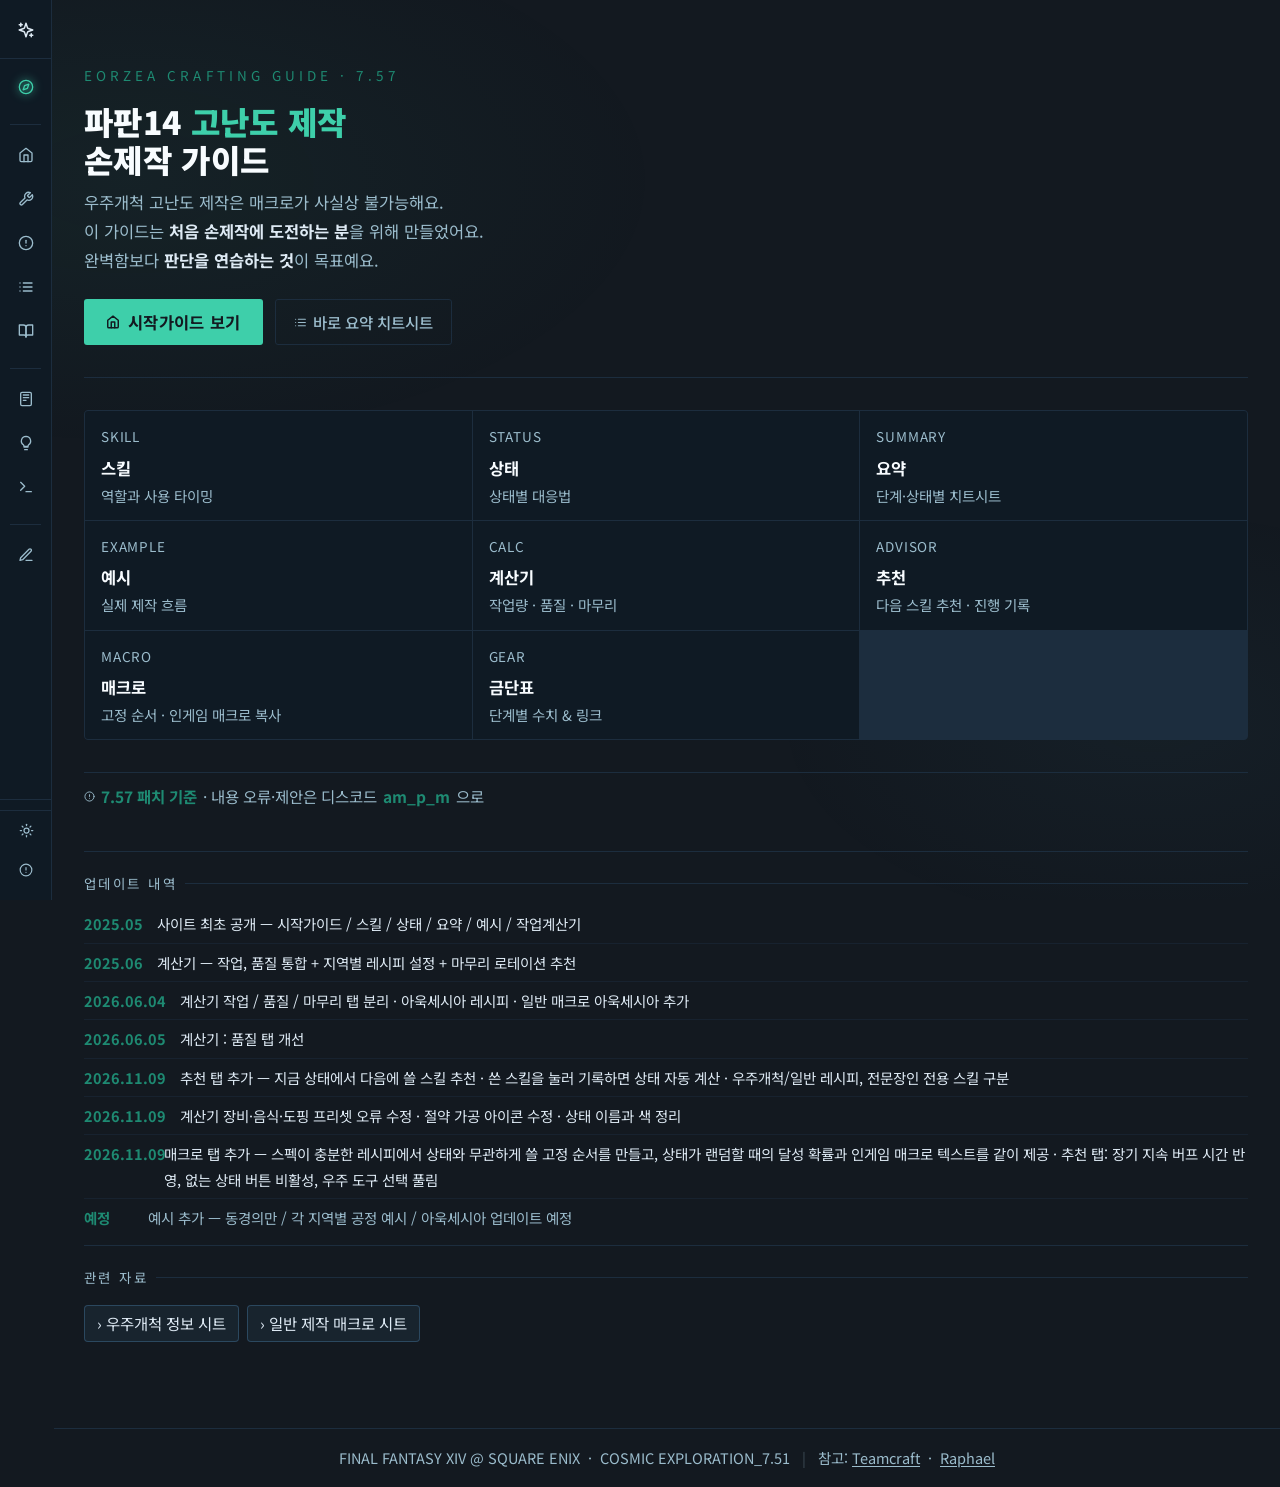
==== commit 247a6ae8: "탭 묶음(배우기/도구/자료) + 모바일 하단 탭바 실험 Co-Authored-By: Claude Sonnet 5.5 <noreply@anthropic.com> Claude-Sess" ====
--- a/index.html
+++ b/index.html
@@ -20,6 +20,7 @@
 <script src="macro-ui.js?v=20261110-5" defer></script>
 <script src="shared-stats.js?v=20261110-5" defer></script>
 <script src="item-icons.js?v=20261110-5" defer></script>
+<script src="tabnav.js?v=20261110-5" defer></script>
 <link rel="stylesheet" href="advisor-ui.css?v=20261110-5">
 <script>
 /* =============================================
--- a/style.css
+++ b/style.css
@@ -2119,3 +2119,29 @@
 .rotation-table .chip-icon{width:34px;height:34px;margin:0;}
 /* 음식·도핑 버튼 아이콘 */
 .preset-btn .pi-ico{width:22px;height:22px;vertical-align:middle;margin:-3px 6px -3px -2px;object-fit:contain;}
+
+/* ── 탭 묶음 내비 (tabnav.js) ── */
+.bottom-bar{display:none;}
+.subtabs{display:none;}
+.nav-sep{margin:8px 0 2px;padding:0 10px;display:flex;align-items:center;height:14px;white-space:nowrap;overflow:hidden;}
+.nav-sep::before{content:'';flex:1;border-top:1px solid var(--border);}
+.nav-sep span{font-size:11.5px;letter-spacing:.12em;color:var(--text-dim);opacity:0;max-width:0;overflow:hidden;transition:opacity .2s,max-width .2s,margin .2s;}
+.sidebar:hover .nav-sep span,.sidebar.open .nav-sep span{opacity:1;max-width:80px;margin-right:8px;}
+.sidebar:hover .nav-sep::before,.sidebar.open .nav-sep::before{flex:1;}
+.nav-sep span{order:-1;}
+@media(max-width:640px){
+  /* 왼쪽 아이콘 줄을 없애고 메뉴 버튼으로만 연다 → 본문이 넓어진다 */
+  .sidebar{width:196px !important;transform:translateX(-100%);transition:transform .25s cubic-bezier(.4,0,.2,1);box-shadow:none;}
+  .sidebar.open{transform:none;box-shadow:0 0 30px rgba(0,0,0,.5);}
+  .sidebar .t-label,.sidebar .logo-text,.sidebar .theme-label{opacity:1 !important;}
+  .sidebar .nav-sep span{opacity:1;max-width:80px;margin-right:8px;}
+  .main-wrap{margin-left:0 !important;padding:54px 14px 84px !important;}
+  .bottom-bar{display:flex;position:fixed;left:0;right:0;bottom:0;z-index:150;height:58px;background:var(--surface);border-top:1px solid var(--border);padding-bottom:env(safe-area-inset-bottom);}
+  .bottom-bar button{flex:1;display:flex;flex-direction:column;align-items:center;justify-content:center;gap:2px;background:none;border:0;color:var(--text-dim);font-size:12px;font-family:inherit;cursor:pointer;}
+  .bottom-bar button.active{color:var(--accent);}
+  .bottom-bar button.active svg{filter:drop-shadow(0 0 5px var(--accent));}
+  .subtabs{display:flex;gap:6px;overflow-x:auto;scrollbar-width:none;margin:-4px 0 12px;padding:2px 0 6px;border-bottom:1px solid var(--border);}
+  .subtabs::-webkit-scrollbar{display:none;}
+  .subtabs button{flex:0 0 auto;padding:6px 13px;border:1px solid var(--border);border-radius:16px;background:transparent;color:var(--text-dim);font-size:14px;font-family:inherit;cursor:pointer;white-space:nowrap;}
+  .subtabs button.active{color:var(--accent);border-color:var(--accent);background:rgba(26,158,130,.1);}
+}
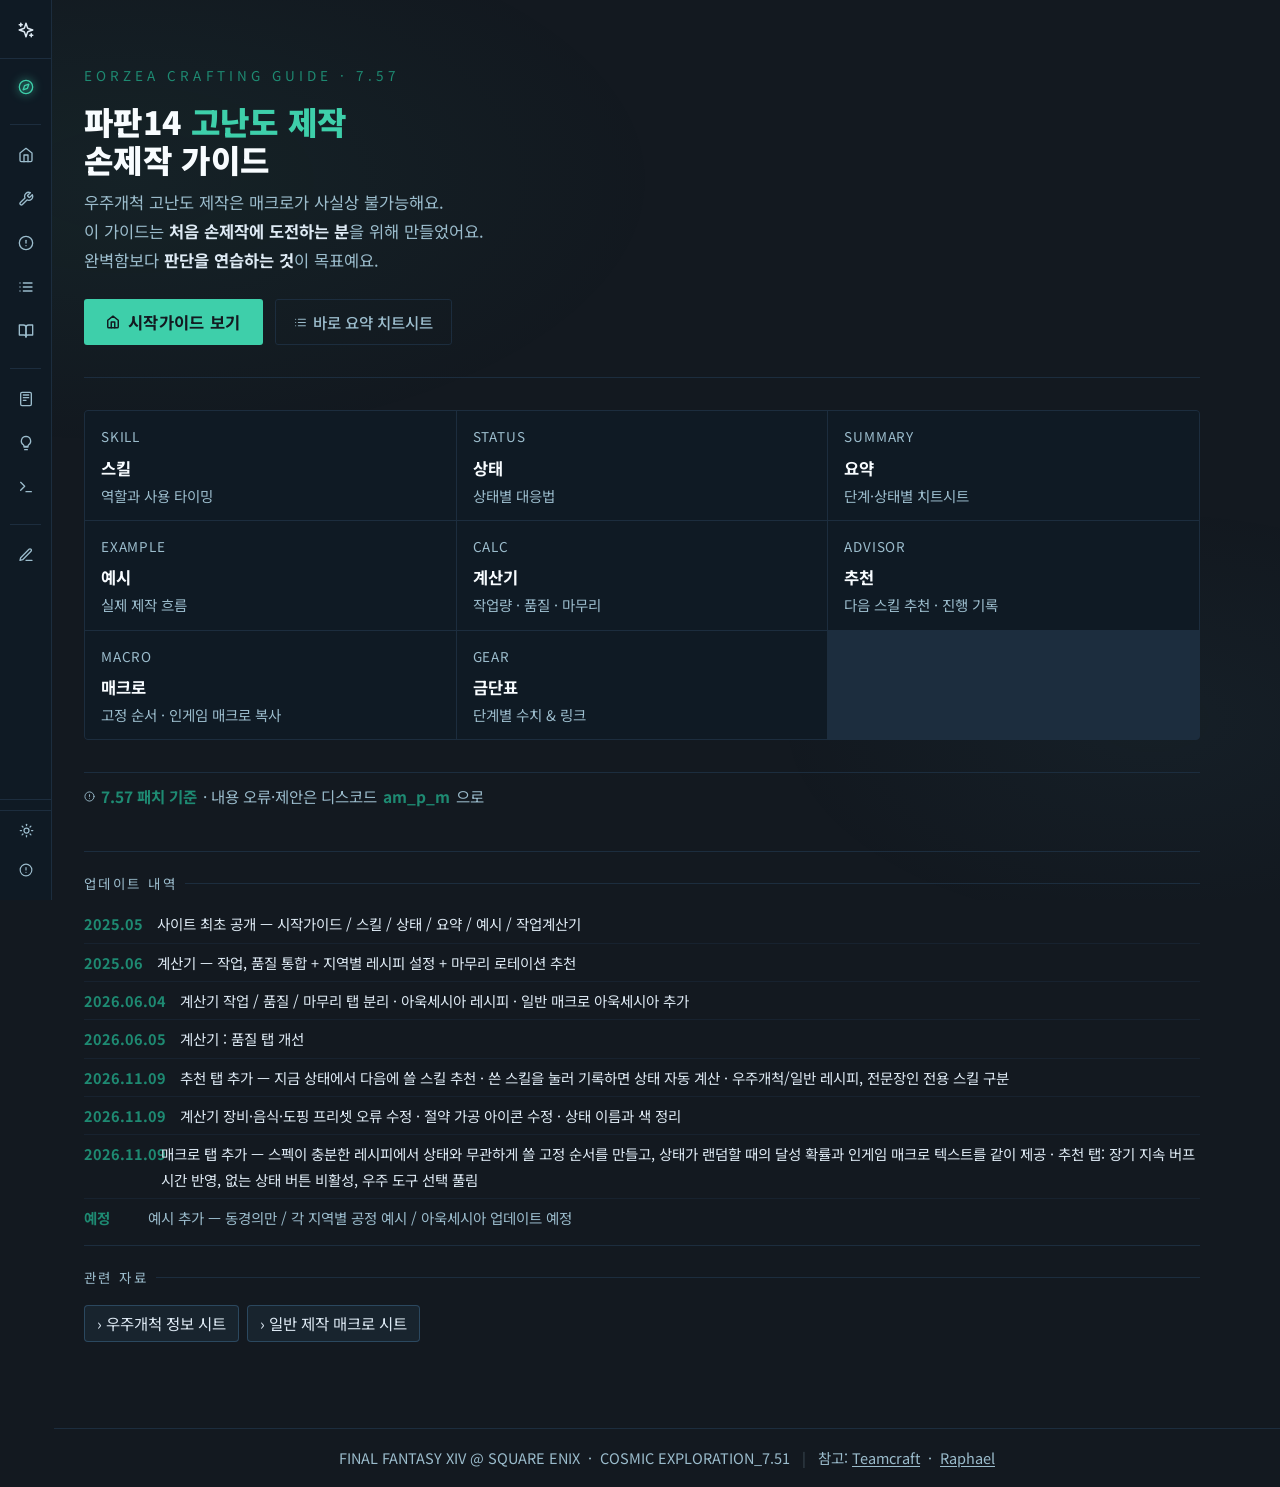
==== commit 56311882: "본문 폭 고정(펼침/접힘 폭 변동 수정), 아이콘 로드 실패 시 대체 URL Co-Authored-By: Claude Sonnet 5.5 <noreply@anthropic.com>" ====
--- a/index.html
+++ b/index.html
@@ -5,23 +5,24 @@
 <meta name="viewport" content="width=device-width, initial-scale=1.0">
 <title>파판14 고난도 제작 가이드</title>
 <link href="https://fonts.googleapis.com/css2?family=Noto+Sans+KR:wght@400;500;700;900&display=swap" rel="stylesheet">
-<link rel="stylesheet" href="style.css?v=20261110-5">
+<link rel="stylesheet" href="style.css?v=20261110-8">
 <link rel="stylesheet" href="rec-styles.css">
 <script src="recipes-sinus-ardorum.js"></script>
 <script src="recipes-phaenna.js"></script>
 <script src="recipes-oizys.js"></script>
 <script src="recipes-auxesia.js"></script>
 <script src="recipes.js"></script>
-<script src="engine.js?v=20261110-5"></script>
-<script src="qualcalc.js?v=20261110-5"></script>
-<script src="advisor.js?v=20261110-5"></script>
-<script src="advisor-ui.js?v=20261110-5" defer></script>
-<script src="macro.js?v=20261110-5"></script>
-<script src="macro-ui.js?v=20261110-5" defer></script>
-<script src="shared-stats.js?v=20261110-5" defer></script>
-<script src="item-icons.js?v=20261110-5" defer></script>
-<script src="tabnav.js?v=20261110-5" defer></script>
-<link rel="stylesheet" href="advisor-ui.css?v=20261110-5">
+<script src="engine.js?v=20261110-8"></script>
+<script src="qualcalc.js?v=20261110-8"></script>
+<script src="advisor.js?v=20261110-8"></script>
+<script src="advisor-ui.js?v=20261110-8" defer></script>
+<script src="macro.js?v=20261110-8"></script>
+<script src="macro-ui.js?v=20261110-8" defer></script>
+<script src="shared-stats.js?v=20261110-8" defer></script>
+<script src="item-icons.js?v=20261110-8" defer></script>
+<script src="tabnav.js?v=20261110-8" defer></script>
+<script src="example-ui.js?v=20261110-8" defer></script>
+<link rel="stylesheet" href="advisor-ui.css?v=20261110-8">
 <script>
 /* =============================================
    스탯 프리셋 데이터 & 로직
@@ -1216,6 +1217,223 @@
     <button class="region-btn" onclick="filterRegion('phaenna')">파엔나 <span class="region-patch">7.31</span></button>
     <button class="region-btn" onclick="filterRegion('oizys')">오이지스 <span class="region-patch">7.41</span></button>
     <button class="region-btn" onclick="filterRegion('auksesia')">아욱세시아 <span class="region-patch">7.51</span></button>
+    <button class="region-btn" onclick="filterRegion('macro')">매크로 예시</button>
+  </div>
+
+  <!-- 매크로 예시 (tools/gen-example.js 로 생성) -->
+  <div class="region-section" data-region="macro">
+    <div class="section">
+      <div class="section-title"><div class="num">매크로 예시</div>과거 레시피 · 상태 상관없는 확정 스킬</div>
+      <!--MACRO-EX-START-->
+
+      <div class="accordion" id="ac-macro-1">
+        <button class="accordion-btn" onclick="toggleAc('ac-macro-1')">
+          <div class="ac-left">
+            <div class="ac-label">매크로 예시 · 쉬움</div>
+            <div class="ac-title">제2차 부흥용 특별 주문 옷장</div>
+            <div class="ac-meta">
+              <span class="ac-pill">작업량 3,856</span>
+              <span class="ac-pill">품질 12,323</span>
+              <span class="ac-pill">내구 60</span>
+              <span class="ac-pill">12공정</span>
+              <span class="ac-pill">제작 5933 / 가공 5470 / CP 649</span>
+            </div>
+          </div>
+          <svg class="ac-arrow" xmlns="http://www.w3.org/2000/svg" width="14" height="14" viewBox="0 0 24 24" fill="none" stroke="currentColor" stroke-width="2" stroke-linecap="round" stroke-linejoin="round"><polyline points="6 9 12 15 18 9"/></svg>
+        </button>
+        <div class="accordion-body">
+          <div class="accordion-desc">스펙이 충분한 과거 레시피 — 그냥 매크로 한 번이면 끝.</div>
+          <div class="mx-grid">
+            <div class="mx-side">
+              
+              <div class="mx-h">로테이션</div>
+              <div class="mx-rot"><span class="mx-step" title="진가"><span class="mx-ico" data-sk="reflect"></span><i>1</i></span><span class="mx-arr">›</span><span class="mx-step" title="정밀 작업"><span class="mx-ico" data-sk="delicate"></span><i>2</i></span><span class="mx-arr">›</span><span class="mx-step" title="정밀 작업"><span class="mx-ico" data-sk="delicate"></span><i>3</i></span><span class="mx-arr">›</span><span class="mx-step" title="정밀 작업"><span class="mx-ico" data-sk="delicate"></span><i>4</i></span><span class="mx-arr">›</span><span class="mx-step" title="정밀 작업"><span class="mx-ico" data-sk="delicate"></span><i>5</i></span><span class="mx-arr">›</span><span class="mx-step" title="완벽한 땜질"><span class="mx-ico" data-sk="immac"></span><i>6</i></span><span class="mx-arr">›</span><span class="mx-step" title="밑가공"><span class="mx-ico" data-sk="prep"></span><i>7</i></span><span class="mx-arr">›</span><span class="mx-step" title="밑가공"><span class="mx-ico" data-sk="prep"></span><i>8</i></span><span class="mx-arr">›</span><span class="mx-step" title="장족의 발전"><span class="mx-ico" data-sk="gs"></span><i>9</i></span><span class="mx-arr">›</span><span class="mx-step" title="비레고의 축복"><span class="mx-ico" data-sk="byregot"></span><i>10</i></span><span class="mx-arr">›</span><span class="mx-step" title="절약 작업"><span class="mx-ico" data-sk="prudentS"></span><i>11</i></span><span class="mx-arr">›</span><span class="mx-step" title="모범 작업"><span class="mx-ico" data-sk="careful"></span><i>12</i></span></div>
+              <div class="mx-h">오프너</div>
+              <div class="mx-box">오프너는 <b>진가</b>. 첫 턴에만 쓸 수 있고, 품질을 크게 올리면서 정신집중 2스택을 깔아줘요. 작업량은 뒤로 미뤄요 — 중간에 빠른 진행 같은 게 떠도 작업량이 먼저 차서 끝나버리는 사고를 막아요.</div>
+              <div class="mx-h">총평</div>
+              <div class="mx-box">총 <b>12공정</b>, 완성 후 CP <b>242</b> 남음. 품질은 목표 12,323에 12,375까지 올라가요. 쓴 버프: 장족의 발전. 상태(보통/고품질 등)에 따라 바뀌는 스킬은 쓰지 않아서 <b>매크로 그대로 눌러도 같은 결과</b>가 나와요.</div>
+              <details class="mx-det"><summary>매크로 텍스트 (복사해서 쓰기)</summary><div class="mx-mac"><div class="mx-mac-h">매크로 <button type="button" class="mx-copy">복사</button></div><pre>/ac "진가" &lt;wait.3>
+/ac "정밀 작업" &lt;wait.3>
+/ac "정밀 작업" &lt;wait.3>
+/ac "정밀 작업" &lt;wait.3>
+/ac "정밀 작업" &lt;wait.3>
+/ac "완벽한 땜질" &lt;wait.3>
+/ac "밑가공" &lt;wait.3>
+/ac "밑가공" &lt;wait.3>
+/ac "장족의 발전" &lt;wait.2>
+/ac "비레고의 축복" &lt;wait.3>
+/ac "절약 작업" &lt;wait.3>
+/ac "모범 작업" &lt;wait.3></pre></div></details>
+            </div>
+            <div class="mx-main">
+              <div style="overflow-x:auto"><table class="tbl">
+<tr><th>상태</th><th>시전 스킬</th><th>결과</th><th>코멘트</th></tr>
+<tr><td class="st-normal">보통</td><td class="sk-used"><span class="mx-ico" data-sk="reflect"></span>진가</td><td></td><td class="cmt">오프너. 첫 턴 한정 품질 +, 쌓이는 정신집중 2스택부터 시작</td></tr>
+<tr><td class="st-normal">보통</td><td class="sk-used"><span class="mx-ico" data-sk="delicate"></span>정밀 작업</td><td></td><td class="cmt">정밀 작업 — 작업량과 품질을 동시에 올림</td></tr>
+<tr><td class="st-normal">보통</td><td class="sk-used"><span class="mx-ico" data-sk="delicate"></span>정밀 작업</td><td></td><td class="cmt">정밀 작업 — 작업량과 품질을 동시에 올림</td></tr>
+<tr><td class="st-normal">보통</td><td class="sk-used"><span class="mx-ico" data-sk="delicate"></span>정밀 작업</td><td></td><td class="cmt">정밀 작업 — 작업량과 품질을 동시에 올림</td></tr>
+<tr><td class="st-normal">보통</td><td class="sk-used"><span class="mx-ico" data-sk="delicate"></span>정밀 작업</td><td></td><td class="cmt">정밀 작업 — 작업량과 품질을 동시에 올림</td></tr>
+<tr><td colspan="4" class="stat-line">📊 작업량 2,548 / 3,856 · 품질 3,821 / 12,323 · 내구 10/60 · 남은 CP 515</td></tr>
+<tr><td class="st-normal">보통</td><td class="sk-used"><span class="mx-ico" data-sk="immac"></span>완벽한 땜질</td><td></td><td class="cmt">완벽한 땜질 — 내구 회복</td></tr>
+<tr><td class="st-normal">보통</td><td class="sk-used"><span class="mx-ico" data-sk="prep"></span>밑가공</td><td></td><td class="cmt">밑가공 — 효율 200% + 정신집중 2스택 (내구 20 소모 주의)</td></tr>
+<tr><td class="st-normal">보통</td><td class="sk-used"><span class="mx-ico" data-sk="prep"></span>밑가공</td><td></td><td class="cmt">밑가공 — 효율 200% + 정신집중 2스택 (내구 20 소모 주의)</td></tr>
+<tr><td class="st-normal">보통</td><td class="sk-used"><span class="mx-ico" data-sk="gs"></span>장족의 발전</td><td></td><td class="cmt">장족의 발전 — 다음 품질 스킬 효율 2배, 비레고 직전에 사용</td></tr>
+<tr><td class="st-normal">보통</td><td class="sk-used"><span class="mx-ico" data-sk="byregot"></span>비레고의 축복</td><td></td><td class="cmt">비레고의 축복 — 정신집중 10스택이라 효율 +200%, 품질 마무리</td></tr>
+<tr><td colspan="4" class="stat-line">📊 작업량 2,548 / 3,856 · 품질 12,375 / 12,323 · 내구 10/60 · 남은 CP 267</td></tr>
+<tr><td class="st-normal">보통</td><td class="sk-used"><span class="mx-ico" data-sk="prudentS"></span>절약 작업</td><td></td><td class="cmt">절약 작업 — 내구 5만 소모하는 작업량</td></tr>
+<tr><td class="st-normal">보통</td><td class="sk-used"><span class="mx-ico" data-sk="careful"></span>모범 작업</td><td></td><td class="cmt">모범 작업 — 작업량 (CP 7)</td></tr>
+<tr><td colspan="4" class="stat-line">📊 작업량 3,856 / 3,856 · 품질 12,375 / 12,323 · 남은 CP 242</td></tr>
+</table></div>
+            </div>
+          </div>
+        </div>
+      </div>
+
+      <div class="accordion" id="ac-macro-2">
+        <button class="accordion-btn" onclick="toggleAc('ac-macro-2')">
+          <div class="ac-left">
+            <div class="ac-label">매크로 예시 · 보통</div>
+            <div class="ac-title">제4차 부흥용 특별 주문 보냉고</div>
+            <div class="ac-meta">
+              <span class="ac-pill">작업량 5,059</span>
+              <span class="ac-pill">품질 15,474</span>
+              <span class="ac-pill">내구 55</span>
+              <span class="ac-pill">17공정</span>
+              <span class="ac-pill">제작 5933 / 가공 5470 / CP 649</span>
+            </div>
+          </div>
+          <svg class="ac-arrow" xmlns="http://www.w3.org/2000/svg" width="14" height="14" viewBox="0 0 24 24" fill="none" stroke="currentColor" stroke-width="2" stroke-linecap="round" stroke-linejoin="round"><polyline points="6 9 12 15 18 9"/></svg>
+        </button>
+        <div class="accordion-body">
+          <div class="accordion-desc">빠른 진행(작업량 대박)이 떠도 안 끝나게 진가로 품질부터.</div>
+          <div class="mx-grid">
+            <div class="mx-side">
+              
+              <div class="mx-h">로테이션</div>
+              <div class="mx-rot"><span class="mx-step" title="진가"><span class="mx-ico" data-sk="reflect"></span><i>1</i></span><span class="mx-arr">›</span><span class="mx-step" title="장기 절약"><span class="mx-ico" data-sk="wn2"></span><i>2</i></span><span class="mx-arr">›</span><span class="mx-step" title="혁신"><span class="mx-ico" data-sk="inno"></span><i>3</i></span><span class="mx-arr">›</span><span class="mx-step" title="밑가공"><span class="mx-ico" data-sk="prep"></span><i>4</i></span><span class="mx-arr">›</span><span class="mx-step" title="밑가공"><span class="mx-ico" data-sk="prep"></span><i>5</i></span><span class="mx-arr">›</span><span class="mx-step" title="밑가공"><span class="mx-ico" data-sk="prep"></span><i>6</i></span><span class="mx-arr">›</span><span class="mx-step" title="밑가공"><span class="mx-ico" data-sk="prep"></span><i>7</i></span><span class="mx-arr">›</span><span class="mx-step" title="혁신"><span class="mx-ico" data-sk="inno"></span><i>8</i></span><span class="mx-arr">›</span><span class="mx-step" title="완벽한 땜질"><span class="mx-ico" data-sk="immac"></span><i>9</i></span><span class="mx-arr">›</span><span class="mx-step" title="밑가공"><span class="mx-ico" data-sk="prep"></span><i>10</i></span><span class="mx-arr">›</span><span class="mx-step" title="중급 가공"><span class="mx-ico" data-sk="standard"></span><i>11</i></span><span class="mx-arr">›</span><span class="mx-step" title="상급 가공"><span class="mx-ico" data-sk="advanced"></span><i>12</i></span><span class="mx-arr">›</span><span class="mx-step" title="장인의 초절 기술"><span class="mx-ico" data-sk="tp"></span><i>13</i></span><span class="mx-arr">›</span><span class="mx-step" title="공경"><span class="mx-ico" data-sk="ven"></span><i>14</i></span><span class="mx-arr">›</span><span class="mx-step" title="밑작업"><span class="mx-ico" data-sk="groundwork"></span><i>15</i></span><span class="mx-arr">›</span><span class="mx-step" title="절약 작업"><span class="mx-ico" data-sk="prudentS"></span><i>16</i></span><span class="mx-arr">›</span><span class="mx-step" title="밑작업"><span class="mx-ico" data-sk="groundwork"></span><i>17</i></span></div>
+              <div class="mx-h">오프너</div>
+              <div class="mx-box">오프너는 <b>진가</b>. 첫 턴에만 쓸 수 있고, 품질을 크게 올리면서 정신집중 2스택을 깔아줘요. 작업량은 뒤로 미뤄요 — 중간에 빠른 진행 같은 게 떠도 작업량이 먼저 차서 끝나버리는 사고를 막아요.</div>
+              <div class="mx-h">총평</div>
+              <div class="mx-box">총 <b>17공정</b>, 완성 후 CP <b>75</b> 남음. 품질은 목표 15,474에 16,038까지 올라가요. 쓴 버프: 장기 절약, 혁신, 장인의 초절 기술, 공경. 상태(보통/고품질 등)에 따라 바뀌는 스킬은 쓰지 않아서 <b>매크로 그대로 눌러도 같은 결과</b>가 나와요.</div>
+              <details class="mx-det"><summary>매크로 텍스트 (복사해서 쓰기)</summary><div class="mx-mac"><div class="mx-mac-h">매크로 1<button type="button" class="mx-copy">복사</button></div><pre>/ac "진가" &lt;wait.3>
+/ac "장기 절약" &lt;wait.2>
+/ac "혁신" &lt;wait.2>
+/ac "밑가공" &lt;wait.3>
+/ac "밑가공" &lt;wait.3>
+/ac "밑가공" &lt;wait.3>
+/ac "밑가공" &lt;wait.3>
+/ac "혁신" &lt;wait.2>
+/ac "완벽한 땜질" &lt;wait.3>
+/ac "밑가공" &lt;wait.3>
+/ac "중급 가공" &lt;wait.3>
+/ac "상급 가공" &lt;wait.3>
+/ac "장인의 초절 기술" &lt;wait.2>
+/ac "공경" &lt;wait.2>
+/echo 매크로 #1 완료 &lt;se.1></pre></div><div class="mx-mac"><div class="mx-mac-h">매크로 2<button type="button" class="mx-copy">복사</button></div><pre>/ac "밑작업" &lt;wait.3>
+/ac "절약 작업" &lt;wait.3>
+/ac "밑작업" &lt;wait.3>
+/echo 매크로 #2 완료 &lt;se.1></pre></div></details>
+            </div>
+            <div class="mx-main">
+              <div style="overflow-x:auto"><table class="tbl">
+<tr><th>상태</th><th>시전 스킬</th><th>결과</th><th>코멘트</th></tr>
+<tr><td class="st-normal">보통</td><td class="sk-used"><span class="mx-ico" data-sk="reflect"></span>진가</td><td></td><td class="cmt">오프너. 첫 턴 한정 품질 +, 쌓이는 정신집중 2스택부터 시작</td></tr>
+<tr><td class="st-normal">보통</td><td class="sk-used"><span class="mx-ico" data-sk="wn2"></span>장기 절약</td><td></td><td class="cmt">장기 절약 — 내구 소모 절반이 오래 감 (CP 98)</td></tr>
+<tr><td class="st-normal">보통</td><td class="sk-used"><span class="mx-ico" data-sk="inno"></span>혁신</td><td></td><td class="cmt">혁신 — 품질 증가 +50% (4턴), 이 사이에 가공을 몰아 넣기</td></tr>
+<tr><td class="st-normal">보통</td><td class="sk-used"><span class="mx-ico" data-sk="prep"></span>밑가공</td><td></td><td class="cmt">밑가공 — 효율 200% + 정신집중 2스택 (내구 20 소모 주의)</td></tr>
+<tr><td class="st-normal">보통</td><td class="sk-used"><span class="mx-ico" data-sk="prep"></span>밑가공</td><td></td><td class="cmt">밑가공 — 효율 200% + 정신집중 2스택 (내구 20 소모 주의)</td></tr>
+<tr><td colspan="4" class="stat-line">📊 작업량 0 / 5,059 · 품질 4,914 / 15,474 · 내구 25/55 · 남은 CP 447</td></tr>
+<tr><td class="st-normal">보통</td><td class="sk-used"><span class="mx-ico" data-sk="prep"></span>밑가공</td><td></td><td class="cmt">밑가공 — 효율 200% + 정신집중 2스택 (내구 20 소모 주의)</td></tr>
+<tr><td class="st-normal">보통</td><td class="sk-used"><span class="mx-ico" data-sk="prep"></span>밑가공</td><td></td><td class="cmt">밑가공 — 효율 200% + 정신집중 2스택 (내구 20 소모 주의)</td></tr>
+<tr><td class="st-normal">보통</td><td class="sk-used"><span class="mx-ico" data-sk="inno"></span>혁신</td><td></td><td class="cmt">혁신 — 품질 증가 +50% (4턴), 이 사이에 가공을 몰아 넣기</td></tr>
+<tr><td class="st-normal">보통</td><td class="sk-used"><span class="mx-ico" data-sk="immac"></span>완벽한 땜질</td><td></td><td class="cmt">완벽한 땜질 — 내구 회복</td></tr>
+<tr><td class="st-normal">보통</td><td class="sk-used"><span class="mx-ico" data-sk="prep"></span>밑가공</td><td></td><td class="cmt">밑가공 — 효율 200% + 정신집중 2스택 (내구 20 소모 주의)</td></tr>
+<tr><td colspan="4" class="stat-line">📊 작업량 0 / 5,059 · 품질 12,285 / 15,474 · 내구 45/55 · 남은 CP 197</td></tr>
+<tr><td class="st-normal">보통</td><td class="sk-used"><span class="mx-ico" data-sk="standard"></span>중급 가공</td><td></td><td class="cmt">중급 가공 — 품질 125%</td></tr>
+<tr><td class="st-normal">보통</td><td class="sk-used"><span class="mx-ico" data-sk="advanced"></span>상급 가공</td><td></td><td class="cmt">상급 가공 — 연계로 CP 절약</td></tr>
+<tr><td class="st-normal">보통</td><td class="sk-used"><span class="mx-ico" data-sk="tp"></span>장인의 초절 기술</td><td></td><td class="cmt">초절 기술 — 다음 스킬 내구 소모 0</td></tr>
+<tr><td class="st-normal">보통</td><td class="sk-used"><span class="mx-ico" data-sk="ven"></span>공경</td><td></td><td class="cmt">공경 — 작업량 +50%, 일찍 켤수록 많은 작업 스킬에 적용</td></tr>
+<tr><td class="st-normal">보통</td><td class="sk-used"><span class="mx-ico" data-sk="groundwork"></span>밑작업</td><td></td><td class="cmt">밑작업 — 작업량 360%, 내구 20 소모</td></tr>
+<tr><td colspan="4" class="stat-line">📊 작업량 2,295 / 5,059 · 품질 16,038 / 15,474 · 내구 25/55 · 남은 CP 111</td></tr>
+<tr><td class="st-normal">보통</td><td class="sk-used"><span class="mx-ico" data-sk="prudentS"></span>절약 작업</td><td></td><td class="cmt">절약 작업 — 내구 5만 소모하는 작업량</td></tr>
+<tr><td class="st-normal">보통</td><td class="sk-used"><span class="mx-ico" data-sk="groundwork"></span>밑작업</td><td></td><td class="cmt">밑작업 — 작업량 360%, 내구 20 소모</td></tr>
+<tr><td colspan="4" class="stat-line">📊 작업량 5,059 / 5,059 · 품질 16,038 / 15,474 · 남은 CP 75</td></tr>
+</table></div>
+            </div>
+          </div>
+        </div>
+      </div>
+
+      <div class="accordion" id="ac-macro-3">
+        <button class="accordion-btn" onclick="toggleAc('ac-macro-3')">
+          <div class="ac-left">
+            <div class="ac-label">매크로 예시 · 어려움</div>
+            <div class="ac-title">찬란한 도구 3차 가공 부재: 목공</div>
+            <div class="ac-meta">
+              <span class="ac-pill">작업량 5,470</span>
+              <span class="ac-pill">품질 16,156</span>
+              <span class="ac-pill">내구 60</span>
+              <span class="ac-pill">15공정</span>
+              <span class="ac-pill">제작 5933 / 가공 5585 / CP 776</span>
+            </div>
+          </div>
+          <svg class="ac-arrow" xmlns="http://www.w3.org/2000/svg" width="14" height="14" viewBox="0 0 24 24" fill="none" stroke="currentColor" stroke-width="2" stroke-linecap="round" stroke-linejoin="round"><polyline points="6 9 12 15 18 9"/></svg>
+        </button>
+        <div class="accordion-body">
+          <div class="accordion-desc">15공정 원버튼 — 품질 먼저, 작업량은 마지막.</div>
+          <div class="mx-grid">
+            <div class="mx-side">
+              
+              <div class="mx-h">로테이션</div>
+              <div class="mx-rot"><span class="mx-step" title="진가"><span class="mx-ico" data-sk="reflect"></span><i>1</i></span><span class="mx-arr">›</span><span class="mx-step" title="장기 절약"><span class="mx-ico" data-sk="wn2"></span><i>2</i></span><span class="mx-arr">›</span><span class="mx-step" title="혁신"><span class="mx-ico" data-sk="inno"></span><i>3</i></span><span class="mx-arr">›</span><span class="mx-step" title="밑가공"><span class="mx-ico" data-sk="prep"></span><i>4</i></span><span class="mx-arr">›</span><span class="mx-step" title="밑가공"><span class="mx-ico" data-sk="prep"></span><i>5</i></span><span class="mx-arr">›</span><span class="mx-step" title="혁신"><span class="mx-ico" data-sk="inno"></span><i>6</i></span><span class="mx-arr">›</span><span class="mx-step" title="밑가공"><span class="mx-ico" data-sk="prep"></span><i>7</i></span><span class="mx-arr">›</span><span class="mx-step" title="밑가공"><span class="mx-ico" data-sk="prep"></span><i>8</i></span><span class="mx-arr">›</span><span class="mx-step" title="장족의 발전"><span class="mx-ico" data-sk="gs"></span><i>9</i></span><span class="mx-arr">›</span><span class="mx-step" title="비레고의 축복"><span class="mx-ico" data-sk="byregot"></span><i>10</i></span><span class="mx-arr">›</span><span class="mx-step" title="완벽한 땜질"><span class="mx-ico" data-sk="immac"></span><i>11</i></span><span class="mx-arr">›</span><span class="mx-step" title="공경"><span class="mx-ico" data-sk="ven"></span><i>12</i></span><span class="mx-arr">›</span><span class="mx-step" title="모범 작업"><span class="mx-ico" data-sk="careful"></span><i>13</i></span><span class="mx-arr">›</span><span class="mx-step" title="밑작업"><span class="mx-ico" data-sk="groundwork"></span><i>14</i></span><span class="mx-arr">›</span><span class="mx-step" title="밑작업"><span class="mx-ico" data-sk="groundwork"></span><i>15</i></span></div>
+              <div class="mx-h">오프너</div>
+              <div class="mx-box">오프너는 <b>진가</b>. 첫 턴에만 쓸 수 있고, 품질을 크게 올리면서 정신집중 2스택을 깔아줘요. 작업량은 뒤로 미뤄요 — 중간에 빠른 진행 같은 게 떠도 작업량이 먼저 차서 끝나버리는 사고를 막아요.</div>
+              <div class="mx-h">총평</div>
+              <div class="mx-box">총 <b>15공정</b>, 완성 후 CP <b>247</b> 남음. 품질은 목표 16,156에 16,702까지 올라가요. 쓴 버프: 장기 절약, 혁신, 장족의 발전, 공경. 상태(보통/고품질 등)에 따라 바뀌는 스킬은 쓰지 않아서 <b>매크로 그대로 눌러도 같은 결과</b>가 나와요.</div>
+              <details class="mx-det"><summary>매크로 텍스트 (복사해서 쓰기)</summary><div class="mx-mac"><div class="mx-mac-h">매크로 <button type="button" class="mx-copy">복사</button></div><pre>/ac "진가" &lt;wait.3>
+/ac "장기 절약" &lt;wait.2>
+/ac "혁신" &lt;wait.2>
+/ac "밑가공" &lt;wait.3>
+/ac "밑가공" &lt;wait.3>
+/ac "혁신" &lt;wait.2>
+/ac "밑가공" &lt;wait.3>
+/ac "밑가공" &lt;wait.3>
+/ac "장족의 발전" &lt;wait.2>
+/ac "비레고의 축복" &lt;wait.3>
+/ac "완벽한 땜질" &lt;wait.3>
+/ac "공경" &lt;wait.2>
+/ac "모범 작업" &lt;wait.3>
+/ac "밑작업" &lt;wait.3>
+/ac "밑작업" &lt;wait.3></pre></div></details>
+            </div>
+            <div class="mx-main">
+              <div style="overflow-x:auto"><table class="tbl">
+<tr><th>상태</th><th>시전 스킬</th><th>결과</th><th>코멘트</th></tr>
+<tr><td class="st-normal">보통</td><td class="sk-used"><span class="mx-ico" data-sk="reflect"></span>진가</td><td></td><td class="cmt">오프너. 첫 턴 한정 품질 +, 쌓이는 정신집중 2스택부터 시작</td></tr>
+<tr><td class="st-normal">보통</td><td class="sk-used"><span class="mx-ico" data-sk="wn2"></span>장기 절약</td><td></td><td class="cmt">장기 절약 — 내구 소모 절반이 오래 감 (CP 98)</td></tr>
+<tr><td class="st-normal">보통</td><td class="sk-used"><span class="mx-ico" data-sk="inno"></span>혁신</td><td></td><td class="cmt">혁신 — 품질 증가 +50% (4턴), 이 사이에 가공을 몰아 넣기</td></tr>
+<tr><td class="st-normal">보통</td><td class="sk-used"><span class="mx-ico" data-sk="prep"></span>밑가공</td><td></td><td class="cmt">밑가공 — 효율 200% + 정신집중 2스택 (내구 20 소모 주의)</td></tr>
+<tr><td class="st-normal">보통</td><td class="sk-used"><span class="mx-ico" data-sk="prep"></span>밑가공</td><td></td><td class="cmt">밑가공 — 효율 200% + 정신집중 2스택 (내구 20 소모 주의)</td></tr>
+<tr><td colspan="4" class="stat-line">📊 작업량 0 / 5,470 · 품질 5,010 / 16,156 · 내구 30/60 · 남은 CP 574</td></tr>
+<tr><td class="st-normal">보통</td><td class="sk-used"><span class="mx-ico" data-sk="inno"></span>혁신</td><td></td><td class="cmt">혁신 — 품질 증가 +50% (4턴), 이 사이에 가공을 몰아 넣기</td></tr>
+<tr><td class="st-normal">보통</td><td class="sk-used"><span class="mx-ico" data-sk="prep"></span>밑가공</td><td></td><td class="cmt">밑가공 — 효율 200% + 정신집중 2스택 (내구 20 소모 주의)</td></tr>
+<tr><td class="st-normal">보통</td><td class="sk-used"><span class="mx-ico" data-sk="prep"></span>밑가공</td><td></td><td class="cmt">밑가공 — 효율 200% + 정신집중 2스택 (내구 20 소모 주의)</td></tr>
+<tr><td class="st-normal">보통</td><td class="sk-used"><span class="mx-ico" data-sk="gs"></span>장족의 발전</td><td></td><td class="cmt">장족의 발전 — 다음 품질 스킬 효율 2배, 비레고 직전에 사용</td></tr>
+<tr><td class="st-normal">보통</td><td class="sk-used"><span class="mx-ico" data-sk="byregot"></span>비레고의 축복</td><td></td><td class="cmt">비레고의 축복 — 정신집중 10스택이라 효율 +200%, 품질 마무리</td></tr>
+<tr><td colspan="4" class="stat-line">📊 작업량 0 / 5,470 · 품질 16,702 / 16,156 · 내구 5/60 · 남은 CP 420</td></tr>
+<tr><td class="st-normal">보통</td><td class="sk-used"><span class="mx-ico" data-sk="immac"></span>완벽한 땜질</td><td></td><td class="cmt">완벽한 땜질 — 내구 회복</td></tr>
+<tr><td class="st-normal">보통</td><td class="sk-used"><span class="mx-ico" data-sk="ven"></span>공경</td><td></td><td class="cmt">공경 — 작업량 +50%, 일찍 켤수록 많은 작업 스킬에 적용</td></tr>
+<tr><td class="st-normal">보통</td><td class="sk-used"><span class="mx-ico" data-sk="careful"></span>모범 작업</td><td></td><td class="cmt">모범 작업 — 작업량 (CP 7)</td></tr>
+<tr><td class="st-normal">보통</td><td class="sk-used"><span class="mx-ico" data-sk="groundwork"></span>밑작업</td><td></td><td class="cmt">밑작업 — 작업량 360%, 내구 20 소모</td></tr>
+<tr><td class="st-normal">보통</td><td class="sk-used"><span class="mx-ico" data-sk="groundwork"></span>밑작업</td><td></td><td class="cmt">밑작업 — 작업량 360%, 내구 20 소모</td></tr>
+<tr><td colspan="4" class="stat-line">📊 작업량 5,470 / 5,470 · 품질 16,702 / 16,156 · 남은 CP 247</td></tr>
+</table></div>
+            </div>
+          </div>
+        </div>
+      </div>
+      <!--MACRO-EX-END-->
+    </div>
   </div>
 
   <!-- 동경의 만 -->
--- a/style.css
+++ b/style.css
@@ -2145,3 +2145,29 @@
   .subtabs button{flex:0 0 auto;padding:6px 13px;border:1px solid var(--border);border-radius:16px;background:transparent;color:var(--text-dim);font-size:14px;font-family:inherit;cursor:pointer;white-space:nowrap;}
   .subtabs button.active{color:var(--accent);border-color:var(--accent);background:rgba(26,158,130,.1);}
 }
+.tbl td[class^="st-"]{white-space:nowrap;}
+
+/* ── 매크로 예시 ── */
+.mx-grid{display:grid;grid-template-columns:minmax(0,1fr);gap:16px;}
+@media(min-width:1000px){.mx-grid{grid-template-columns:minmax(300px,380px) minmax(0,1fr);align-items:start;}.mx-side{position:sticky;top:16px;}}
+.mx-h{font-size:13px;letter-spacing:.1em;color:var(--accent);margin:14px 0 6px;}
+.mx-h:first-child{margin-top:0;}
+.mx-box{font-size:15.5px;line-height:1.7;color:var(--text-dim);}
+.mx-box b{color:var(--text);}
+.mx-shot{width:100%;border:1px solid var(--border);border-radius:4px;margin-bottom:6px;}
+.mx-rot{display:flex;flex-wrap:wrap;align-items:center;gap:2px;}
+.mx-step{position:relative;display:inline-flex;}
+.mx-step i{position:absolute;right:-2px;bottom:-3px;font-style:normal;font-size:10px;line-height:1;padding:1px 3px;border-radius:3px;background:var(--surface2);color:var(--text);border:1px solid var(--border);}
+.mx-ico{display:inline-flex;width:30px;height:30px;vertical-align:middle;}
+.mx-ico img{width:100%;height:100%;border-radius:4px;}
+td.sk-used .mx-ico{width:24px;height:24px;margin-right:6px;}
+.mx-arr{color:var(--text-dim);opacity:.5;font-size:12px;margin:0 1px;}
+.mx-det{margin-top:14px;border:1px solid var(--border);border-radius:4px;}
+.mx-det summary{cursor:pointer;padding:9px 12px;font-size:15px;color:var(--text-dim);}
+.mx-mac{padding:0 12px 10px;}
+.mx-mac-h{display:flex;justify-content:space-between;align-items:center;font-size:13px;color:var(--text-dim);margin:6px 0;}
+.mx-copy{padding:3px 12px;border:1px solid var(--accent);background:transparent;color:var(--accent);border-radius:3px;font-family:inherit;font-size:13px;cursor:pointer;}
+.mx-mac pre{margin:0;padding:8px 10px;background:var(--surface2);border-radius:4px;font-size:13px;line-height:1.6;white-space:pre-wrap;word-break:break-all;}
+
+/* 본문 폭 고정: 아코디언을 펼쳐도 폭이 변하지 않게 (flex 안에서 내용 폭으로 줄어드는 문제) */
+.main-wrap{flex:1 1 0;width:auto;max-width:1180px;}
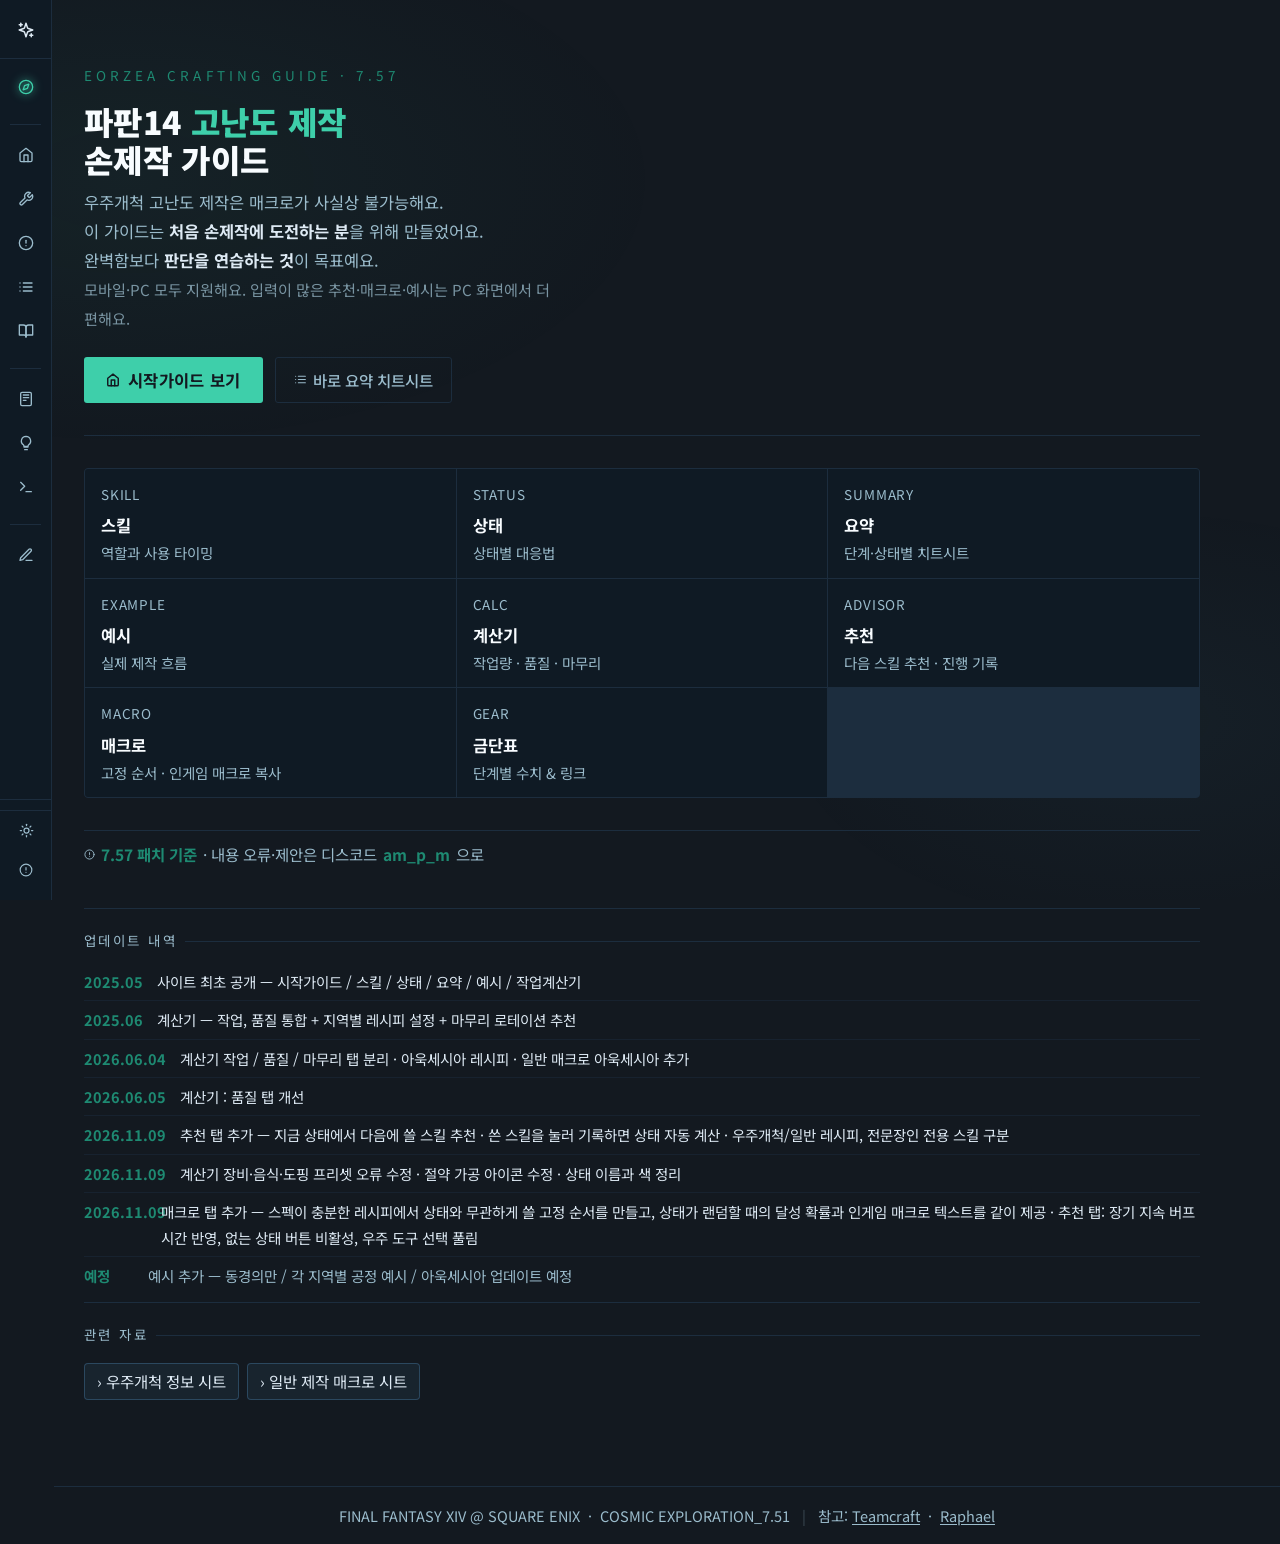
==== commit e5ad9a91: "메인에 모바일/PC 안내 한 줄 Co-Authored-By: Claude Sonnet 5.5 <noreply@anthropic.com> Claude-Session: https://" ====
--- a/index.html
+++ b/index.html
@@ -168,7 +168,8 @@
     <p class="home-sub">
       우주개척 고난도 제작은 매크로가 사실상 불가능해요.<br>
       이 가이드는 <strong>처음 손제작에 도전하는 분</strong>을 위해 만들었어요.<br>
-      완벽함보다 <strong>판단을 연습하는 것</strong>이 목표예요.
+      완벽함보다 <strong>판단을 연습하는 것</strong>이 목표예요.<br>
+      <span style="opacity:.75;font-size:.92em">모바일·PC 모두 지원해요. 입력이 많은 추천·매크로·예시는 PC 화면에서 더 편해요.</span>
     </p>
     <div class="home-cta">
       <button class="cta-btn" onclick="switchTab('start')">
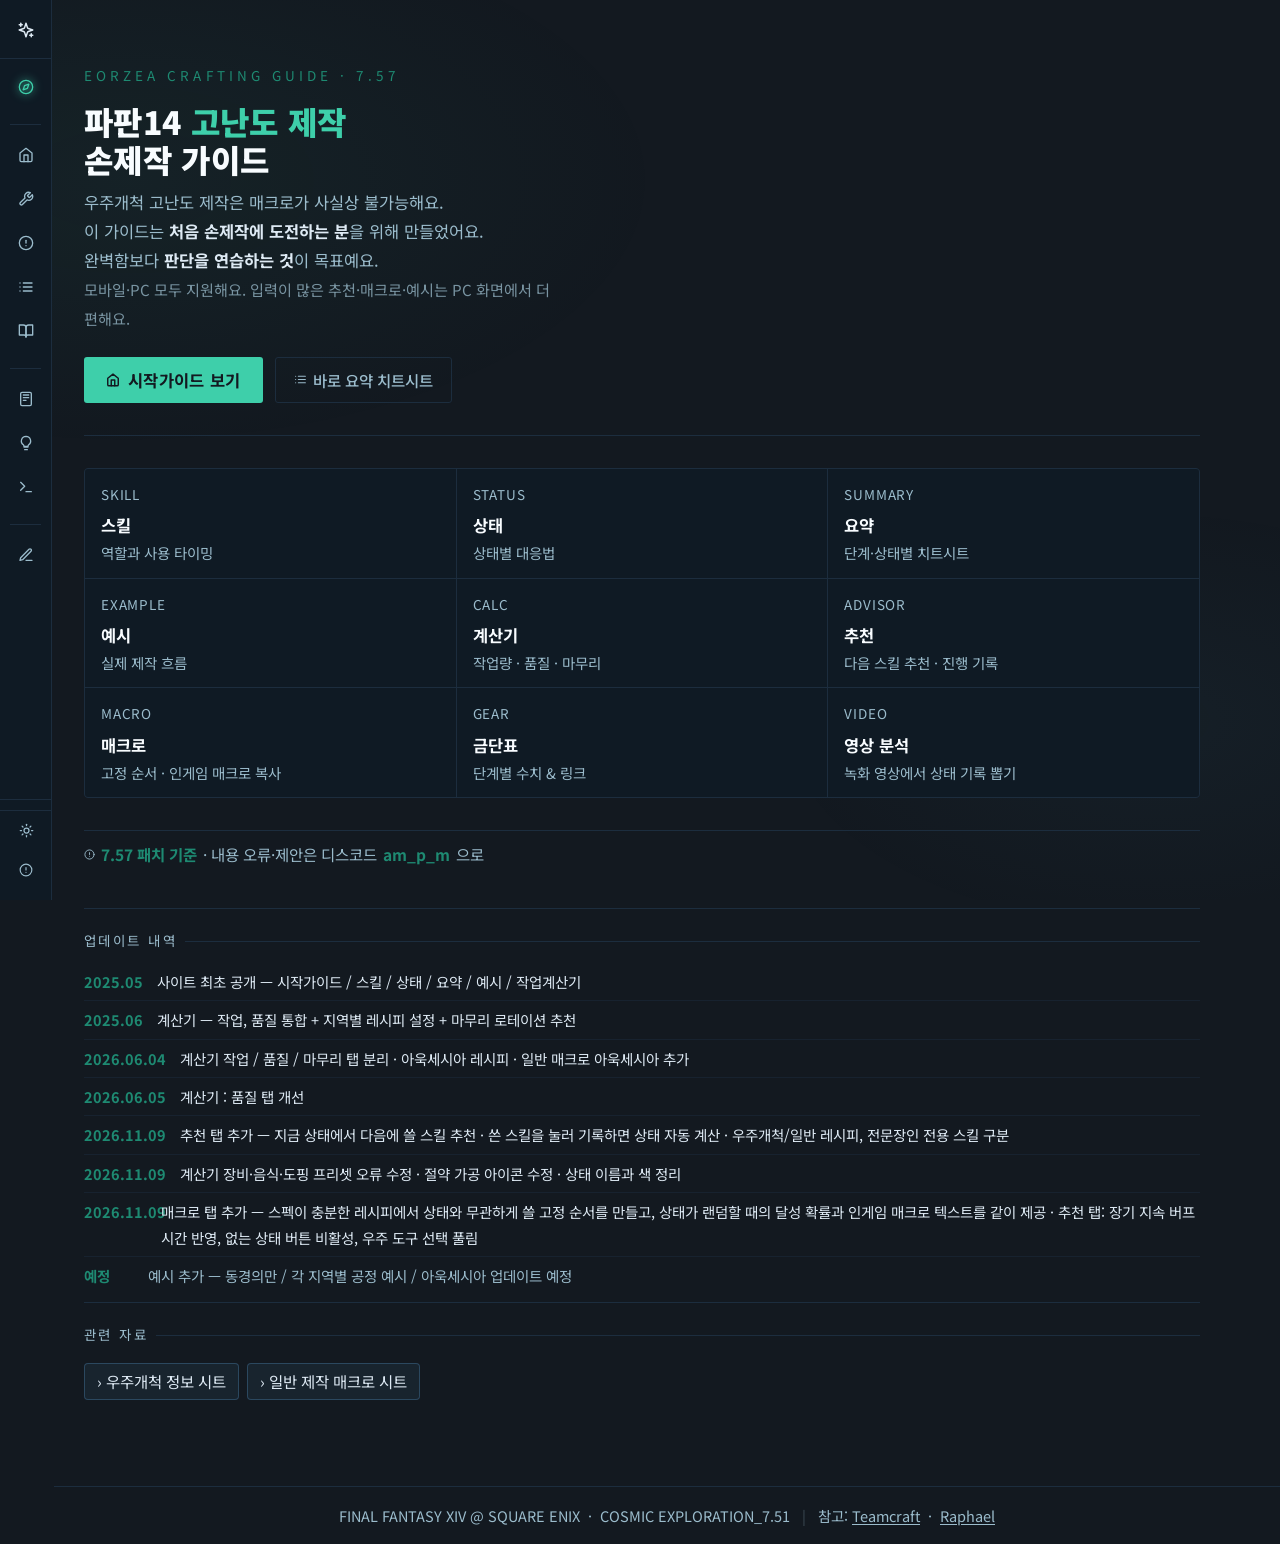
==== commit 73922d9b: "영상 분석 웹 페이지(video-log.html): 브라우저에서 영상을 읽어 공정별 상태 표/CSV 생성 Co-Authored-By: Claude Sonnet 5.5 <norepl" ====
--- a/index.html
+++ b/index.html
@@ -5,24 +5,24 @@
 <meta name="viewport" content="width=device-width, initial-scale=1.0">
 <title>파판14 고난도 제작 가이드</title>
 <link href="https://fonts.googleapis.com/css2?family=Noto+Sans+KR:wght@400;500;700;900&display=swap" rel="stylesheet">
-<link rel="stylesheet" href="style.css?v=20261110-8">
+<link rel="stylesheet" href="style.css?v=20261110-9">
 <link rel="stylesheet" href="rec-styles.css">
 <script src="recipes-sinus-ardorum.js"></script>
 <script src="recipes-phaenna.js"></script>
 <script src="recipes-oizys.js"></script>
 <script src="recipes-auxesia.js"></script>
 <script src="recipes.js"></script>
-<script src="engine.js?v=20261110-8"></script>
-<script src="qualcalc.js?v=20261110-8"></script>
-<script src="advisor.js?v=20261110-8"></script>
-<script src="advisor-ui.js?v=20261110-8" defer></script>
-<script src="macro.js?v=20261110-8"></script>
-<script src="macro-ui.js?v=20261110-8" defer></script>
-<script src="shared-stats.js?v=20261110-8" defer></script>
-<script src="item-icons.js?v=20261110-8" defer></script>
-<script src="tabnav.js?v=20261110-8" defer></script>
-<script src="example-ui.js?v=20261110-8" defer></script>
-<link rel="stylesheet" href="advisor-ui.css?v=20261110-8">
+<script src="engine.js?v=20261110-9"></script>
+<script src="qualcalc.js?v=20261110-9"></script>
+<script src="advisor.js?v=20261110-9"></script>
+<script src="advisor-ui.js?v=20261110-9" defer></script>
+<script src="macro.js?v=20261110-9"></script>
+<script src="macro-ui.js?v=20261110-9" defer></script>
+<script src="shared-stats.js?v=20261110-9" defer></script>
+<script src="item-icons.js?v=20261110-9" defer></script>
+<script src="tabnav.js?v=20261110-9" defer></script>
+<script src="example-ui.js?v=20261110-9" defer></script>
+<link rel="stylesheet" href="advisor-ui.css?v=20261110-9">
 <script>
 /* =============================================
    스탯 프리셋 데이터 & 로직
@@ -223,6 +223,11 @@
       <div class="hl-num">GEAR</div>
       <div class="hl-title">금단표</div>
       <div class="hl-desc">단계별 수치 & 링크</div>
+    </div>
+    <div class="home-link" onclick="location.href='video-log.html'">
+      <div class="hl-num">VIDEO</div>
+      <div class="hl-title">영상 분석</div>
+      <div class="hl-desc">녹화 영상에서 상태 기록 뽑기</div>
     </div>
   </div>
 
@@ -1650,7 +1655,86 @@
   <div class="region-section" data-region="auksesia">
     <div class="section">
       <div class="section-title"><div class="num">아욱세시아</div>7.51 패치</div>
-      <div class="guide-note tip">아욱세시아 예시는 업데이트 예정이에요.</div>
+      <!--AX-START-->
+      <div class="accordion open" id="ac-auxesia-1">
+        <button class="accordion-btn" onclick="toggleAc('ac-auxesia-1')">
+          <div class="ac-left">
+            <div class="ac-label">아욱세시아 · 명인 2</div>
+            <div class="ac-title">MASTER: 특제 연금 구체 개발</div>
+            <div class="ac-meta">
+              <span class="ac-pill">작업량 6,900</span>
+              <span class="ac-pill">품질 22,100</span>
+              <span class="ac-pill">내구 45</span>
+              <span class="ac-pill">작업 5933 / 가공 5585 / CP 764</span>
+              <span class="ac-pill">엔드 + 우주 + 알이페브레 + 명인 + 전문</span>
+              <span class="ac-pill">손제작 약 1분 10초~30초</span>
+            </div>
+          </div>
+          <svg class="ac-arrow" xmlns="http://www.w3.org/2000/svg" width="14" height="14" viewBox="0 0 24 24" fill="none" stroke="currentColor" stroke-width="2" stroke-linecap="round" stroke-linejoin="round"><polyline points="6 9 12 15 18 9"/></svg>
+        </button>
+        <div class="accordion-body">
+          <div class="accordion-desc">다른 두 명인 레시피보다 품질이 낮고, 상태에 <strong>길조</strong>가 나와 고품질이 잘 떠서 빠르게 제작하기 좋은 레시피예요. (매크로 가능)</div>
+          <div class="phase-tabs">
+            <button class="ptab pon" onclick="switchPhase('ax1-p1',this,'ax1')">① 오프너 + 10스택</button>
+            <button class="ptab" onclick="switchPhase('ax1-p2',this,'ax1')">② 품질 콤보</button>
+            <button class="ptab" onclick="switchPhase('ax1-p3',this,'ax1')">③ 품질 마무리</button>
+            <button class="ptab" onclick="switchPhase('ax1-p4',this,'ax1')">④ 작업량 마무리</button>
+          </div>
+          <div id="ax1-p1" class="phase-panel pon"><div style="overflow-x:auto"><table class="tbl">
+<tr><th>상태</th><th>시전 스킬</th><th>결과</th><th>코멘트</th></tr>
+<tr class="phase-row"><td colspan="4">── 목표: 정신집중 10스택을 최대한 빨리</td></tr>
+<tr><td class="st-normal">보통</td><td class="sk-used">진가</td><td></td><td class="cmt">오프너.</td></tr>
+<tr><td class="st-normal">보통</td><td class="sk-used">교묘한 손놀림</td><td></td><td class="cmt">내구도 관리 위해 바로 사용.</td></tr>
+<tr><td class="st-normal">보통</td><td class="sk-used">절약 가공</td><td></td><td class="cmt"></td></tr>
+<tr><td class="st-high">고품질</td><td class="sk-used">집중 가공</td><td></td><td class="cmt">정신집중 +2</td></tr>
+<tr><td class="st-good">길조</td><td class="sk-used">근검절약</td><td></td><td class="cmt">CP 절약</td></tr>
+<tr><td class="st-high">고품질</td><td class="sk-used">집중 가공</td><td></td><td class="cmt">스택 +2</td></tr>
+<tr><td class="st-fast">빠른 진행</td><td class="sk-used">강행 작업</td><td class="ok">성공</td><td class="cmt">작업량 확보</td></tr>
+<tr><td class="st-efficient">고효율</td><td class="sk-used">밑가공</td><td></td><td class="cmt">+2스택 위해 사용. 고효율이라 CP 20으로 무난</td></tr>
+<tr><td class="st-fast">빠른 진행</td><td class="sk-used">강행 작업</td><td class="ok">성공</td><td class="cmt"></td></tr>
+<tr><td class="st-good">길조</td><td class="sk-used">성급한 손길</td><td class="ok">성공</td><td class="cmt">다음이 어차피 고품질이라, 실패하면 집중 가공 / 성공하면 CP 회복용으로 쓸 예정</td></tr>
+<tr><td class="st-high">고품질</td><td class="sk-used">비결</td><td></td><td class="cmt">손길이 성공 — 10스택 달성</td></tr>
+<tr><td colspan="4" class="stat-line">📊 정신집중 10스택 · 내구 25/45 · 작업량 4,740 · 품질 5,156 · 남은 CP 212</td></tr>
+</table></div>
+<div class="mx-box" style="margin-top:10px">① 10스택을 빨리 쌓는 게 목적이라 상태 상관없이 교묘한 손놀림을 우선. 내구 45라서 근검절약은 취향 차이 — 작성자는 성급한 손길까지 써서 올릴 생각으로 근검을 썼어요.<br>② 10스택을 절대 우선순위로 두고, 근검절약 1스택이 남은 상태에서 고효율이 떠서 CP -20으로 +2스택을 챙겼어요.</div></div>
+          <div id="ax1-p2" class="phase-panel"><div style="overflow-x:auto"><table class="tbl">
+<tr><th>상태</th><th>시전 스킬</th><th>결과</th><th>코멘트</th></tr>
+<tr class="phase-row"><td colspan="4">── 10스택 완료 후, 마무리 로테이션 전까지 (CP 소모 212)</td></tr>
+<tr><td class="st-fast">빠른 진행</td><td class="sk-used">교묘한 손놀림</td><td></td><td class="cmt">내구도 확보</td></tr>
+<tr><td class="st-good">길조</td><td class="sk-used">장족의 발전</td><td></td><td class="cmt">품질 콤보 시작 — 다음이 고품질이라 [장족+고품질+밑가공]이 [장족+혁신+밑가공]보다 높아요</td></tr>
+<tr><td class="st-high">고품질</td><td class="sk-used">밑가공</td><td></td><td class="cmt">품질 상승 + CP 절약</td></tr>
+<tr><td class="st-solid">견고</td><td class="sk-used">절약 가공</td><td></td><td class="cmt">CP 절약</td></tr>
+<tr><td class="st-normal">보통</td><td class="sk-used">장족의 발전</td><td></td><td class="cmt">콤보 연계</td></tr>
+<tr><td class="st-efficient">고효율</td><td class="sk-used">혁신</td><td></td><td class="cmt">내구도 + 작업량 + 확신</td></tr>
+<tr><td class="st-efficient">고효율</td><td class="sk-used">밑가공</td><td></td><td class="cmt">품질 상승</td></tr>
+<tr><td class="st-solid">견고</td><td class="sk-used">장족의 발전</td><td></td><td class="cmt">콤보 연계</td></tr>
+<tr><td class="st-good">길조</td><td class="sk-used">경과 관찰</td><td></td><td class="cmt">초절기술로 상태를 띄우거나 부족한 내구도를 한 번 회복 (교묘가 켜진 상태에서만)</td></tr>
+<tr><td class="st-high">고품질</td><td class="sk-used">밑가공</td><td></td><td class="cmt"></td></tr>
+<tr><td colspan="4" class="stat-line">📊 정신집중 10스택 · 내구 2/45 · 작업량 4,740 · 품질 18,456</td></tr>
+</table></div>
+<div class="mx-box" style="margin-top:10px">TIP) 기본 품질 로테이션: 장족 → 혁신 → 밑가공 → 장족 → 경과 관찰 → 상급 가공. 상태를 안 보겠다면 장족 → 혁신 → 밑가공만 반복해도 돼요.<br>상태를 띄워 보겠다면: 장족 + 혁신 + 밑가공 + 장족 + 초절기술 + 밑가공 / 장족 + 혁신 + 초절기술 + 밑가공 + 장족 + 밑가공<br>① 길조 타이밍에 장족 시작 — [장족+고품질+밑가공]이 [장족+혁신+밑가공]보다 품질 수치가 높아요.<br>② 내구도가 5/0으로 갈라지지 않아 절약 가공으로 끊었어요 — 가공 버프가 없는 상태이므로. (가공 버프가 없으니 내구도가 확보되면 절약 가공으로 자름)<br>※ 다른 명인 레시피보다 품질 수치가 낮은 편이라 품질 콤보는 가장 높은 밑가공으로 빠르게 가요. 마무리 콤보(장족+혁신+비레고)가 약 4천 품질이라, 여기서 올려야 할 수치는 약 18,000이에요.</div></div>
+          <div id="ax1-p3" class="phase-panel"><div style="overflow-x:auto"><table class="tbl">
+<tr><th>상태</th><th>시전 스킬</th><th>결과</th><th>코멘트</th></tr>
+<tr class="phase-row"><td colspan="4">── 기본 마무리 로테이션 (장족 + 혁신 + 비레고) / CP 소모 74</td></tr>
+<tr><td class="st-solid">견고</td><td class="sk-used">장인의 초절 기술</td><td></td><td class="cmt">내구도가 없어 초절 기술로 마무리 진입</td></tr>
+<tr><td class="st-good">길조</td><td class="sk-used">장족의 발전</td><td></td><td class="cmt">길조라 장족 사용 — 장족+고품질+비레고가 기본 콤보보다 수치가 커서 혁신 생략</td></tr>
+<tr><td class="st-high">고품질</td><td class="sk-used">비레고의 축복</td><td></td><td class="cmt">고품질 비레고는 최고의 선택 — 품질 극대화</td></tr>
+<tr><td colspan="4" class="stat-line">📊 내구 2/45 · 작업량 4,740 · 품질 22,100 · 남은 CP 0~20</td></tr>
+</table></div>
+<div class="mx-box" style="margin-top:10px">① 내구도가 없어 초절 기술로 마무리 진입.<br>② 길조라 장족 사용. 고품질+비레고가 최고 선택이므로 혁신 생략.</div></div>
+          <div id="ax1-p4" class="phase-panel"><div style="overflow-x:auto"><table class="tbl">
+<tr><th>상태</th><th>시전 스킬</th><th>결과</th><th>코멘트</th></tr>
+<tr class="phase-row"><td colspan="4">── CP 100 이상 남겨 두기</td></tr>
+<tr><td class="st-long">장기 지속</td><td class="sk-used">공경</td><td></td><td class="cmt">버프 +2 리필</td></tr>
+<tr><td class="st-efficient">고효율</td><td class="sk-used">능숙한 땜질</td><td></td><td class="cmt">완땜(112) 대신 35만 채우는 능숙한 땜질 사용 (3번째라서)</td></tr>
+<tr><td class="st-solid">견고</td><td class="sk-used">우주 안정된 솜씨</td><td></td><td class="cmt">안정적인 작업량 확보</td></tr>
+<tr><td class="st-normal">보통</td><td class="sk-used">강행 작업</td><td></td><td class="cmt">잔량 마무리 — 작업량 2,370, 완성</td></tr>
+<tr><td colspan="4" class="stat-line">📊 내구 2→0 · 작업량 2,370 · 품질 유지 — 완성!</td></tr>
+</table></div>
+<div class="mx-box" style="margin-top:10px">① 3번째 땜질이라 완땜(112) 대신 35만 채우는 능숙한 땜질을 썼어요.</div></div>
+        </div>
+      </div>
+      <!--AX-END-->
     </div>
   </div>
 </div>
